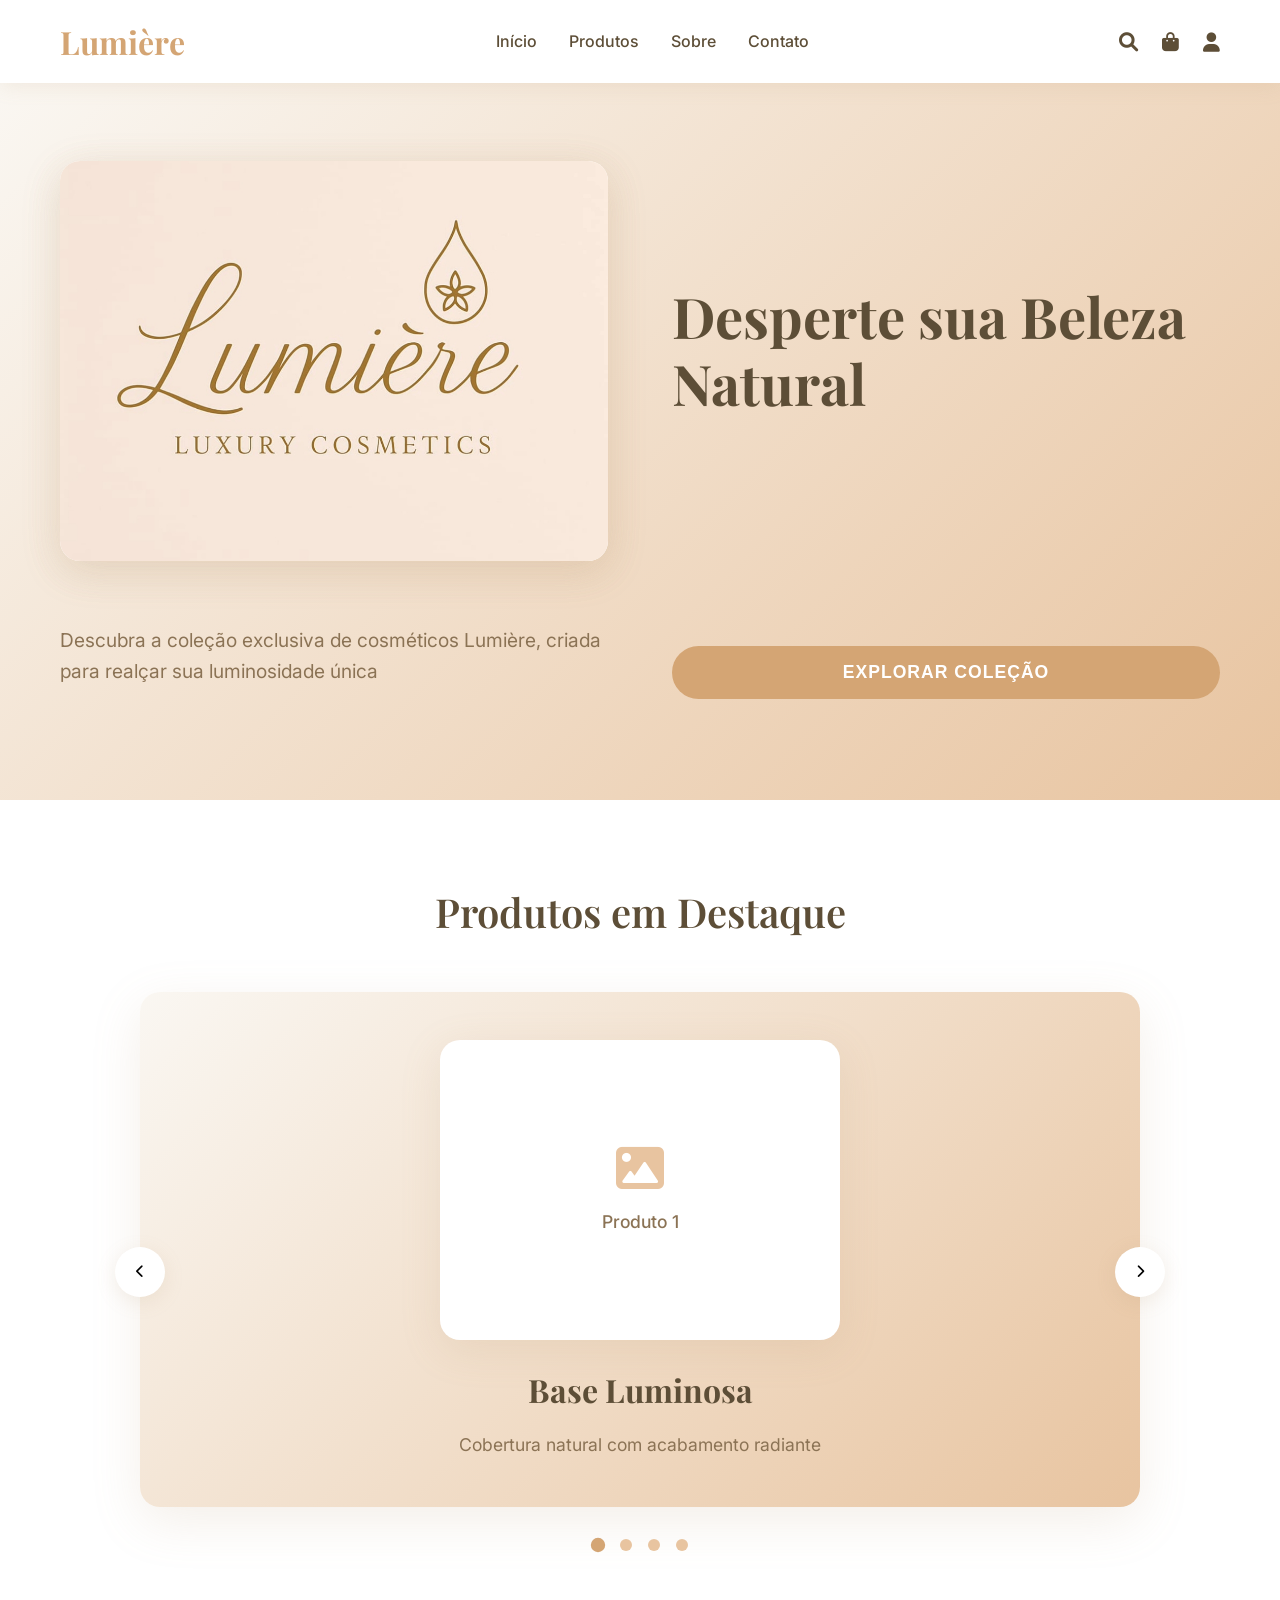
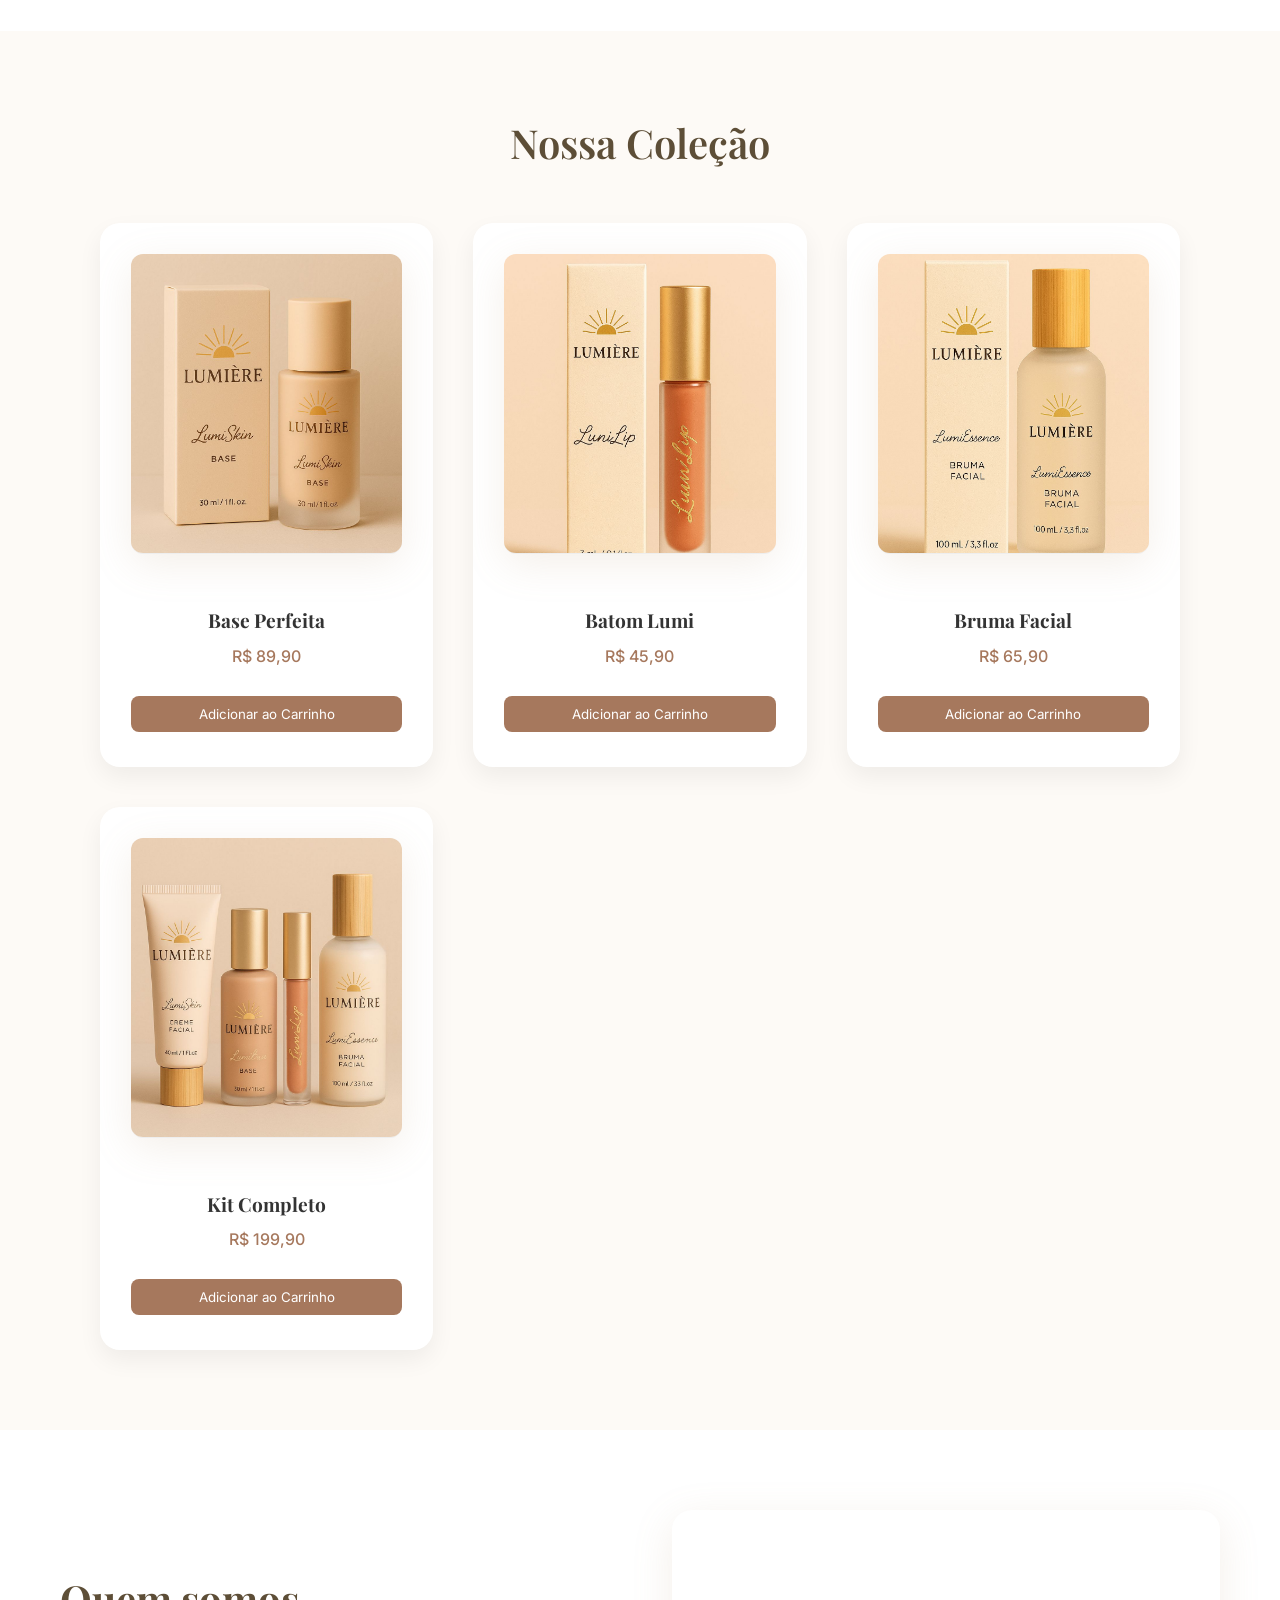
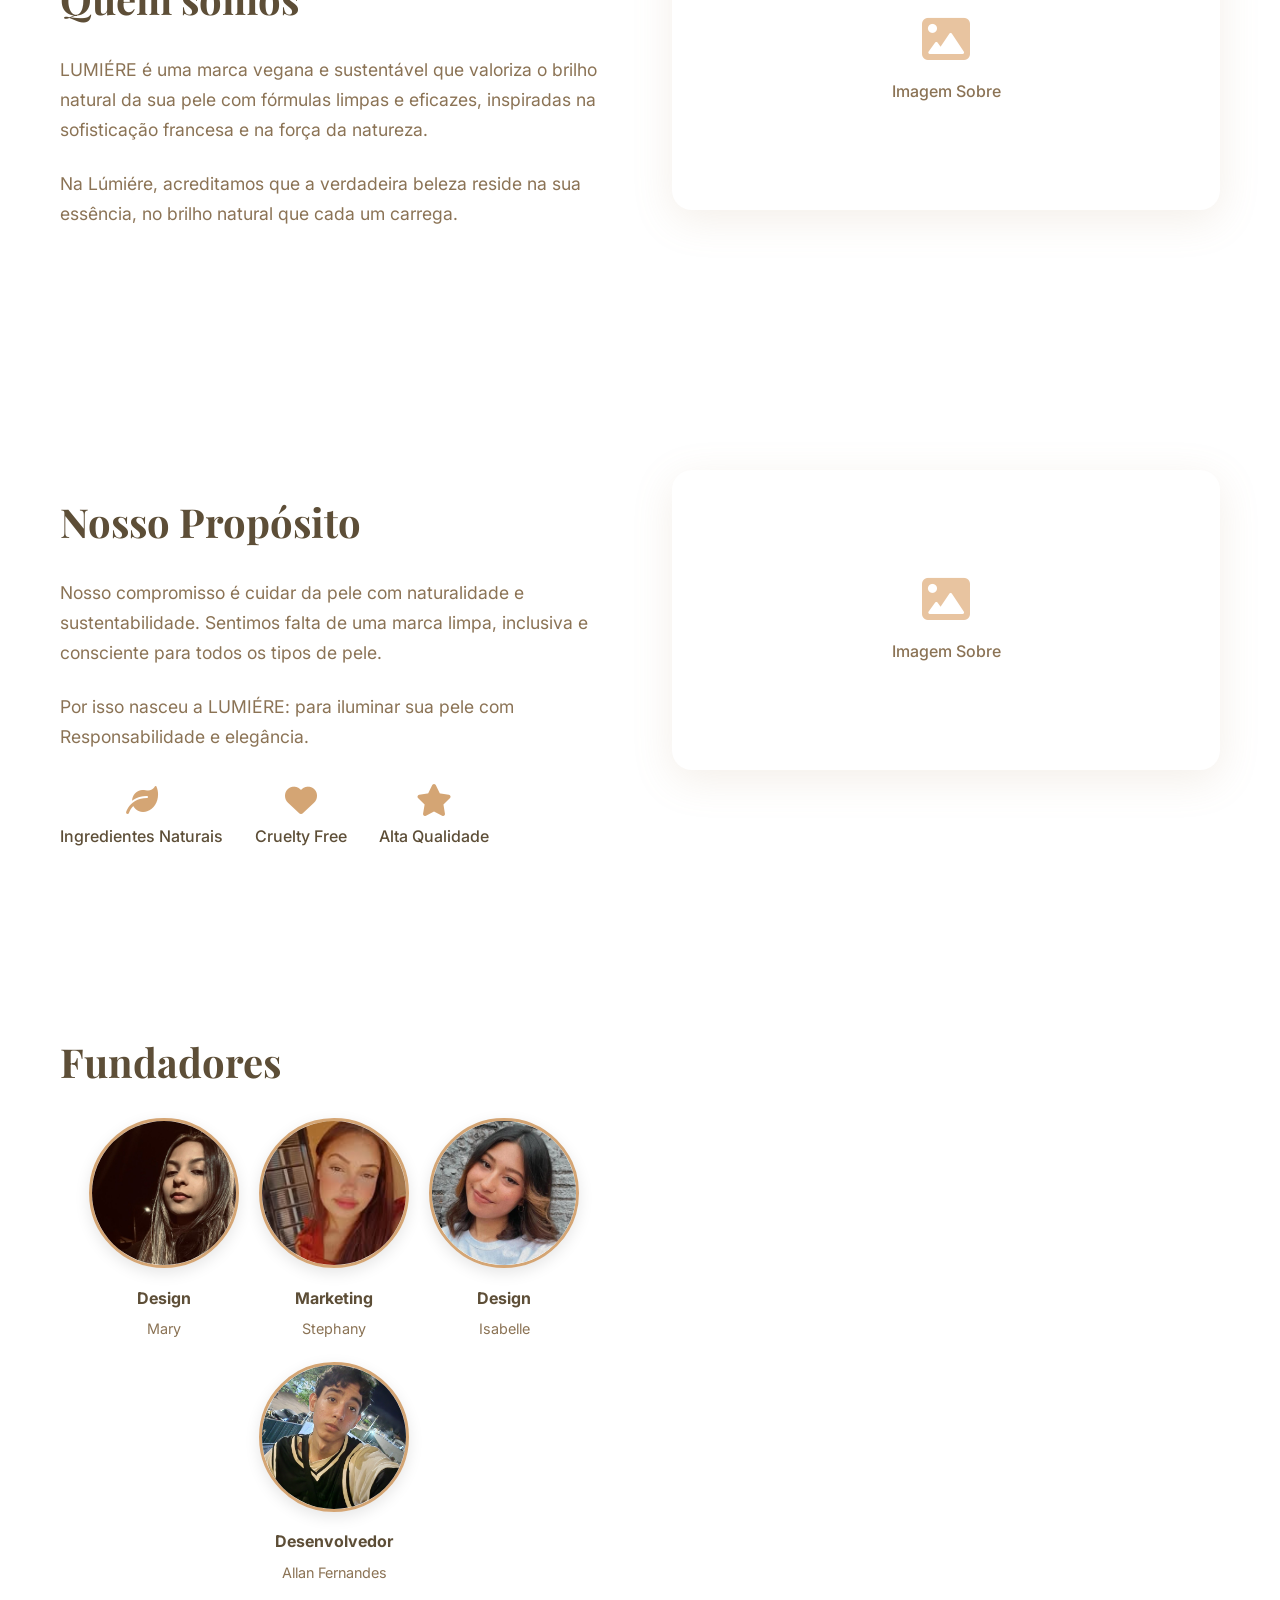
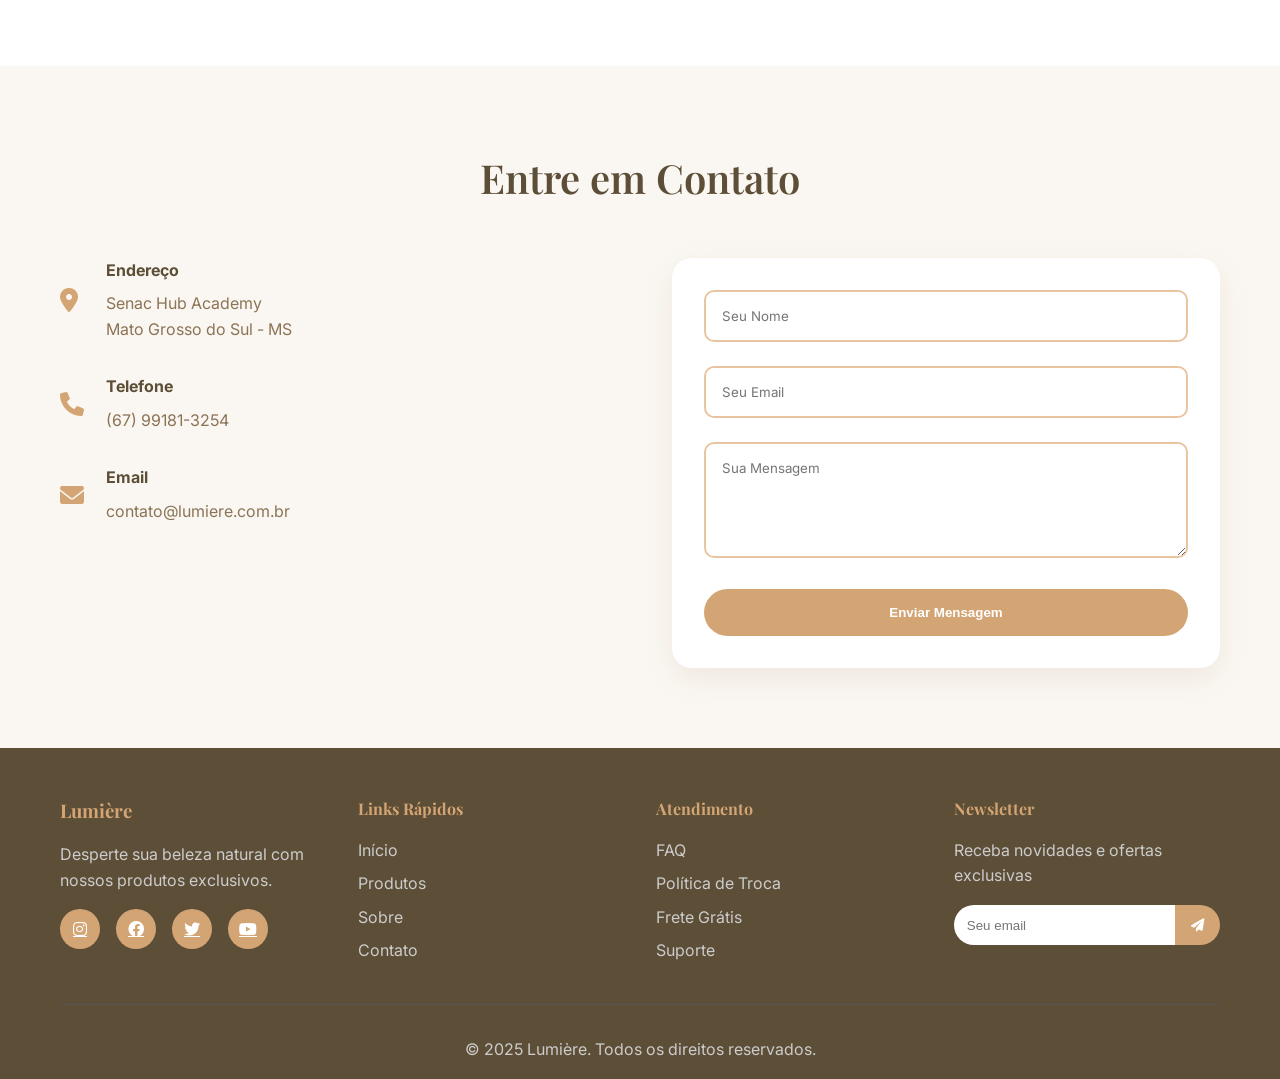
==== index.html @ 84006143 "add produtos.html a navbar" ====
<!DOCTYPE html>
<html lang="pt-BR">
  <head>
    <meta charset="UTF-8" />
    <meta name="viewport" content="width=device-width, initial-scale=1.0" />
    <title>Lumière - Cosméticos de Luxo</title>
    <link rel="stylesheet" href="/assets/css/style.css" />
    <link
      href="https://fonts.googleapis.com/css2?family=Playfair+Display:wght@400;600;700&family=Inter:wght@300;400;500;600&display=swap"
      rel="stylesheet"
    />
    <link
      rel="stylesheet"
      href="https://cdnjs.cloudflare.com/ajax/libs/font-awesome/6.0.0/css/all.min.css"
    />
  </head>
  <body>
    <!-- Header -->
    <header class="header">
      <nav class="navbar">
        <div class="nav-container">
          <div class="nav-logo">
            <h1>Lumière</h1>
          </div>
          <ul class="nav-menu">
            <li class="nav-item">
              <a href="#home" class="nav-link">Início</a>
            </li>
            <li class="nav-item">
              <a href="produtos.html" class="nav-link">Produtos</a>
            </li>
            <li class="nav-item">
              <a href="#sobre" class="nav-link">Sobre</a>
            </li>
            <li class="nav-item">
              <a href="#contato" class="nav-link">Contato</a>
            </li>
          </ul>
          <div class="nav-icons">
            <i class="fas fa-search"></i>
            <i class="fas fa-shopping-bag"></i>
            <i class="fas fa-user"></i>
          </div>
          <div class="hamburger">
            <span class="bar"></span>
            <span class="bar"></span>
            <span class="bar"></span>
          </div>
        </div>
      </nav>
    </header>

    <!-- Hero Section -->
    <section id="home" class="hero">
      <div class="hero-content">
        <div class="hero-image">
          <img
            src="/assets/imagens/LogoLumiere.jpg"
            alt="LogoLumiere"
            class="hero-image-actual"
          />
        </div>
        <h1 class="hero-title">Desperte sua Beleza Natural</h1>
        <p class="hero-subtitle">
          Descubra a coleção exclusiva de cosméticos Lumière, criada para
          realçar sua luminosidade única
        </p>
        <button class="cta-button">Explorar Coleção</button>
      </div>
    </section>

    <!-- Carousel Section -->
    <section class="carousel-section">
      <div class="container">
        <h2 class="section-title">Produtos em Destaque</h2>
        <div class="carousel-container">
          <div class="carousel">
            <div class="carousel-track">
              <div class="carousel-slide active">
                <div class="slide-content">
                  <div class="slide-image">
                    <i class="fas fa-image"></i>
                    <p>Produto 1</p>
                  </div>
                  <h3>Base Luminosa</h3>
                  <p>Cobertura natural com acabamento radiante</p>
                </div>
              </div>
              <div class="carousel-slide">
                <div class="slide-content">
                  <div class="slide-image">
                    <i class="fas fa-image"></i>
                    <p>Produto 2</p>
                  </div>
                  <h3>Blush Rosé</h3>
                  <p>Cor natural que realça o brilho da pele</p>
                </div>
              </div>
              <div class="carousel-slide">
                <div class="slide-content">
                  <div class="slide-image">
                    <i class="fas fa-image"></i>
                    <p>Produto 3</p>
                  </div>
                  <h3>Batom Nude</h3>
                  <p>Hidratação e cor perfeita para o dia a dia</p>
                </div>
              </div>
              <div class="carousel-slide">
                <div class="slide-content">
                  <div class="slide-image">
                    <i class="fas fa-image"></i>
                    <p>Produto 4</p>
                  </div>
                  <h3>Iluminador</h3>
                  <p>Brilho sutil para um glow natural</p>
                </div>
              </div>
            </div>
          </div>
          <button class="carousel-btn prev-btn">
            <i class="fas fa-chevron-left"></i>
          </button>
          <button class="carousel-btn next-btn">
            <i class="fas fa-chevron-right"></i>
          </button>
          <div class="carousel-indicators">
            <span class="indicator active" data-slide="0"></span>
            <span class="indicator" data-slide="1"></span>
            <span class="indicator" data-slide="2"></span>
            <span class="indicator" data-slide="3"></span>
          </div>
        </div>
      </div>
    </section>

    <!-- Products Section -->
    <section id="produtos" class="products">
      <div class="container">
        <h2 class="section-title">Nossa Coleção</h2>
        <div class="products-grid">
          <div class="product-card">
            <div class="product-image">
              <img
                src="/assets/imagens/ProdutosLumiere/Base.jpg"
                alt="FotoBaseMaquiagem"
              />
            </div>
            <div class="product-info">
              <h3>Base Perfeita</h3>
              <p class="product-price">R$ 89,90</p>
              <button class="product-btn">Adicionar ao Carrinho</button>
            </div>
          </div>
          <div class="product-card">
            <div class="product-image">
              <img
                src="/assets/imagens/ProdutosLumiere/Batom.jpg"
                alt="FotoBatomMaquiagem"
              />
            </div>
            <div class="product-info">
              <h3>Batom Lumi</h3>
              <p class="product-price">R$ 45,90</p>
              <button class="product-btn">Adicionar ao Carrinho</button>
            </div>
          </div>
          <div class="product-card">
            <div class="product-image">
              <img
                src="/assets/imagens/ProdutosLumiere/BrumaFacial.jpg"
                alt="FotoBrumaFacial"
              />
            </div>
            <div class="product-info">
              <h3>Bruma Facial</h3>
              <p class="product-price">R$ 65,90</p>
              <button class="product-btn">Adicionar ao Carrinho</button>
            </div>
          </div>
          <div class="product-card">
            <div class="product-image">
              <img
                src="/assets/imagens/ProdutosLumiere/KitCompleto.jpg"
                alt="FotoKitCompleto"
              />
            </div>
            <div class="product-info">
              <h3>Kit Completo</h3>
              <p class="product-price">R$ 199,90</p>
              <button class="product-btn">Adicionar ao Carrinho</button>
            </div>
          </div>
        </div>
      </div>
    </section>

    <!-- About Section -->
    <section id="sobre" class="about">
      <div class="container">
        <div class="about-content">
          <div class="about-text">
            <h2>Quem somos</h2>
            <p>
              LUMIÉRE é uma marca vegana e sustentável que valoriza o brilho
              natural da sua pele com fórmulas limpas e eficazes, inspiradas na
              sofisticação francesa e na força da natureza.
            </p>
            <p>
              Na Lúmiére, acreditamos que a verdadeira beleza reside na sua
              essência, no brilho natural que cada um carrega.
            </p>
          </div>
          <div class="about-image">
            <div class="about-placeholder">
              <i class="fas fa-image"></i>
              <p>Imagem Sobre</p>
            </div>
          </div>
        </div>
      </div>
    </section>
    <section id="sobre" class="about">
      <div class="container">
        <div class="about-content">
          <div class="about-text">
            <h2>Nosso Propósito</h2>
            <p>
              Nosso compromisso é cuidar da pele com naturalidade e
              sustentabilidade. Sentimos falta de uma marca limpa, inclusiva e
              consciente para todos os tipos de pele.
            </p>
            <p>
              Por isso nasceu a LUMIÉRE: para iluminar sua pele com
              Responsabilidade e elegância.
            </p>
            <div class="about-features">
              <div class="feature">
                <i class="fas fa-leaf"></i>
                <span>Ingredientes Naturais</span>
              </div>
              <div class="feature">
                <i class="fas fa-heart"></i>
                <span>Cruelty Free</span>
              </div>
              <div class="feature">
                <i class="fas fa-star"></i>
                <span>Alta Qualidade</span>
              </div>
            </div>
          </div>
          <div class="about-image">
            <div class="about-placeholder">
              <i class="fas fa-image"></i>
              <p>Imagem Sobre</p>
            </div>
          </div>
        </div>
      </div>
    </section>
    <section id="sobre" class="about">
      <div class="container">
        <div class="about-content">
          <div class="about-text">
            <h2>Fundadores</h2>
            <ul>
              <li>
                <img
                  src="/assets/imagens/fundadores/FotoMary.jpeg"
                  alt="FotoFundador"
                />
                <h4>Design</h4>
                <span> Mary </span>
              </li>
              <li>
                <img
                  src="/assets/imagens/fundadores/FotoStephany.jpg"
                  alt="FotoFundador"
                />
                <h4>Marketing</h4>
                <span> Stephany </span>
              </li>
              <li>
                <img
                  src="/assets/imagens/fundadores/FotoIsabelle.png"
                  alt="FotoFundador"
                />
                <h4>Design</h4>
                <span> Isabelle </span>
              </li>
              <li>
                <img
                  src="/assets/imagens/fundadores/FotoAllan.jpg"
                  alt="FotoFundador"
                />
                <h4>Desenvolvedor</h4>
                <span> Allan Fernandes </span>
              </li>
            </ul>
          </div>
        </div>
      </div>
    </section>

    <!-- Contact Section -->
    <section id="contato" class="contact">
      <div class="container">
        <h2 class="section-title">Entre em Contato</h2>
        <div class="contact-content">
          <div class="contact-info">
            <div class="contact-item">
              <i class="fas fa-map-marker-alt"></i>
              <div>
                <h4>Endereço</h4>
                <p>Senac Hub Academy<br />Mato Grosso do Sul - MS</p>
              </div>
            </div>
            <div class="contact-item">
              <i class="fas fa-phone"></i>
              <div>
                <h4>Telefone</h4>
                <p>(67) 99181-3254</p>
              </div>
            </div>
            <div class="contact-item">
              <i class="fas fa-envelope"></i>
              <div>
                <h4>Email</h4>
                <p>contato@lumiere.com.br</p>
              </div>
            </div>
          </div>
          <form class="contact-form">
            <div class="form-group">
              <input type="text" placeholder="Seu Nome" required />
            </div>
            <div class="form-group">
              <input type="email" placeholder="Seu Email" required />
            </div>
            <div class="form-group">
              <textarea placeholder="Sua Mensagem" rows="5" required></textarea>
            </div>
            <button type="submit" class="submit-btn">Enviar Mensagem</button>
          </form>
        </div>
      </div>
    </section>

    <!-- Footer -->
    <footer class="footer">
      <div class="container">
        <div class="footer-content">
          <div class="footer-section">
            <h3>Lumière</h3>
            <p>Desperte sua beleza natural com nossos produtos exclusivos.</p>
            <div class="social-links">
              <a href="#"><i class="fab fa-instagram"></i></a>
              <a href="#"><i class="fab fa-facebook"></i></a>
              <a href="#"><i class="fab fa-twitter"></i></a>
              <a href="#"><i class="fab fa-youtube"></i></a>
            </div>
          </div>
          <div class="footer-section">
            <h4>Links Rápidos</h4>
            <ul>
              <li><a href="#home">Início</a></li>
              <li><a href="#produtos">Produtos</a></li>
              <li><a href="#sobre">Sobre</a></li>
              <li><a href="#contato">Contato</a></li>
            </ul>
          </div>
          <div class="footer-section">
            <h4>Atendimento</h4>
            <ul>
              <li><a href="#">FAQ</a></li>
              <li><a href="#">Política de Troca</a></li>
              <li><a href="#">Frete Grátis</a></li>
              <li><a href="#">Suporte</a></li>
            </ul>
          </div>
          <div class="footer-section">
            <h4>Newsletter</h4>
            <p>Receba novidades e ofertas exclusivas</p>
            <div class="newsletter">
              <input type="email" placeholder="Seu email" />
              <button type="submit">
                <i class="fas fa-paper-plane"></i>
              </button>
            </div>
          </div>
        </div>
        <div class="footer-bottom">
          <p>&copy; 2025 Lumière. Todos os direitos reservados.</p>
        </div>
      </div>
    </footer>

    <script defer src="/assets/js/script.js"></script>
  </body>
</html>
---- assets/css/style.css ----
@import url(produtos.css);

/* Reset e configurações básicas */
* {
  margin: 0;
  padding: 0;
  box-sizing: border-box;
}

:root {
  /* Paleta de cores - tons de pele */
  --primary-color: #d4a574; /* Bege dourado */
  --secondary-color: #e8c4a0; /* Nude claro */
  --accent-color: #b8956a; /* Marrom claro */
  --text-dark: #5d4e37; /* Marrom escuro */
  --text-light: #8b7355; /* Marrom médio */
  --background-light: #faf7f2; /* Creme */
  --background-white: #ffffff;
  --rose-accent: #e6b8a2; /* Rosa nude */
  --shadow: rgba(180, 149, 106, 0.15);

  /* Tipografia */
  --font-primary: "Playfair Display", serif;
  --font-secondary: "Inter", sans-serif;

  /* Transições */
  --transition: all 0.3s ease;
}

body {
  font-family: var(--font-secondary);
  line-height: 1.6;
  color: var(--text-dark);
  background-color: var(--background-light);
}

.container {
  max-width: 1200px;
  margin: 0 auto;
  padding: 0 20px;
}

/* Header */
.header {
  background: var(--background-white);
  box-shadow: 0 2px 20px var(--shadow);
  position: fixed;
  top: 0;
  width: 100%;
  z-index: 1000;
  transition: var(--transition);
}

.navbar {
  padding: 1rem 0;
}

.nav-container {
  max-width: 1200px;
  margin: 0 auto;
  padding: 0 20px;
  display: flex;
  justify-content: space-between;
  align-items: center;
}

.nav-logo h1 {
  font-family: var(--font-primary);
  font-size: 2rem;
  color: var(--primary-color);
  font-weight: 700;
}

.nav-menu {
  display: flex;
  list-style: none;
  gap: 2rem;
}

.nav-link {
  text-decoration: none;
  color: var(--text-dark);
  font-weight: 500;
  transition: var(--transition);
  position: relative;
}

.nav-link:hover {
  color: var(--primary-color);
}

.nav-link::after {
  content: "";
  position: absolute;
  bottom: -5px;
  left: 0;
  width: 0;
  height: 2px;
  background: var(--primary-color);
  transition: var(--transition);
}

.nav-link:hover::after {
  width: 100%;
}

.nav-icons {
  display: flex;
  gap: 1.5rem;
}

.nav-icons i {
  font-size: 1.2rem;
  color: var(--text-dark);
  cursor: pointer;
  transition: var(--transition);
}

.nav-icons i:hover {
  color: var(--primary-color);
  transform: scale(1.1);
}

.hamburger {
  display: none;
  flex-direction: column;
  cursor: pointer;
}

.bar {
  width: 25px;
  height: 3px;
  background: var(--text-dark);
  margin: 3px 0;
  transition: var(--transition);
}

/* Hero Section */
.hero {
  margin-top: 80px;
  padding: 4rem 0;
  background: linear-gradient(
    135deg,
    var(--background-light) 0%,
    var(--secondary-color) 100%
  );
  display: flex;
  align-items: center;
  min-height: 80vh;
}

.hero-content {
  max-width: 1200px;
  margin: 0 auto;
  padding: 0 20px;
  display: grid;
  grid-template-columns: 1fr 1fr;
  gap: 4rem;
  align-items: center;
}

.hero-title {
  font-family: var(--font-primary);
  font-size: 3.5rem;
  font-weight: 700;
  color: var(--text-dark);
  margin-bottom: 1.5rem;
  line-height: 1.2;
}

.hero-subtitle {
  font-size: 1.2rem;
  color: var(--text-light);
  margin-bottom: 2rem;
  line-height: 1.6;
}

.cta-button {
  background: var(--primary-color);
  color: var(--background-white);
  padding: 1rem 2rem;
  border: none;
  border-radius: 50px;
  font-size: 1.1rem;
  font-weight: 600;
  cursor: pointer;
  transition: var(--transition);
  text-transform: uppercase;
  letter-spacing: 1px;
}

.cta-button:hover {
  background: var(--accent-color);
  transform: translateY(-2px);
  box-shadow: 0 10px 30px var(--shadow);
}

.hero-image,
.hero-placeholder,
.about-placeholder,
.slide-image,
.product-image {
  background: var(--background-white);
  border-radius: 20px;
  display: flex;
  flex-direction: column;
  align-items: center;
  justify-content: center;
  min-height: 300px;
  box-shadow: 0 10px 40px var(--shadow);
  transition: var(--transition);
}

.hero-placeholder i,
.about-placeholder i,
.slide-image i,
.product-image i {
  font-size: 3rem;
  color: var(--secondary-color);
  margin-bottom: 1rem;
}

.hero-placeholder p,
.about-placeholder p,
.slide-image p,
.product-image p {
  color: var(--text-light);
  font-weight: 500;
}

/* Estilos para imagens reais */
.hero-image-actual {
  width: 100%;
  height: 100%;
  object-fit: cover;
  border-radius: 20px;
  box-shadow: 0 10px 40px var(--shadow);
}

.slide-image-actual {
  width: 100%;
  height: 300px;
  object-fit: cover;
  border-radius: 15px;
  margin-bottom: 1.5rem;
}

.product-image-actual {
  width: 100%;
  height: 250px;
  object-fit: cover;
  border-radius: 15px;
}

.about-image-actual {
  width: 100%;
  height: 400px;
  object-fit: cover;
  border-radius: 20px;
  box-shadow: 0 10px 40px var(--shadow);
}

/* Ajustes para containers das imagens */
.hero-image {
  height: 400px;
}

.slide-content {
  text-align: center;
  max-width: 400px;
  margin: 0 auto;
}

.product-card .product-image {
  height: auto;
  margin: 1rem;
  border-radius: 15px;
}

.about-image {
  height: 400px;
}

/* Carousel Section */
.carousel-section {
  padding: 5rem 0;
  background: var(--background-white);
}

.section-title {
  font-family: var(--font-primary);
  font-size: 2.5rem;
  text-align: center;
  color: var(--text-dark);
  margin-bottom: 3rem;
  font-weight: 600;
}

.carousel-container {
  position: relative;
  max-width: 1000px;
  margin: 0 auto;
}

.carousel {
  overflow: hidden;
  border-radius: 20px;
  box-shadow: 0 15px 50px var(--shadow);
}

.carousel-track {
  display: flex;
  transition: transform 0.5s ease;
}

.carousel-slide {
  min-width: 100%;
  padding: 3rem;
  background: linear-gradient(
    135deg,
    var(--background-light) 0%,
    var(--secondary-color) 100%
  );
}

.slide-content {
  text-align: center;
  max-width: 400px;
  margin: 0 auto;
}

.slide-content h3 {
  font-family: var(--font-primary);
  font-size: 2rem;
  color: var(--text-dark);
  margin: 1.5rem 0 1rem;
}

.slide-content p {
  color: var(--text-light);
  font-size: 1.1rem;
}

.carousel-btn {
  position: absolute;
  top: 50%;
  transform: translateY(-50%);
  background: var(--background-white);
  border: none;
  width: 50px;
  height: 50px;
  border-radius: 50%;
  cursor: pointer;
  box-shadow: 0 5px 20px var(--shadow);
  transition: var(--transition);
  z-index: 10;
}

.carousel-btn:hover {
  background: var(--primary-color);
  color: var(--background-white);
  transform: translateY(-50%) scale(1.1);
}

.prev-btn {
  left: -25px;
}

.next-btn {
  right: -25px;
}

.carousel-indicators {
  display: flex;
  justify-content: center;
  gap: 1rem;
  margin-top: 2rem;
}

.indicator {
  width: 12px;
  height: 12px;
  border-radius: 50%;
  background: var(--secondary-color);
  cursor: pointer;
  transition: var(--transition);
}

.indicator.active {
  background: var(--primary-color);
  transform: scale(1.2);
}

.product-btn:hover {
  background: var(--accent-color);
  transform: translateY(-2px);
}

/* === SEÇÃO: NOSSA COLEÇÃO === */

.products {
  padding: 80px 0;
  background-color: #fdfaf6;
}

.products-grid {
  display: grid;
  grid-template-columns: repeat(auto-fit, minmax(260px, 1fr));
  gap: 40px;
  margin-top: 40px;
  padding: 0 40px;
}

/* Cartão de produto */
.product-card {
  background-color: #ffffff;
  border-radius: 20px;
  overflow: hidden;
  box-shadow: 0 10px 25px rgba(0, 0, 0, 0.06);
  transition: transform 0.3s ease, box-shadow 0.3s ease;
  text-align: center;
}

.product-card:hover {
  transform: translateY(-6px);
  box-shadow: 0 15px 35px rgba(0, 0, 0, 0.08);
}

/* Imagem do produto */
.product-image img {
  width: 100%;
  height: 300px;
  object-fit: cover;
  border-bottom: 1px solid #eee;
  transition: transform 0.3s ease;
}

.product-card:hover .product-image img {
  transform: scale(1.05);
}

/* Informações do produto */
.product-info {
  padding: 20px 16px;
}

.product-info h3 {
  font-family: "Playfair Display", serif;
  font-size: 1.2rem;
  margin-bottom: 8px;
  color: #333;
}

.product-price {
  font-family: "Inter", sans-serif;
  color: #a6785d;
  font-size: 1rem;
  font-weight: 500;
  margin-bottom: 16px;
}

/* Botão Comprar */
.product-btn {
  background-color: #a6785d;
  color: #fff;
  padding: 10px 20px;
  border-radius: 8px;
  border: none;
  font-family: "Inter", sans-serif;
  cursor: pointer;
  transition: background-color 0.3s ease;
}

.product-btn:hover {
  background-color: #875c47;
}

/* About Section */
.about {
  padding: 5rem 0;
  background: var(--background-white);
}

.about-content {
  display: grid;
  grid-template-columns: 1fr 1fr;
  gap: 4rem;
  align-items: center;
}

.about-text h2 {
  font-family: var(--font-primary);
  font-size: 2.5rem;
  color: var(--text-dark);
  margin-bottom: 1.5rem;
}

.about-text p {
  color: var(--text-light);
  margin-bottom: 1.5rem;
  font-size: 1.1rem;
  line-height: 1.7;
}

.about-features {
  display: flex;
  gap: 2rem;
  margin-top: 2rem;
}

.feature {
  display: flex;
  flex-direction: column;
  align-items: center;
  text-align: center;
}

.feature i {
  font-size: 2rem;
  color: var(--primary-color);
  margin-bottom: 0.5rem;
}

.feature span {
  font-weight: 500;
  color: var(--text-dark);
}

.about-image {
  height: 400px;
}

/* Contact Section */
.contact {
  padding: 5rem 0;
  background: var(--background-light);
}

.contact-content {
  display: grid;
  grid-template-columns: 1fr 1fr;
  gap: 4rem;
  margin-top: 3rem;
}

.contact-item {
  display: flex;
  align-items: center;
  gap: 1rem;
  margin-bottom: 2rem;
}

.contact-item i {
  font-size: 1.5rem;
  color: var(--primary-color);
  width: 30px;
}

.contact-item h4 {
  color: var(--text-dark);
  margin-bottom: 0.5rem;
}

.contact-item p {
  color: var(--text-light);
}

.contact-form {
  background: var(--background-white);
  padding: 2rem;
  border-radius: 20px;
  box-shadow: 0 10px 30px var(--shadow);
}

.form-group {
  margin-bottom: 1.5rem;
}

.form-group input,
.form-group textarea {
  width: 100%;
  padding: 1rem;
  border: 2px solid var(--secondary-color);
  border-radius: 10px;
  font-family: var(--font-secondary);
  transition: var(--transition);
}

.form-group input:focus,
.form-group textarea:focus {
  outline: none;
  border-color: var(--primary-color);
}

.submit-btn {
  background: var(--primary-color);
  color: var(--background-white);
  border: none;
  padding: 1rem 2rem;
  border-radius: 25px;
  cursor: pointer;
  transition: var(--transition);
  font-weight: 600;
  width: 100%;
}

.submit-btn:hover {
  background: var(--accent-color);
  transform: translateY(-2px);
}

/* Footer */
.footer {
  background: var(--text-dark);
  color: var(--background-white);
  padding: 3rem 0 1rem;
}

.footer-content {
  display: grid;
  grid-template-columns: repeat(auto-fit, minmax(250px, 1fr));
  gap: 2rem;
  margin-bottom: 2rem;
}

.footer-section h3,
.footer-section h4 {
  font-family: var(--font-primary);
  margin-bottom: 1rem;
  color: var(--primary-color);
}

.footer-section p {
  color: #ccc;
  margin-bottom: 1rem;
}

.footer-section ul {
  list-style: none;
}

.footer-section ul li {
  margin-bottom: 0.5rem;
}

.footer-section ul li a {
  color: #ccc;
  text-decoration: none;
  transition: var(--transition);
}

.footer-section ul li a:hover {
  color: var(--primary-color);
}

.social-links {
  display: flex;
  gap: 1rem;
  margin-top: 1rem;
}

.social-links a {
  display: flex;
  align-items: center;
  justify-content: center;
  width: 40px;
  height: 40px;
  background: var(--primary-color);
  border-radius: 50%;
  color: var(--background-white);
  transition: var(--transition);
}

.social-links a:hover {
  background: var(--accent-color);
  transform: translateY(-2px);
}

.newsletter {
  display: flex;
  margin-top: 1rem;
}

.newsletter input {
  flex: 1;
  padding: 0.8rem;
  border: none;
  border-radius: 25px 0 0 25px;
  outline: none;
}

.newsletter button {
  background: var(--primary-color);
  border: none;
  padding: 0.8rem 1rem;
  border-radius: 0 25px 25px 0;
  color: var(--background-white);
  cursor: pointer;
  transition: var(--transition);
}

.newsletter button:hover {
  background: var(--accent-color);
}

.footer-bottom {
  text-align: center;
  padding-top: 2rem;
  border-top: 1px solid #555;
  color: #ccc;
}

/* Responsive Design */
@media (max-width: 768px) {
  .hamburger {
    display: flex;
  }

  .nav-menu {
    position: fixed;
    left: -100%;
    top: 70px;
    flex-direction: column;
    background-color: var(--background-white);
    width: 100%;
    text-align: center;
    transition: 0.3s;
    box-shadow: 0 10px 27px var(--shadow);
    padding: 2rem 0;
  }

  .nav-menu.active {
    left: 0;
  }

  .nav-menu li {
    margin: 1rem 0;
  }

  .hero-content {
    grid-template-columns: 1fr;
    text-align: center;
    gap: 2rem;
  }

  .hero-title {
    font-size: 2.5rem;
  }

  .about-content {
    grid-template-columns: 1fr;
    gap: 2rem;
  }

  .about-features {
    justify-content: center;
  }

  .contact-content {
    grid-template-columns: 1fr;
    gap: 2rem;
  }

  .carousel-btn {
    display: none;
  }

  .products-grid {
    grid-template-columns: repeat(auto-fit, minmax(250px, 1fr));
  }
}

@media (max-width: 480px) {
  .hero-title {
    font-size: 2rem;
  }

  .section-title {
    font-size: 2rem;
  }

  .about-features {
    flex-direction: column;
    gap: 1rem;
  }

  .carousel-slide {
    padding: 2rem 1rem;
  }

  .slide-content h3 {
    font-size: 1.5rem;
  }
}

/* Animações */
@keyframes fadeInUp {
  from {
    opacity: 0;
    transform: translateY(30px);
  }
  to {
    opacity: 1;
    transform: translateY(0);
  }
}

.hero-content > *,
.product-card,
.about-text > *,
.contact-item {
  animation: fadeInUp 0.6s ease forwards;
}

/* Smooth scrolling */
html {
  scroll-behavior: smooth;
}

/* Estilos para imagens reais */
.hero-image-actual {
  width: 100%;
  height: 100%;
  object-fit: cover;
  border-radius: 20px;
  box-shadow: 0 10px 40px var(--shadow);
}

.slide-image-actual {
  width: 100%;
  height: 300px;
  object-fit: cover;
  border-radius: 15px;
  margin-bottom: 1.5rem;
}

.product-image-actual {
  width: 100%;
  height: 250px;
  object-fit: cover;
  border-radius: 15px;
}

.about-image-actual {
  width: 100%;
  height: 400px;
  object-fit: cover;
  border-radius: 20px;
  box-shadow: 0 10px 40px var(--shadow);
}

/* Ajustes para containers das imagens */
.hero-image {
  height: 400px;
}

.slide-content {
  text-align: center;
  max-width: 400px;
  margin: 0 auto;
}

.product-card .product-image {
  height: auto;
  margin: 1rem;
  border-radius: 15px;
}

.about-image {
  height: 400px;
}

/* Estilos para as imagens dos fundadores */
.about-text ul {
  list-style: none;
  padding: 0;
  display: flex;
  flex-wrap: wrap;
  gap: 20px;
  justify-content: center;
}

.about-text ul li {
  text-align: center;
}

.about-text ul li img {
  width: 150px;
  height: 150px;
  border-radius: 50%;
  object-fit: cover;
  margin-bottom: 10px;
  border: 3px solid var(--primary-color);
  box-shadow: 0 5px 15px rgba(0, 0, 0, 0.1);
}

.about-text ul li h4 {
  margin-bottom: 5px;
  color: var(--text-dark);
}

.about-text ul li span {
  color: var(--text-light);
  font-size: 0.9rem;
}
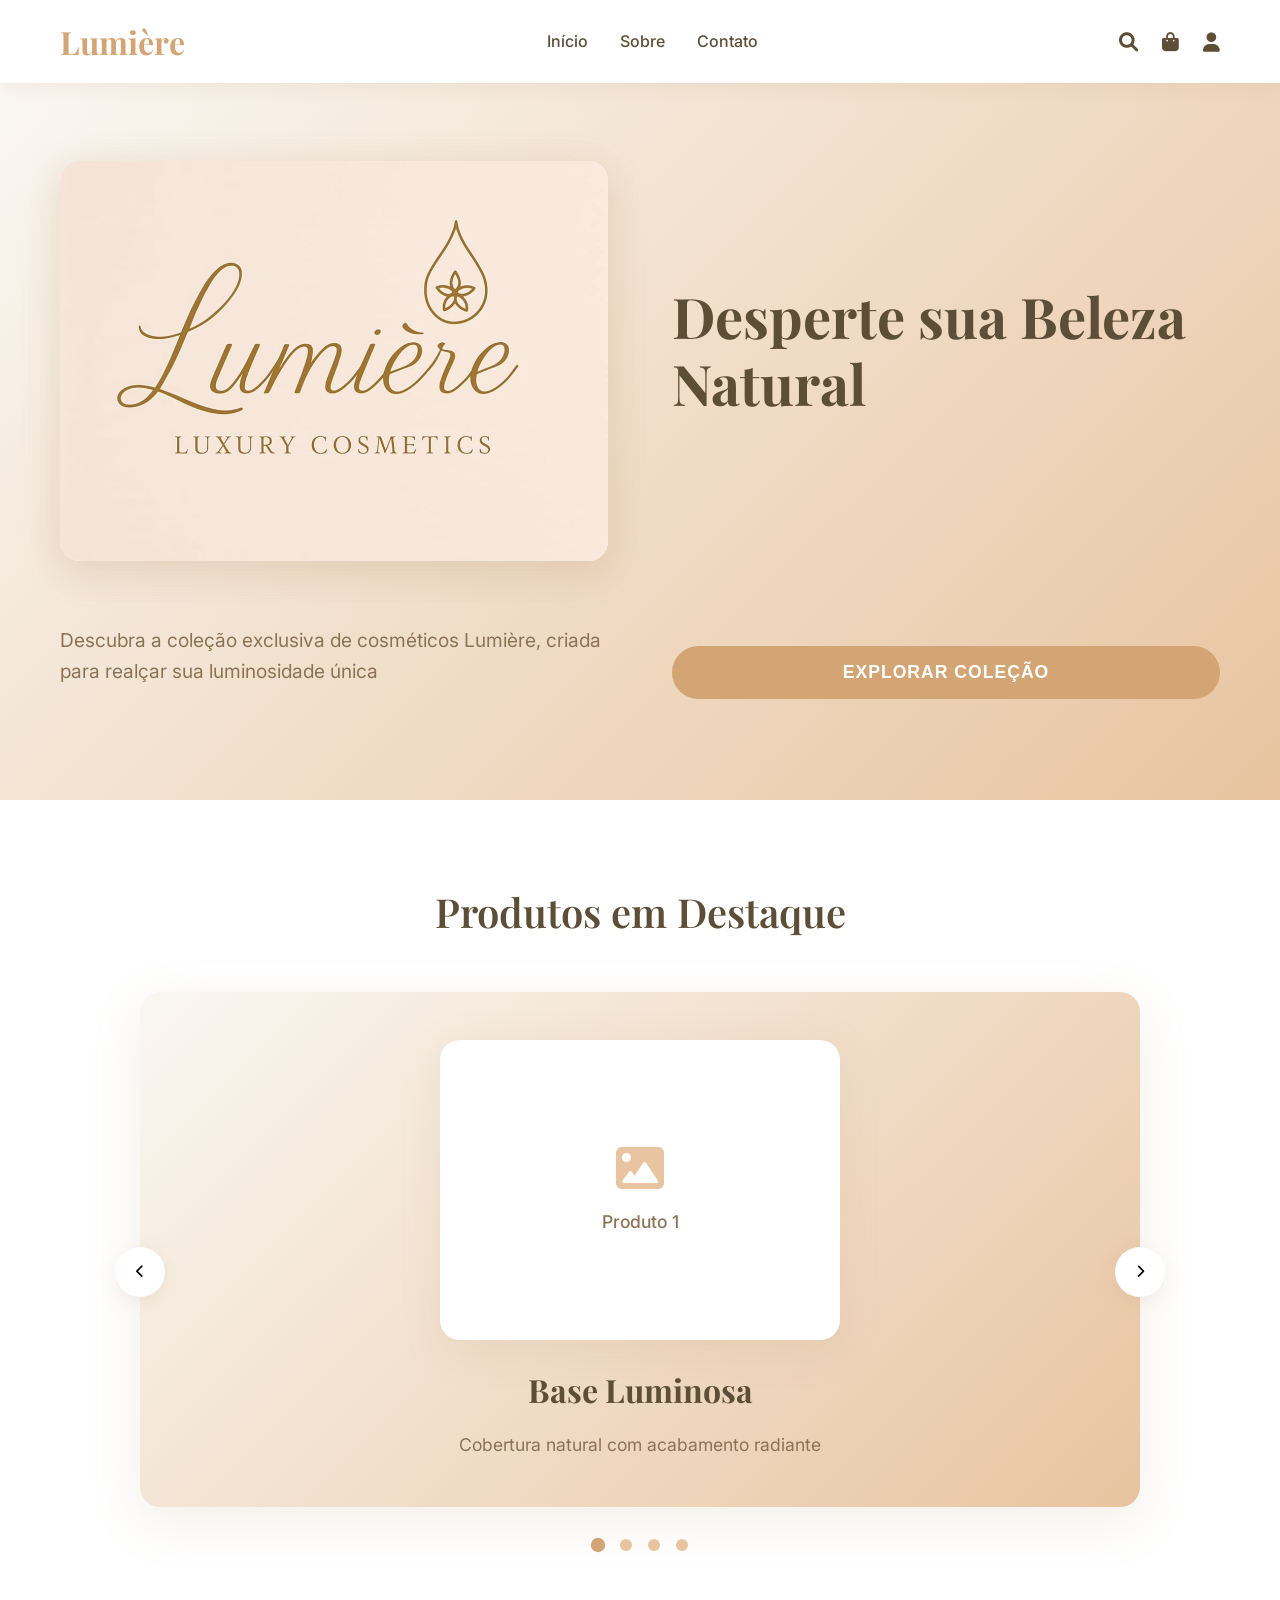
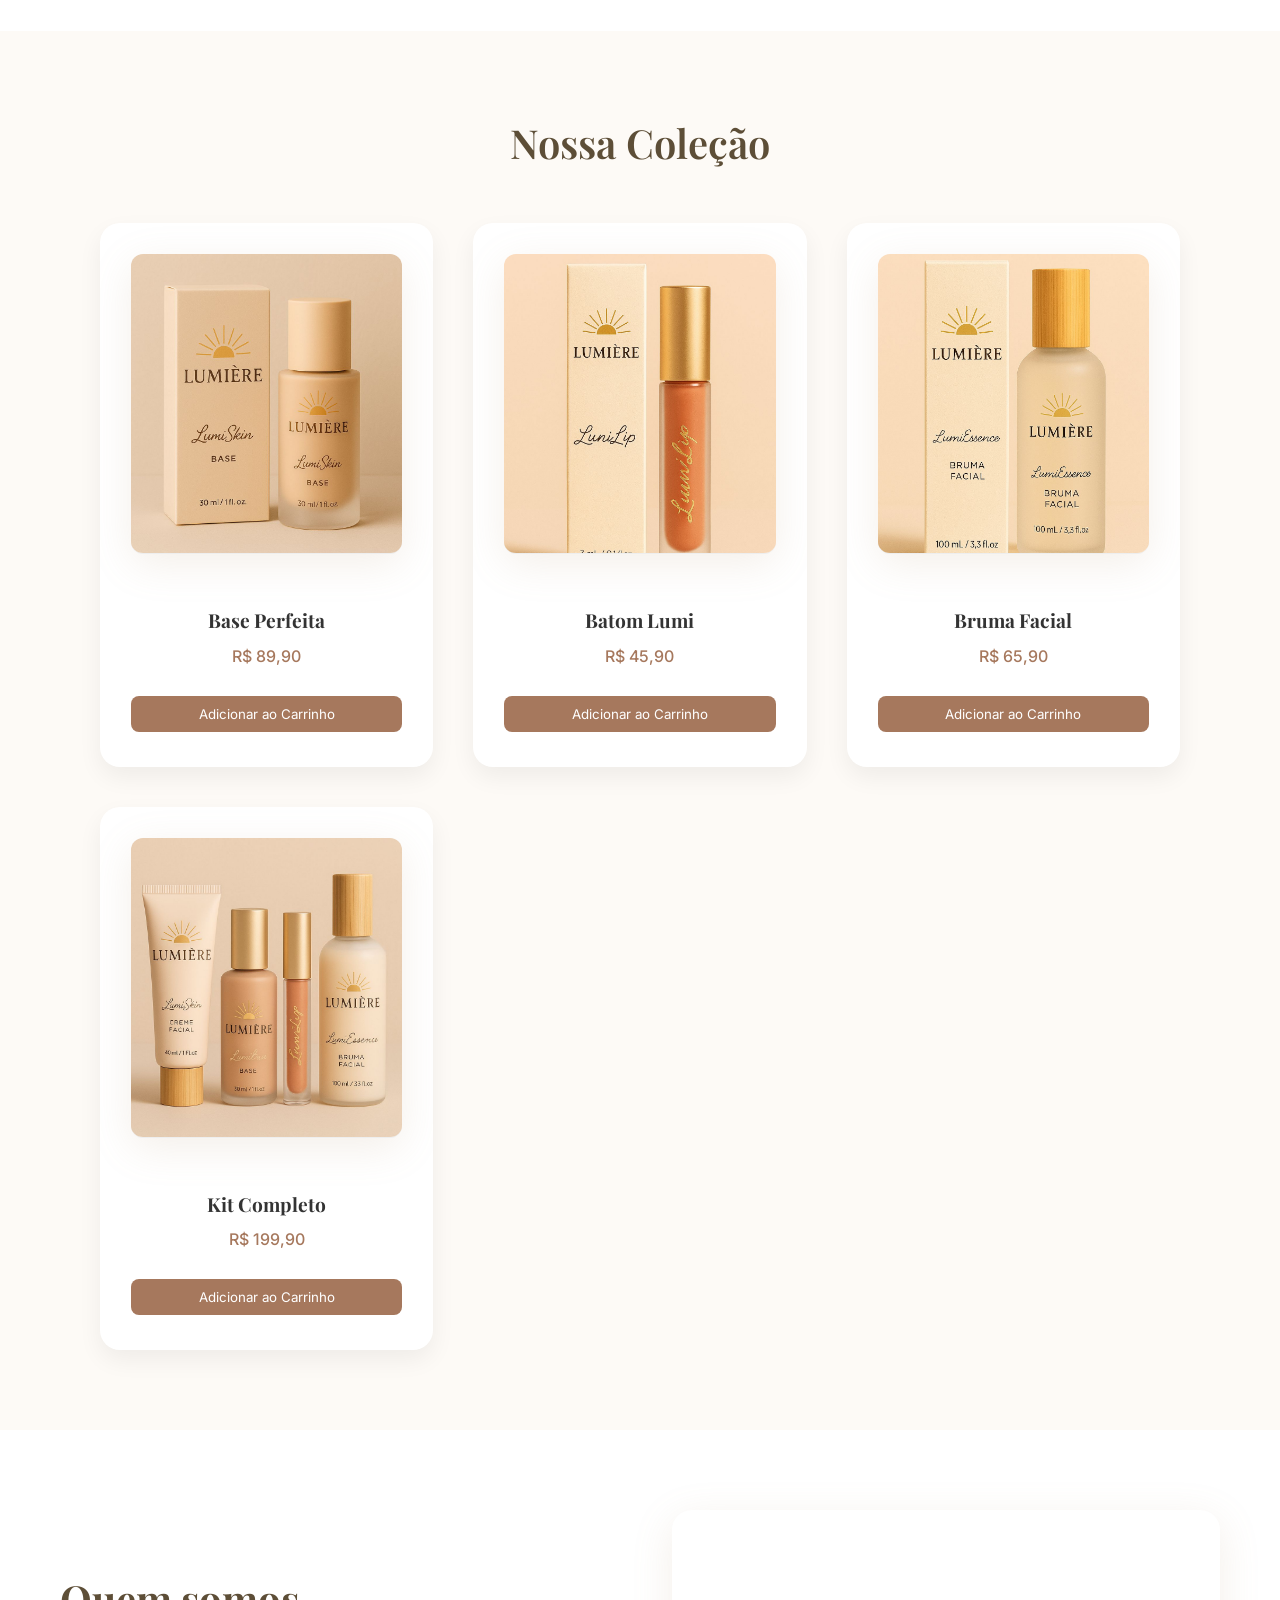
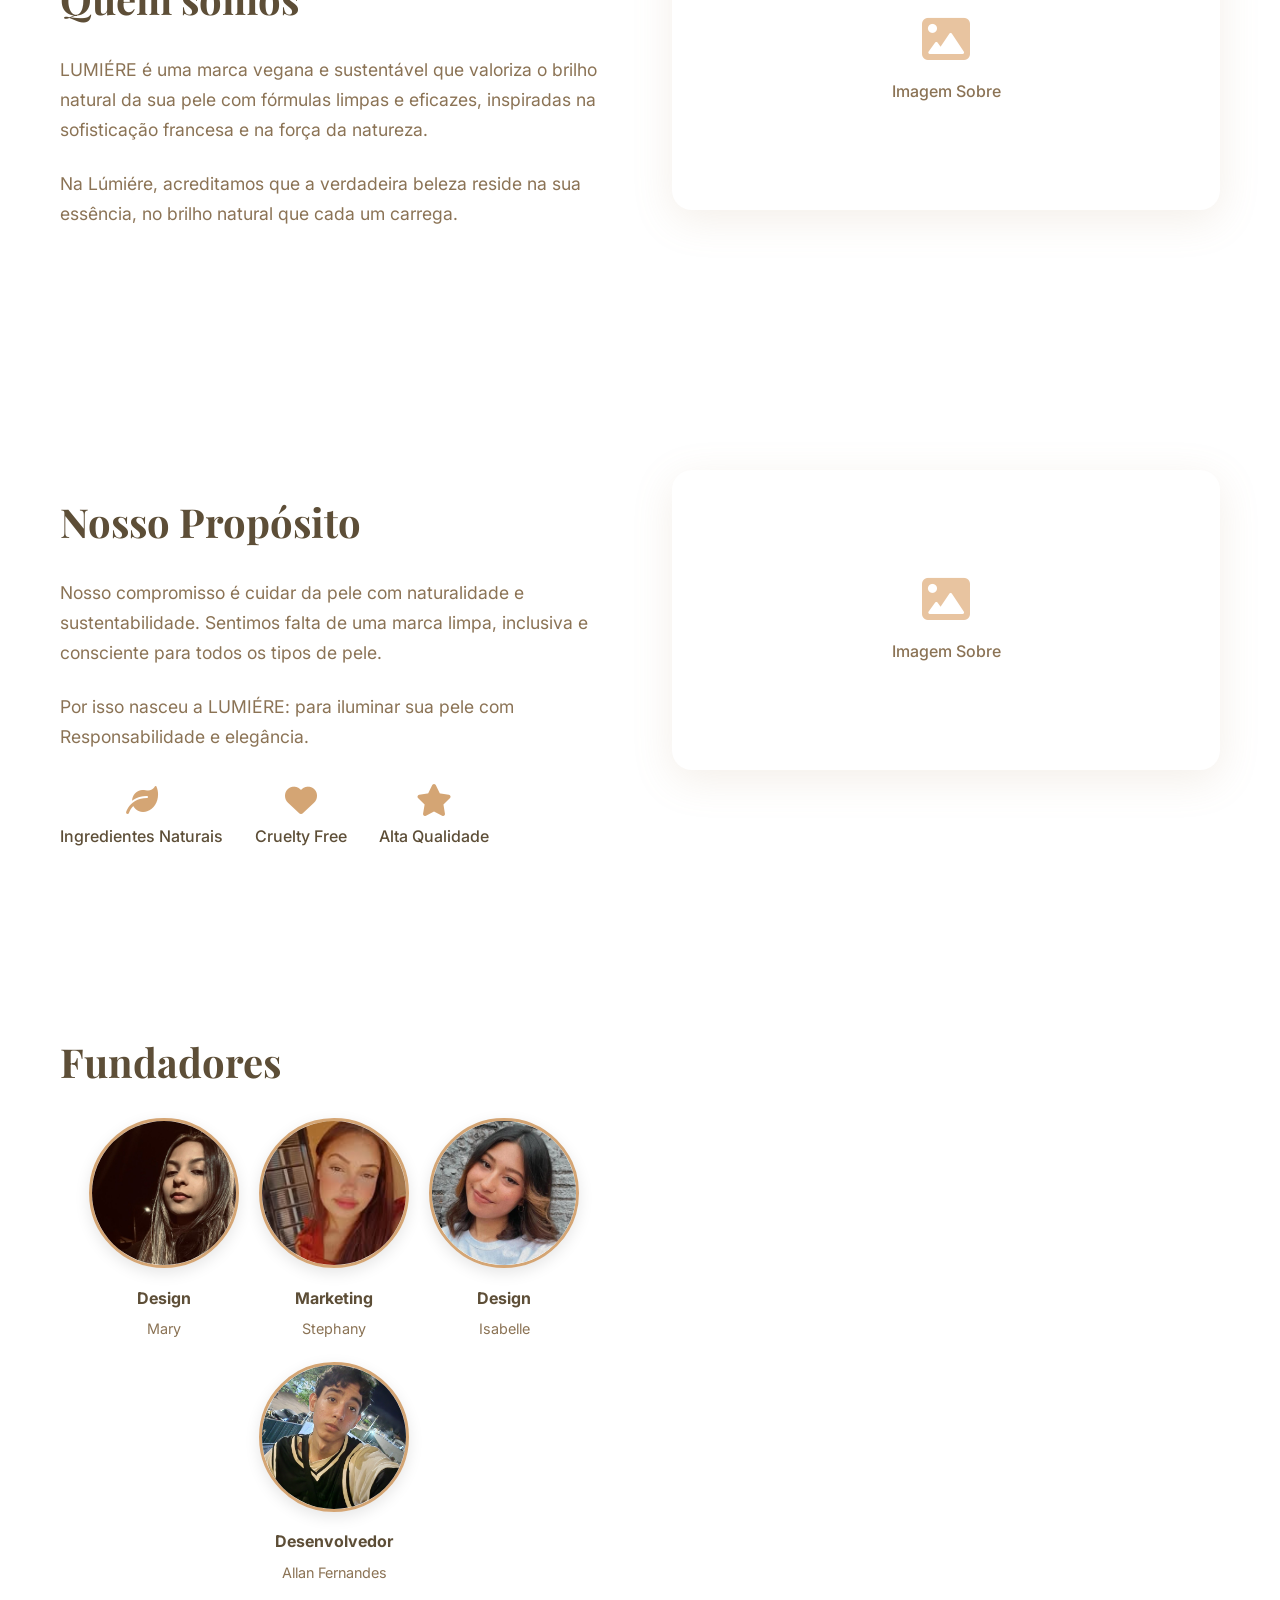
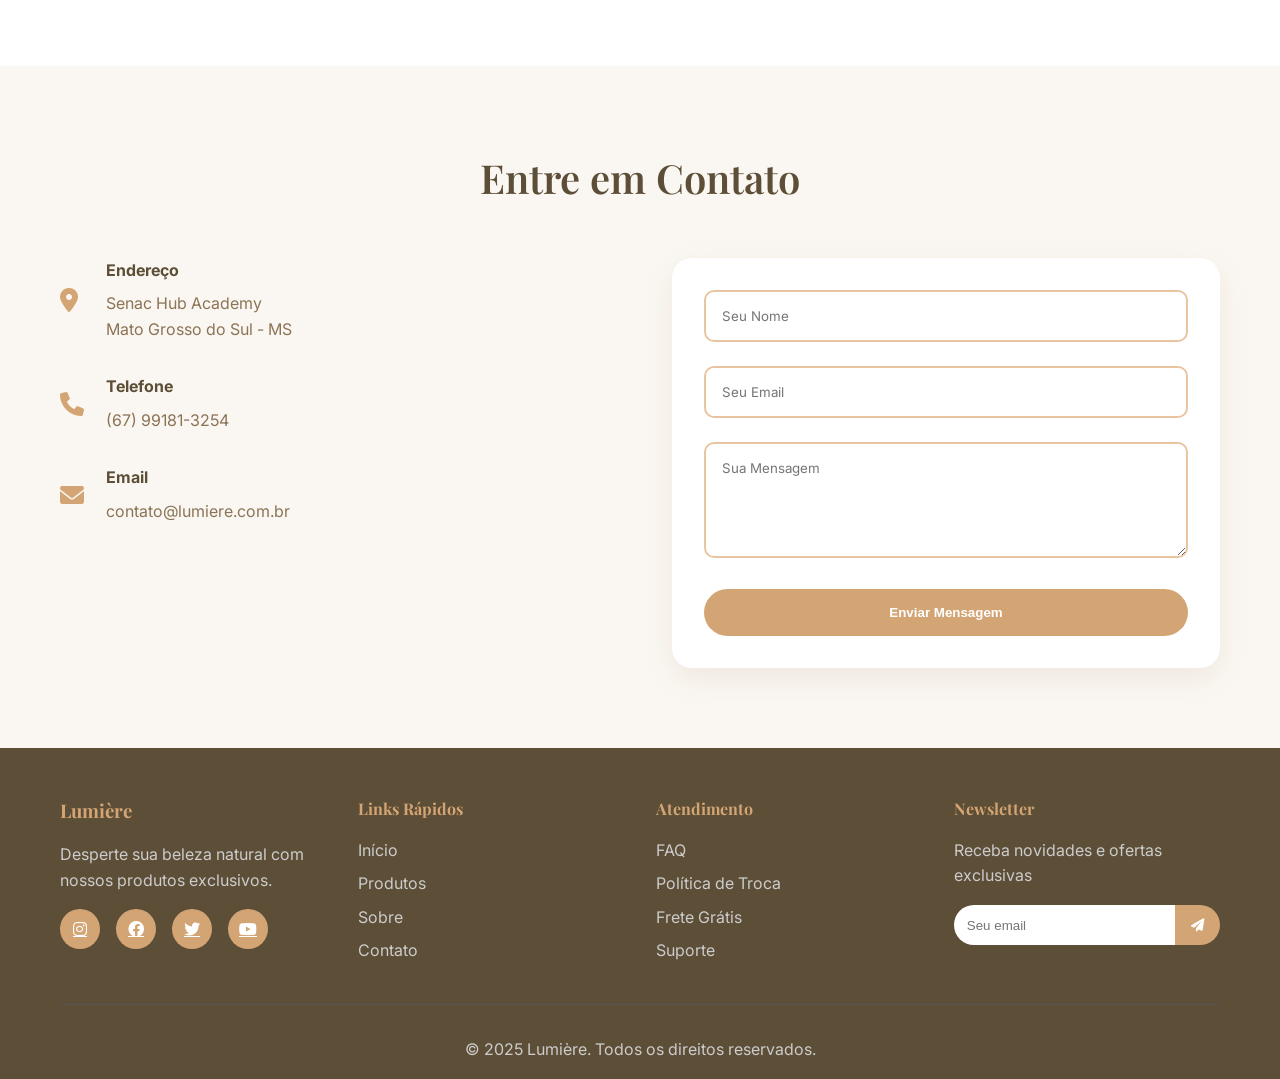
==== commit c7d92fd8: "arrumando links" ====
--- a/index.html
+++ b/index.html
@@ -25,9 +25,6 @@
           <ul class="nav-menu">
             <li class="nav-item">
               <a href="#home" class="nav-link">Início</a>
-            </li>
-            <li class="nav-item">
-              <a href="produtos.html" class="nav-link">Produtos</a>
             </li>
             <li class="nav-item">
               <a href="#sobre" class="nav-link">Sobre</a>
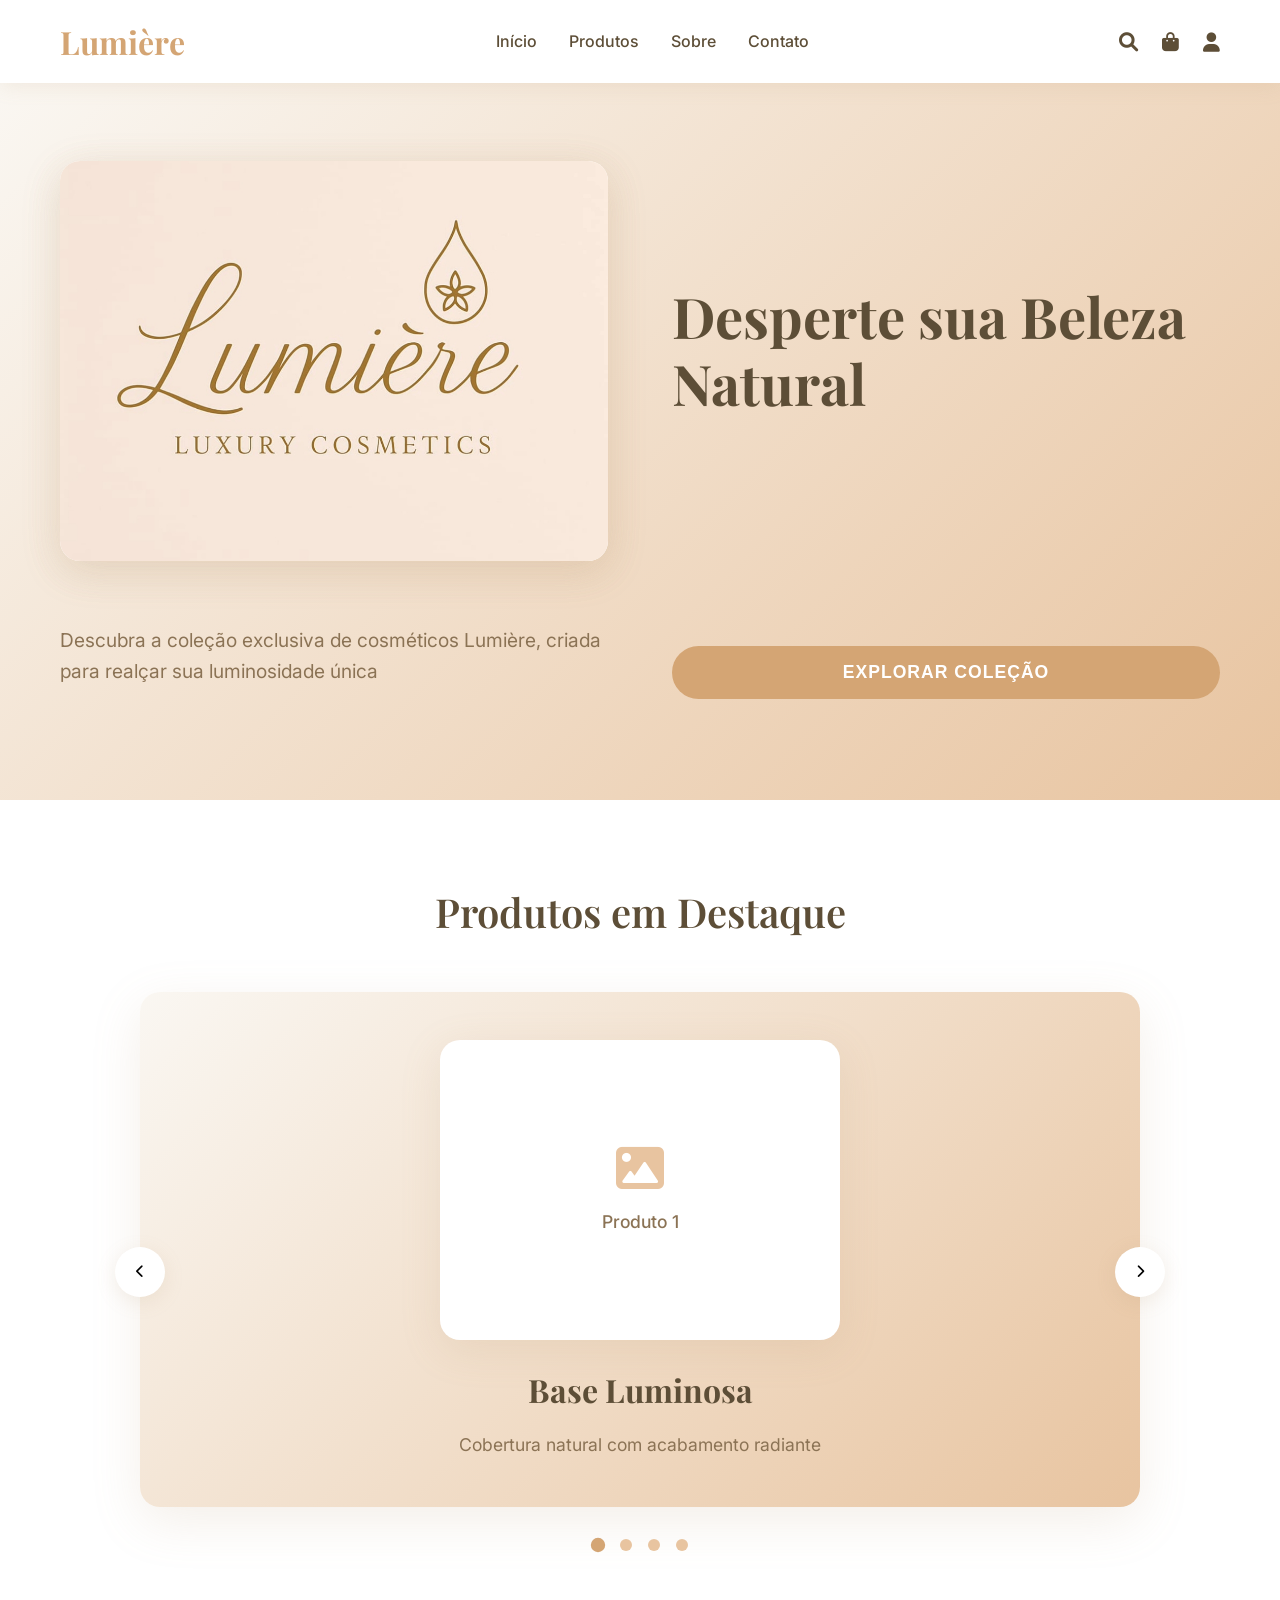
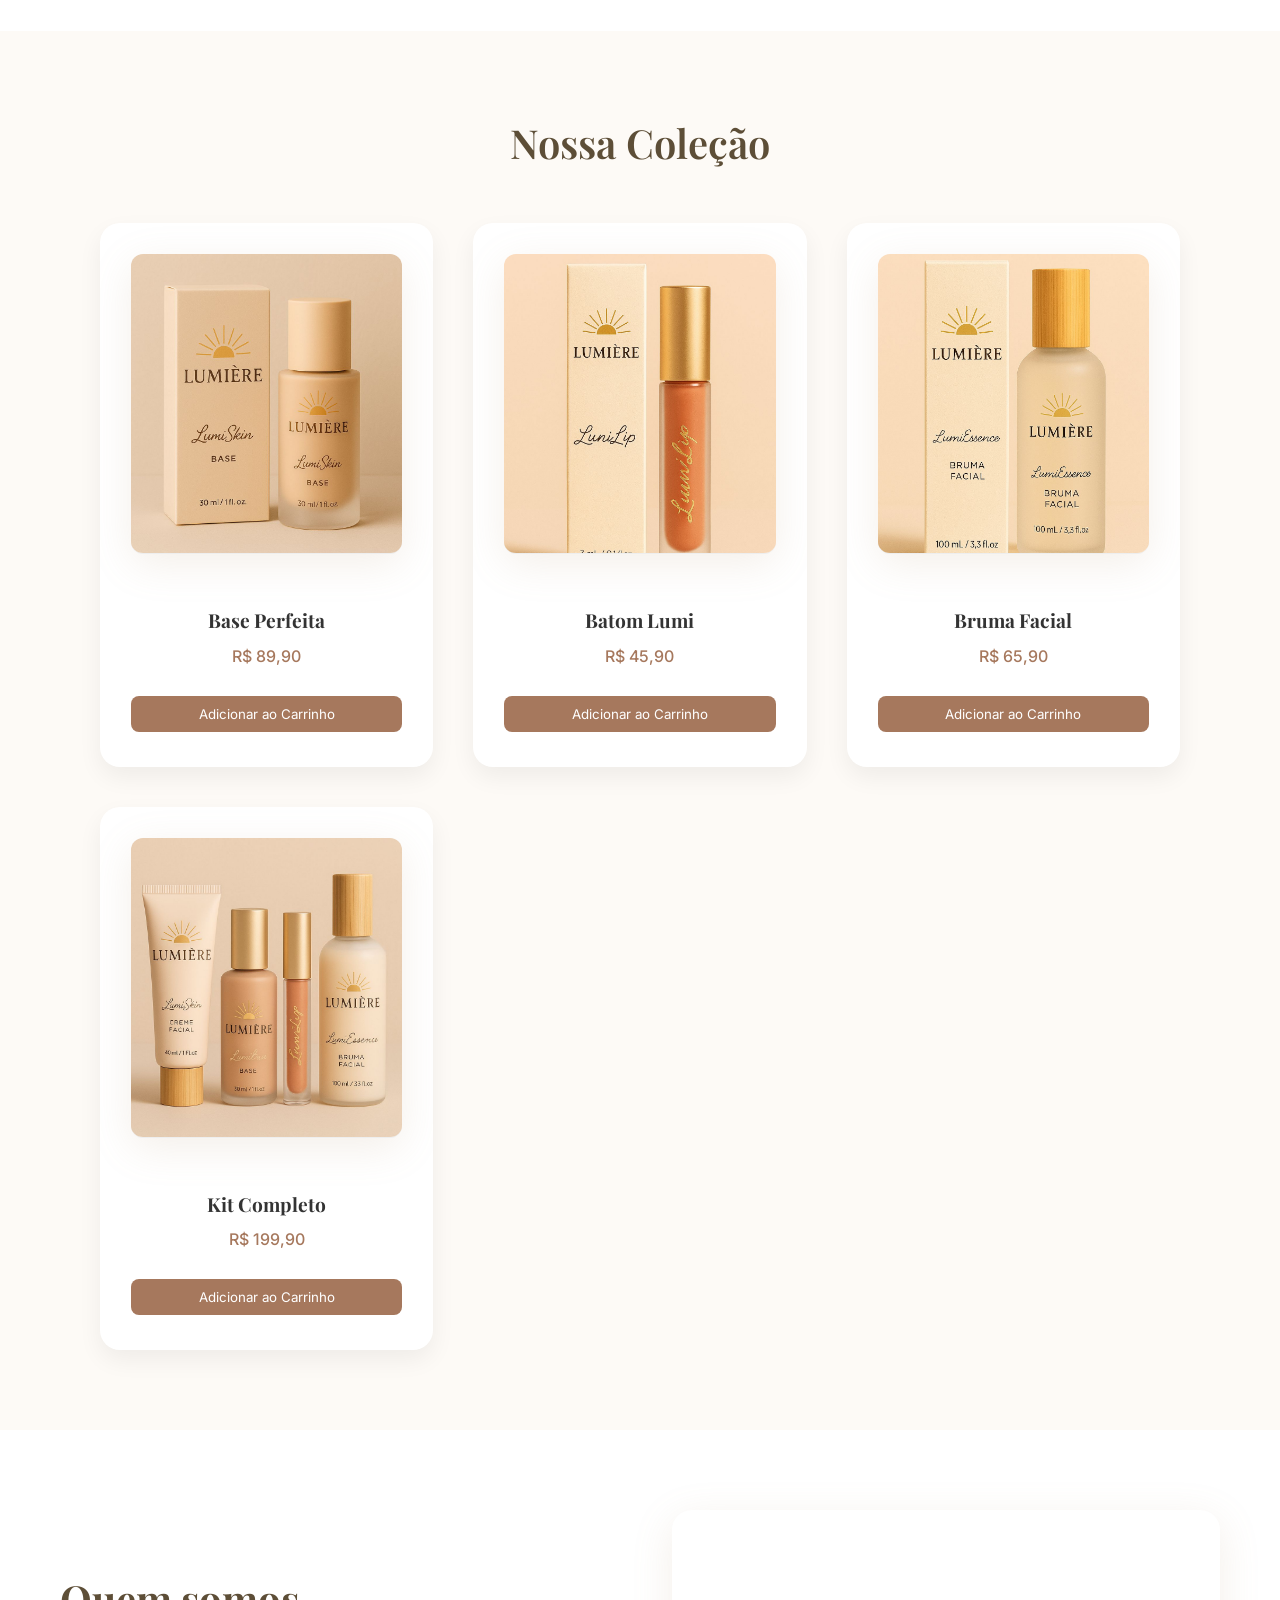
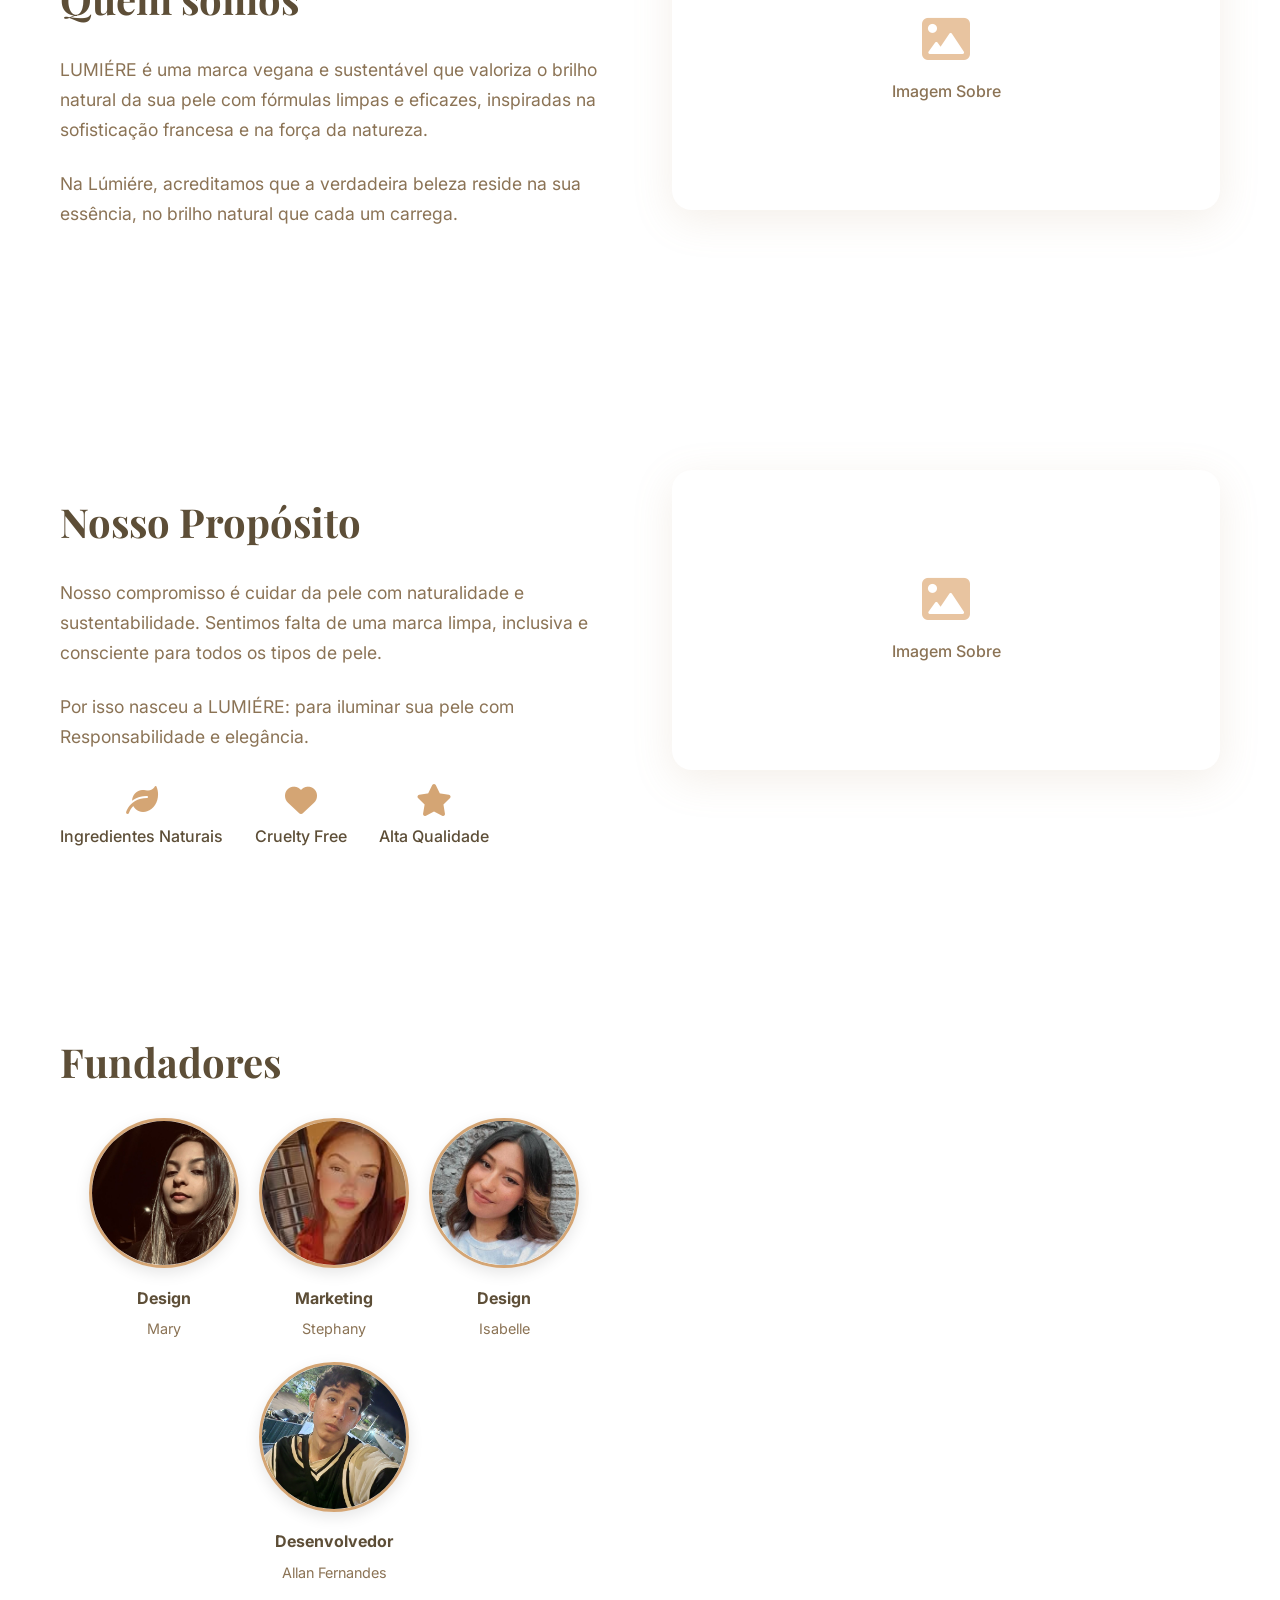
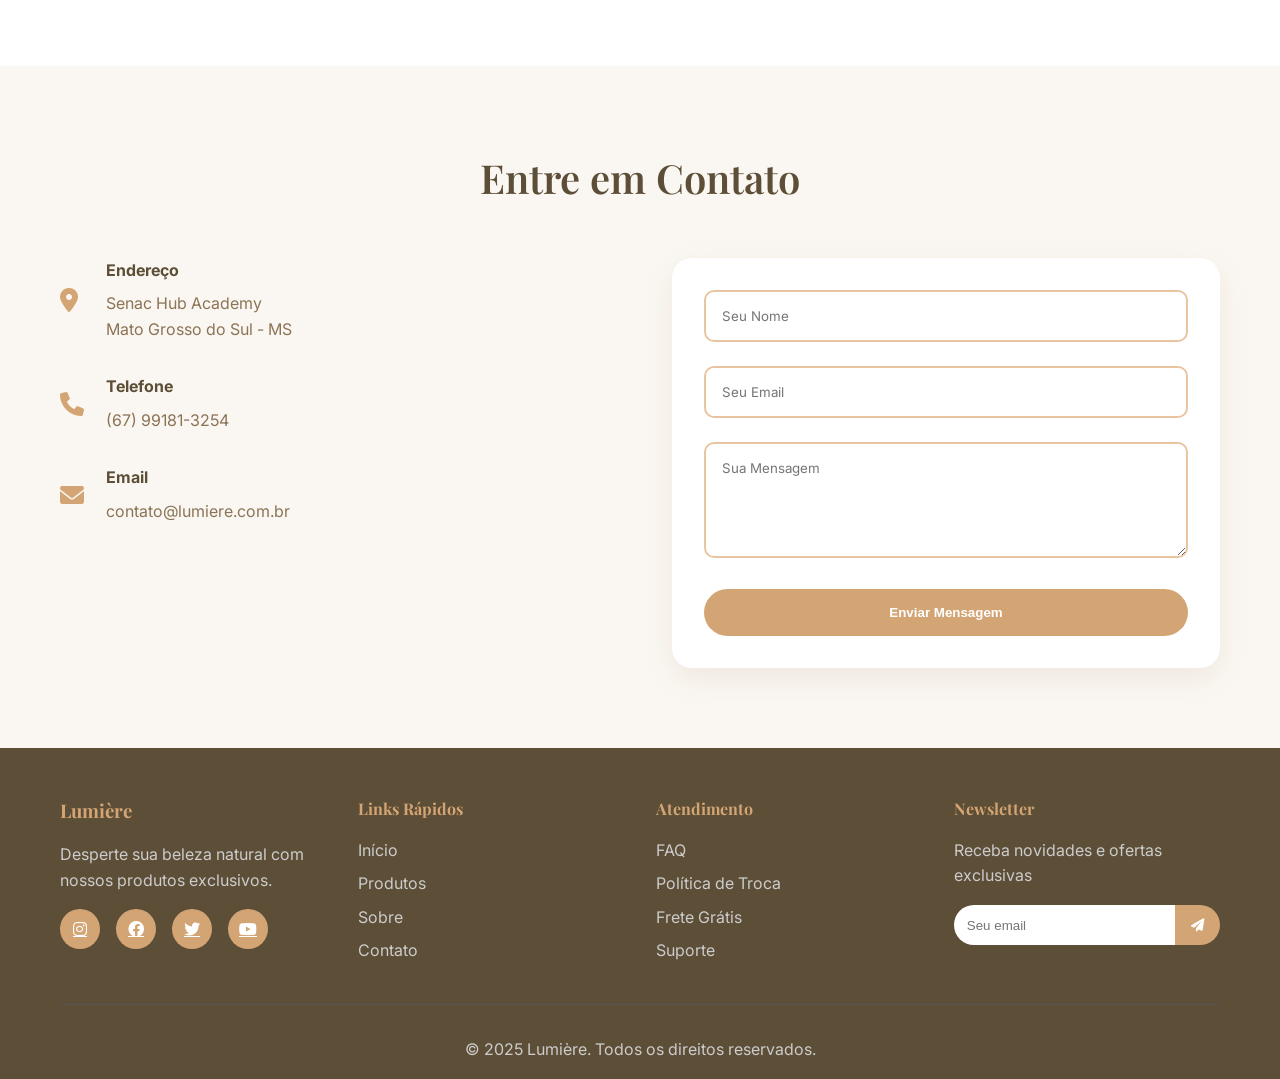
==== commit 5c57c5fe: "arrumando nav" ====
--- a/index.html
+++ b/index.html
@@ -25,6 +25,9 @@
           <ul class="nav-menu">
             <li class="nav-item">
               <a href="#home" class="nav-link">Início</a>
+            </li>
+            <li class="nav-item">
+              <a href="produtos.html" class="nav-link">Produtos</a>
             </li>
             <li class="nav-item">
               <a href="#sobre" class="nav-link">Sobre</a>
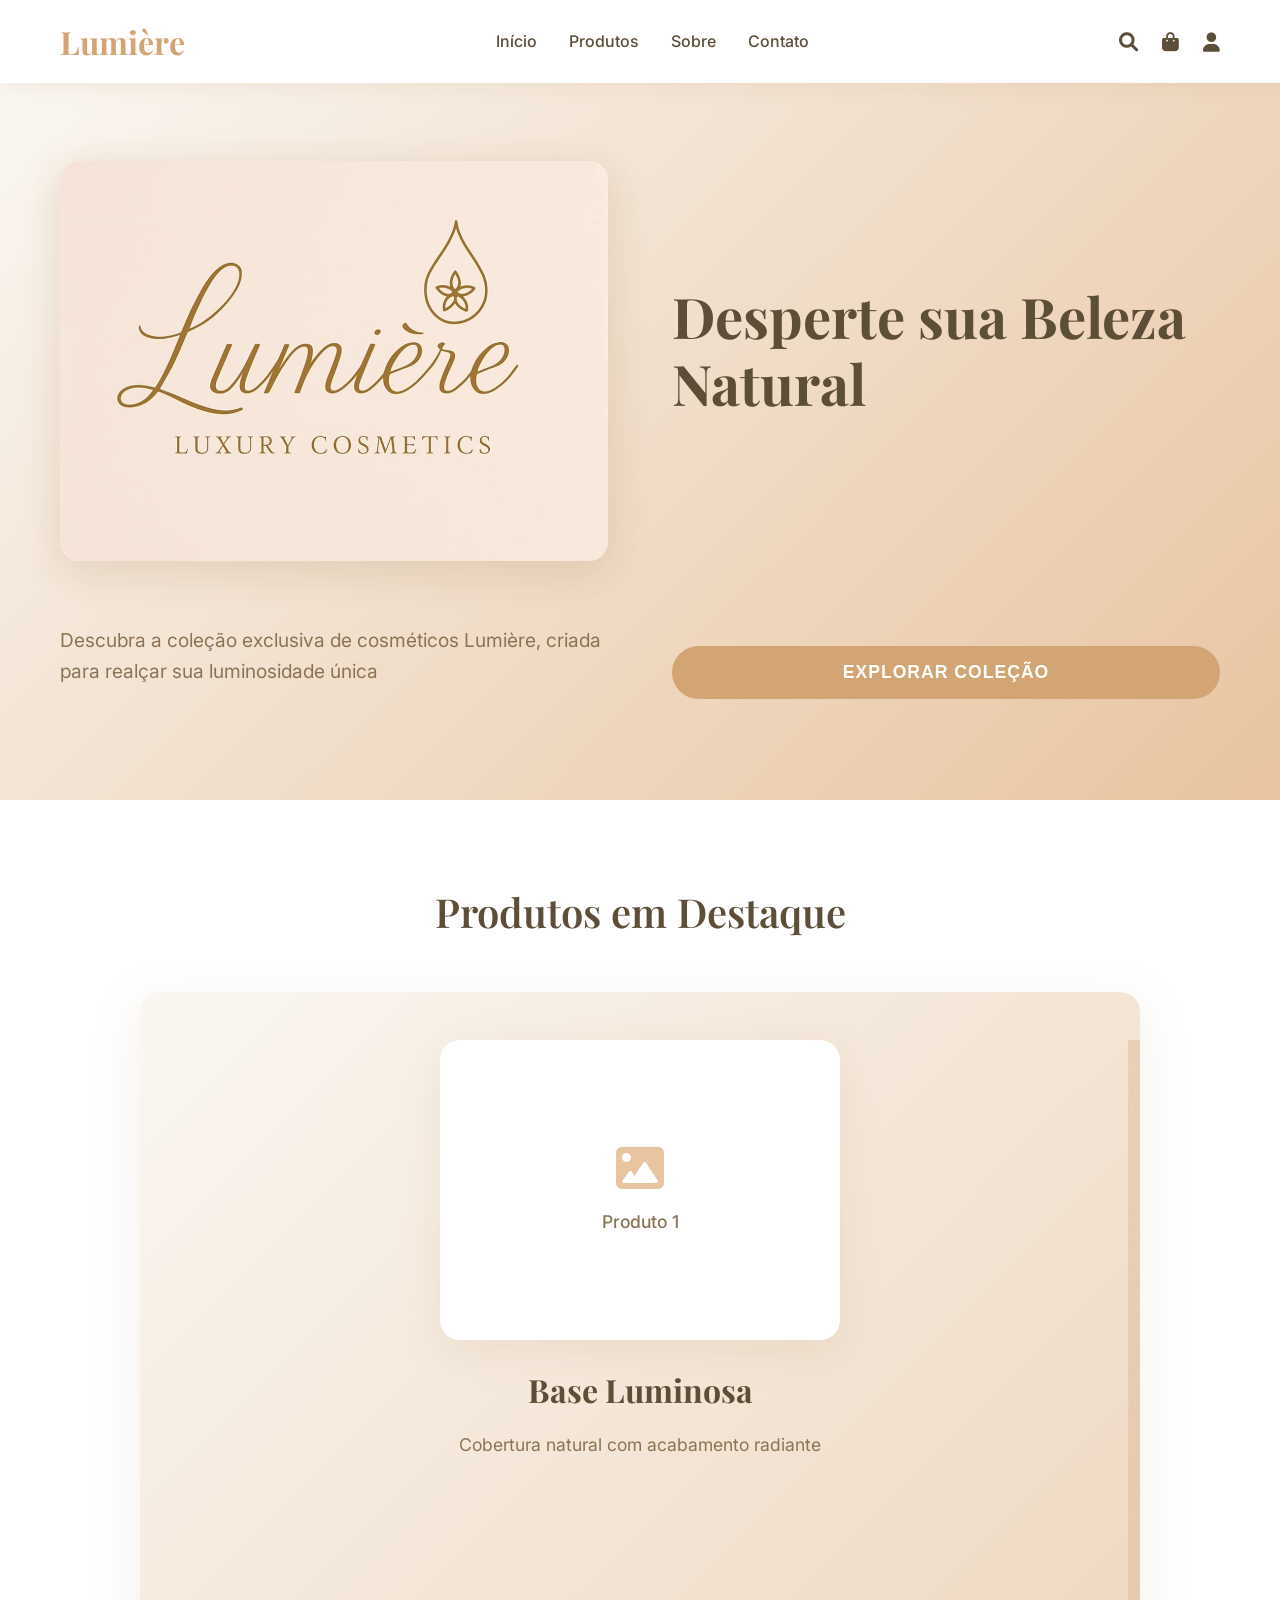
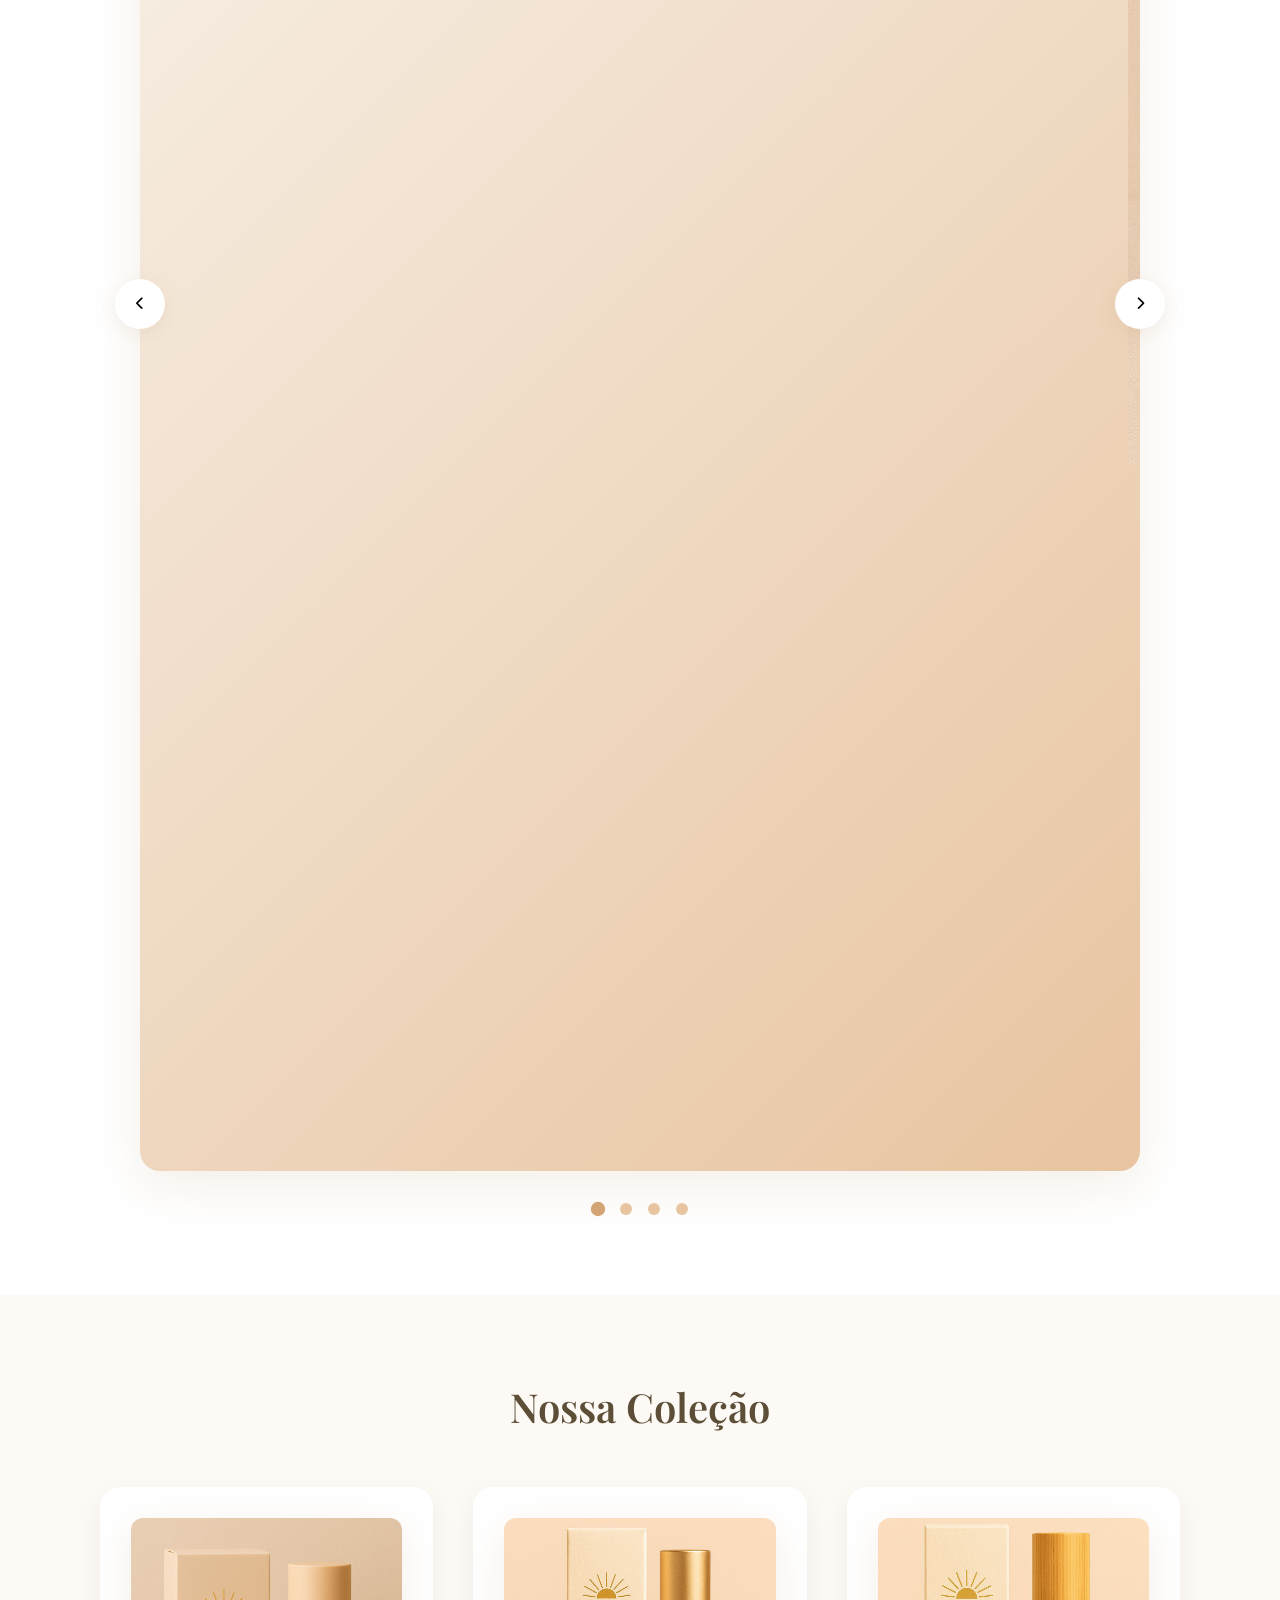
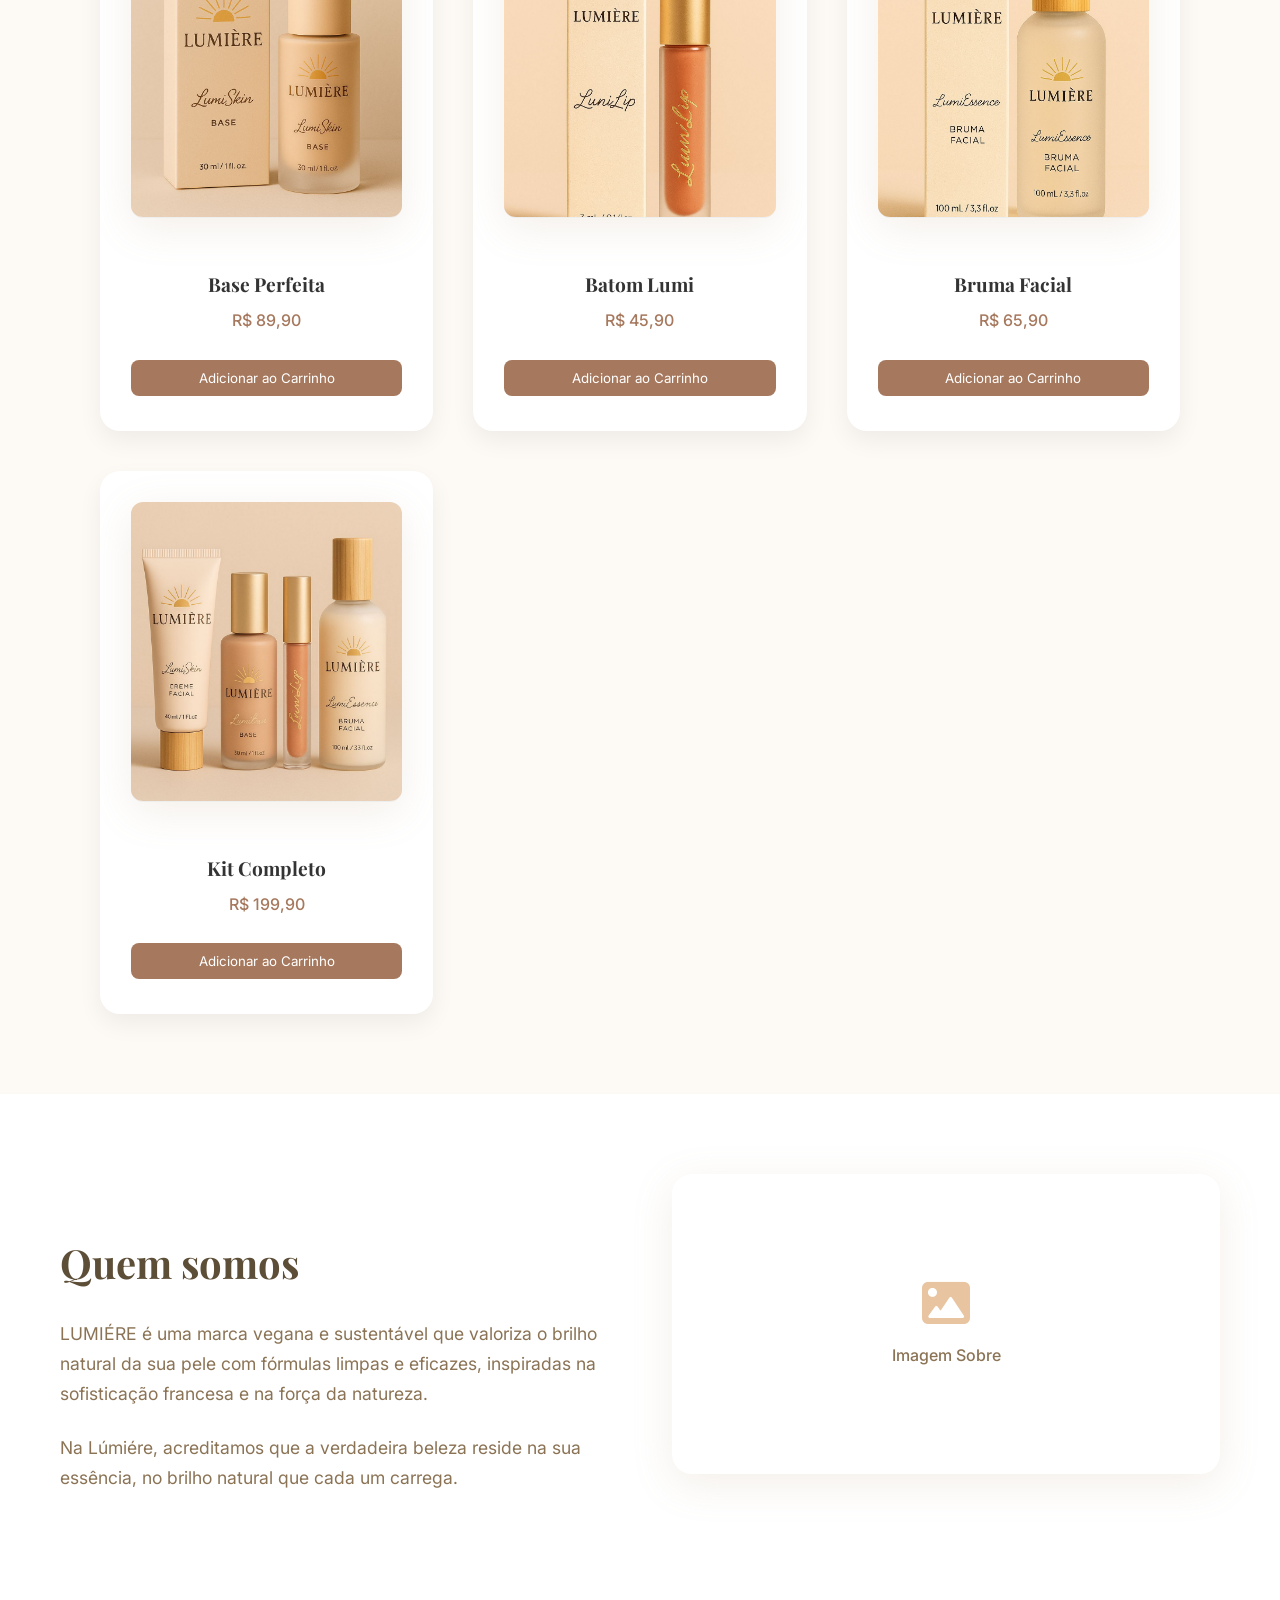
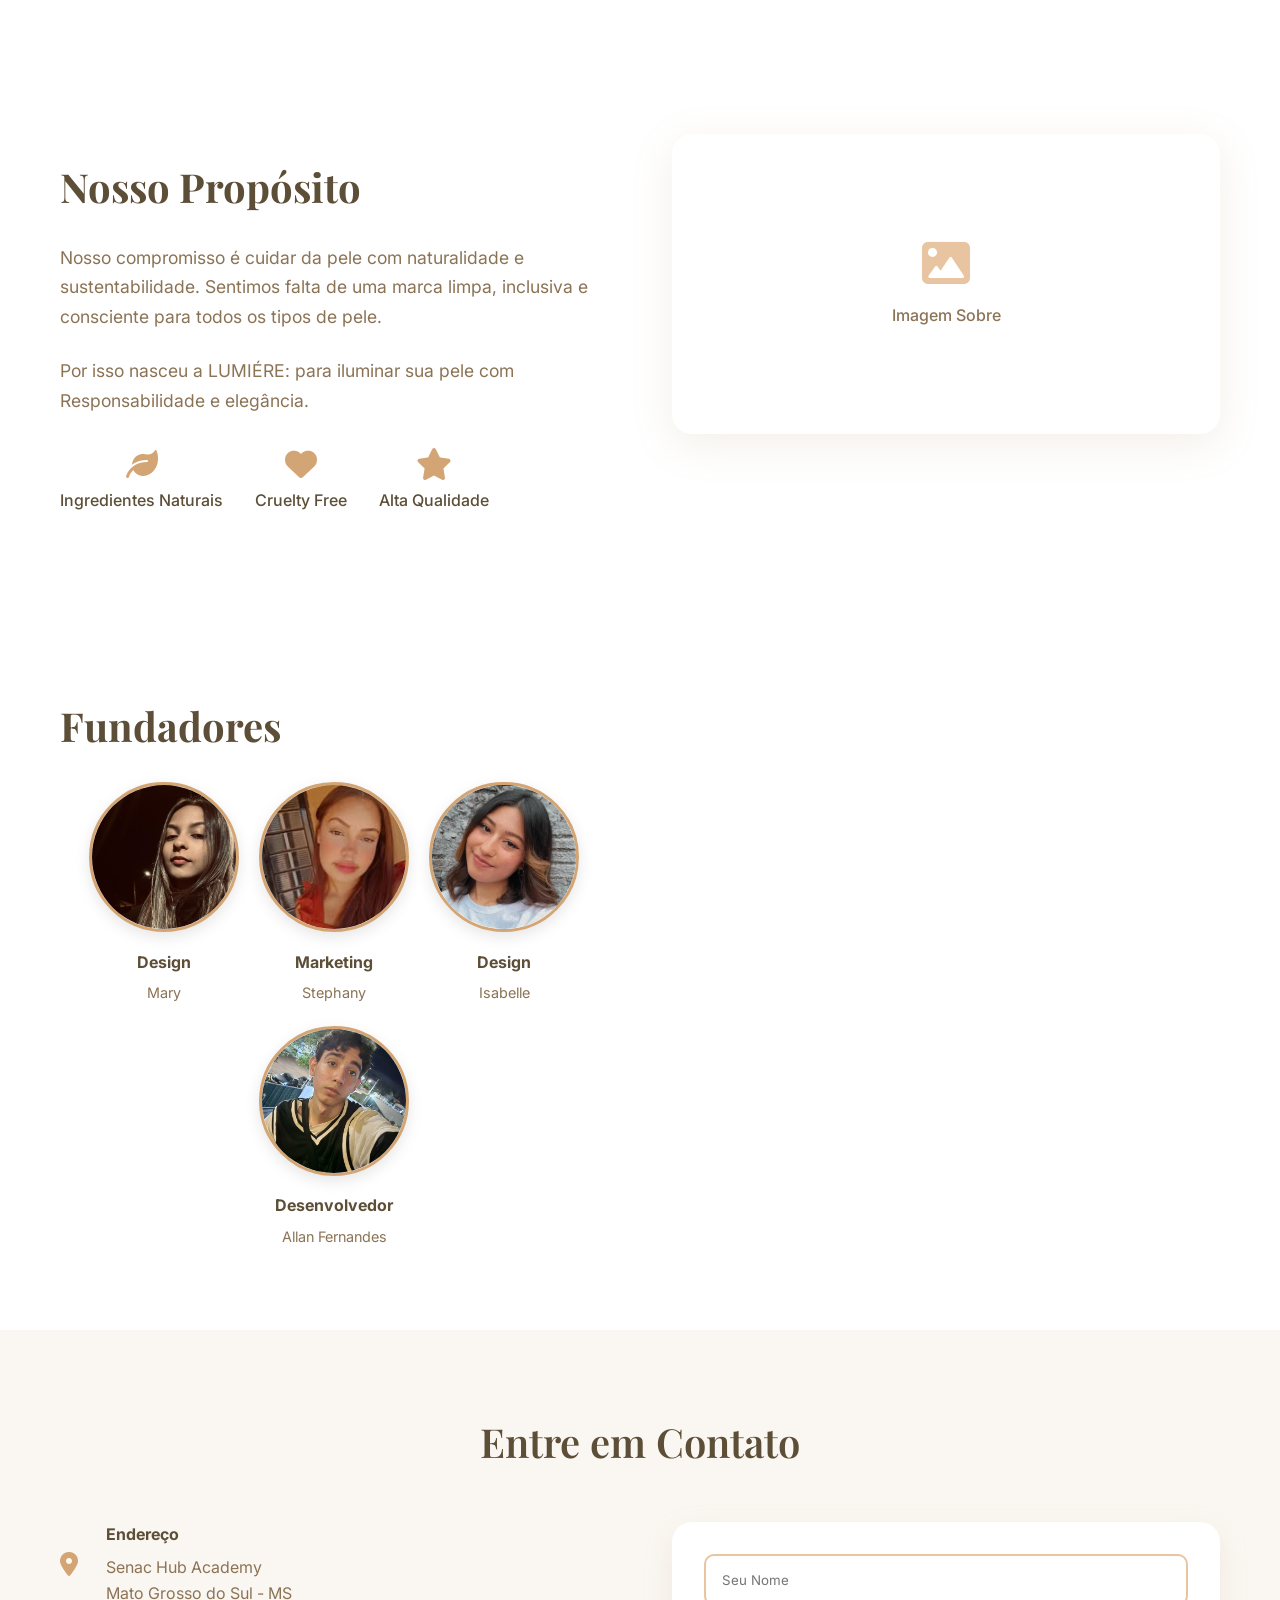
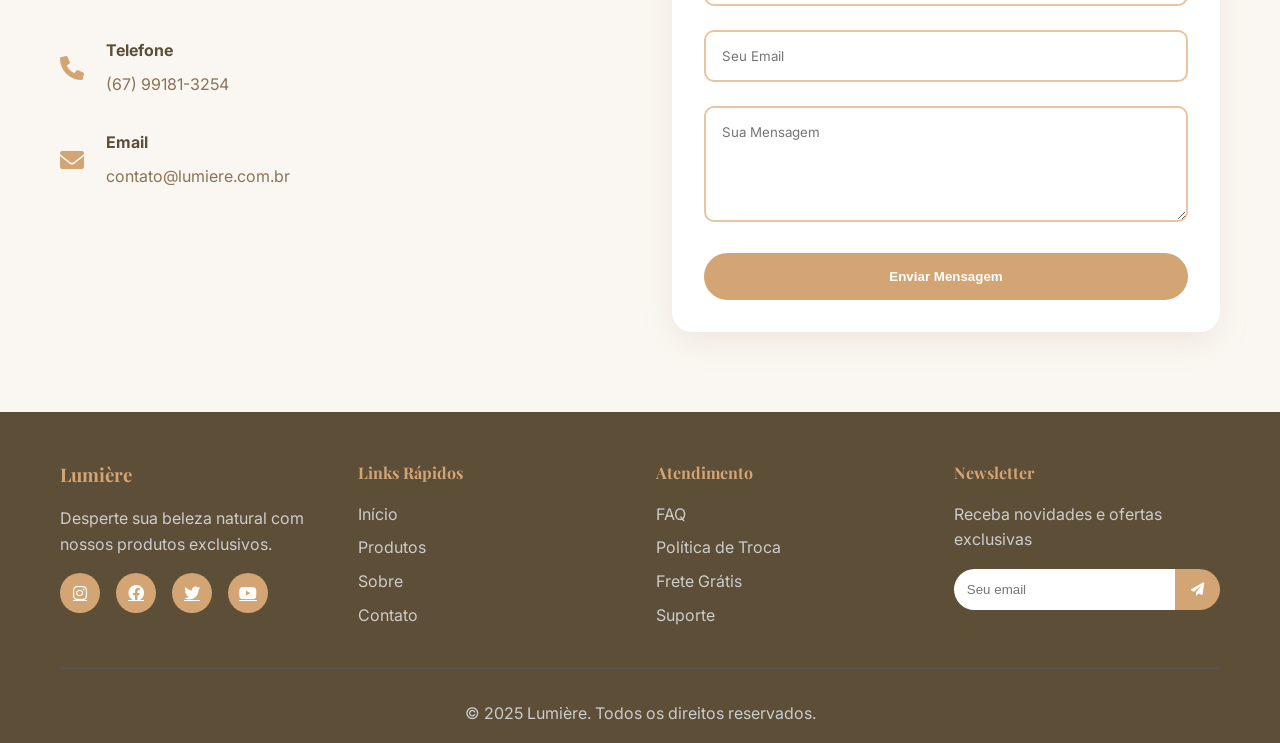
==== commit c6bfd878: "colocando imgs no carrossel" ====
--- a/index.html
+++ b/index.html
@@ -89,17 +89,20 @@
               <div class="carousel-slide">
                 <div class="slide-content">
                   <div class="slide-image">
-                    <i class="fas fa-image"></i>
+                    <img src="/assets/imagens/ProdutosLumiere/Base.jpg
+                    " alt="Base">
+                    <!-- <i class="fas fa-image"></i> -->
                     <p>Produto 2</p>
                   </div>
-                  <h3>Blush Rosé</h3>
+                  <h3>Bruma</h3>
                   <p>Cor natural que realça o brilho da pele</p>
                 </div>
               </div>
               <div class="carousel-slide">
                 <div class="slide-content">
                   <div class="slide-image">
-                    <i class="fas fa-image"></i>
+                    <img src="/assets/imagens/ProdutosLumiere/BrumaFacial.jpg" alt="Bruma">
+                    <!-- <i class="fas fa-image"></i> -->
                     <p>Produto 3</p>
                   </div>
                   <h3>Batom Nude</h3>
@@ -109,7 +112,8 @@
               <div class="carousel-slide">
                 <div class="slide-content">
                   <div class="slide-image">
-                    <i class="fas fa-image"></i>
+                    <img src="/assets/imagens/ProdutosLumiere/Batom.jpg" alt="Batom">
+                    <!-- <i class="fas fa-image"></i> -->
                     <p>Produto 4</p>
                   </div>
                   <h3>Iluminador</h3>
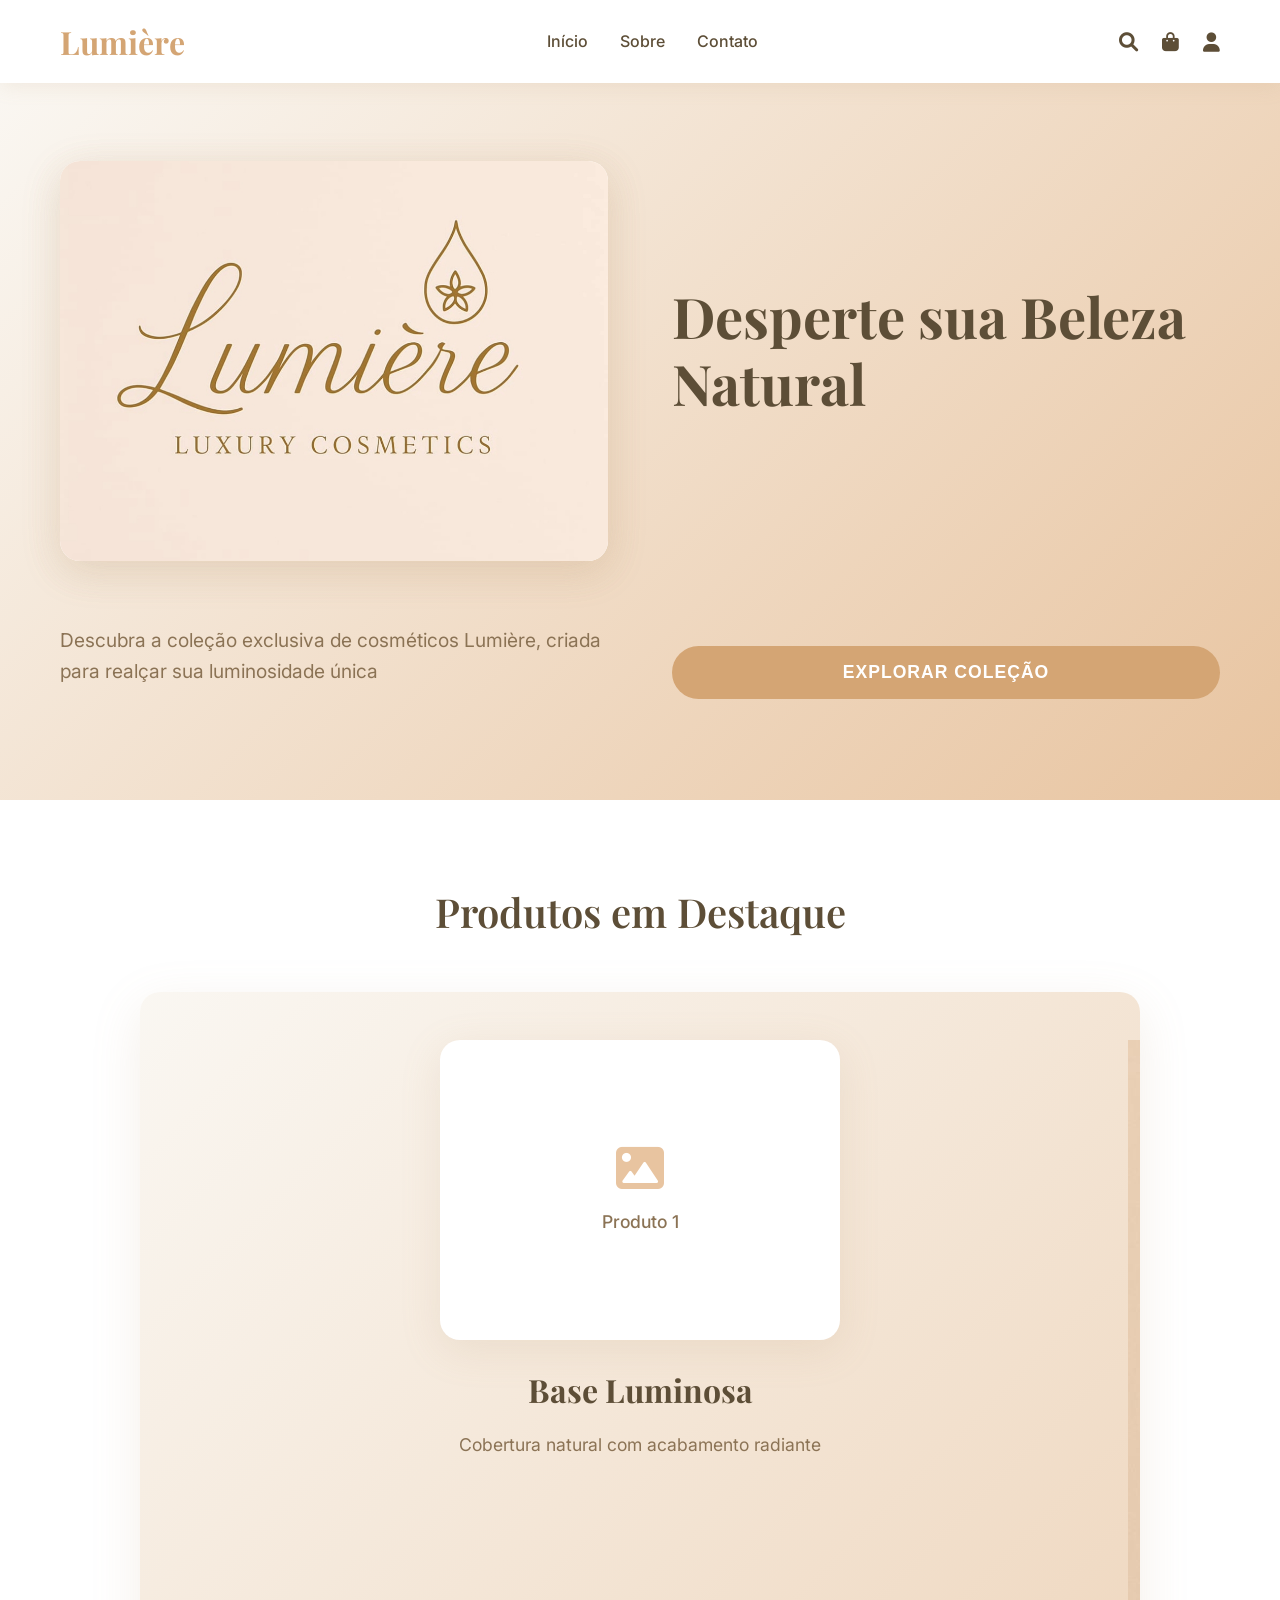
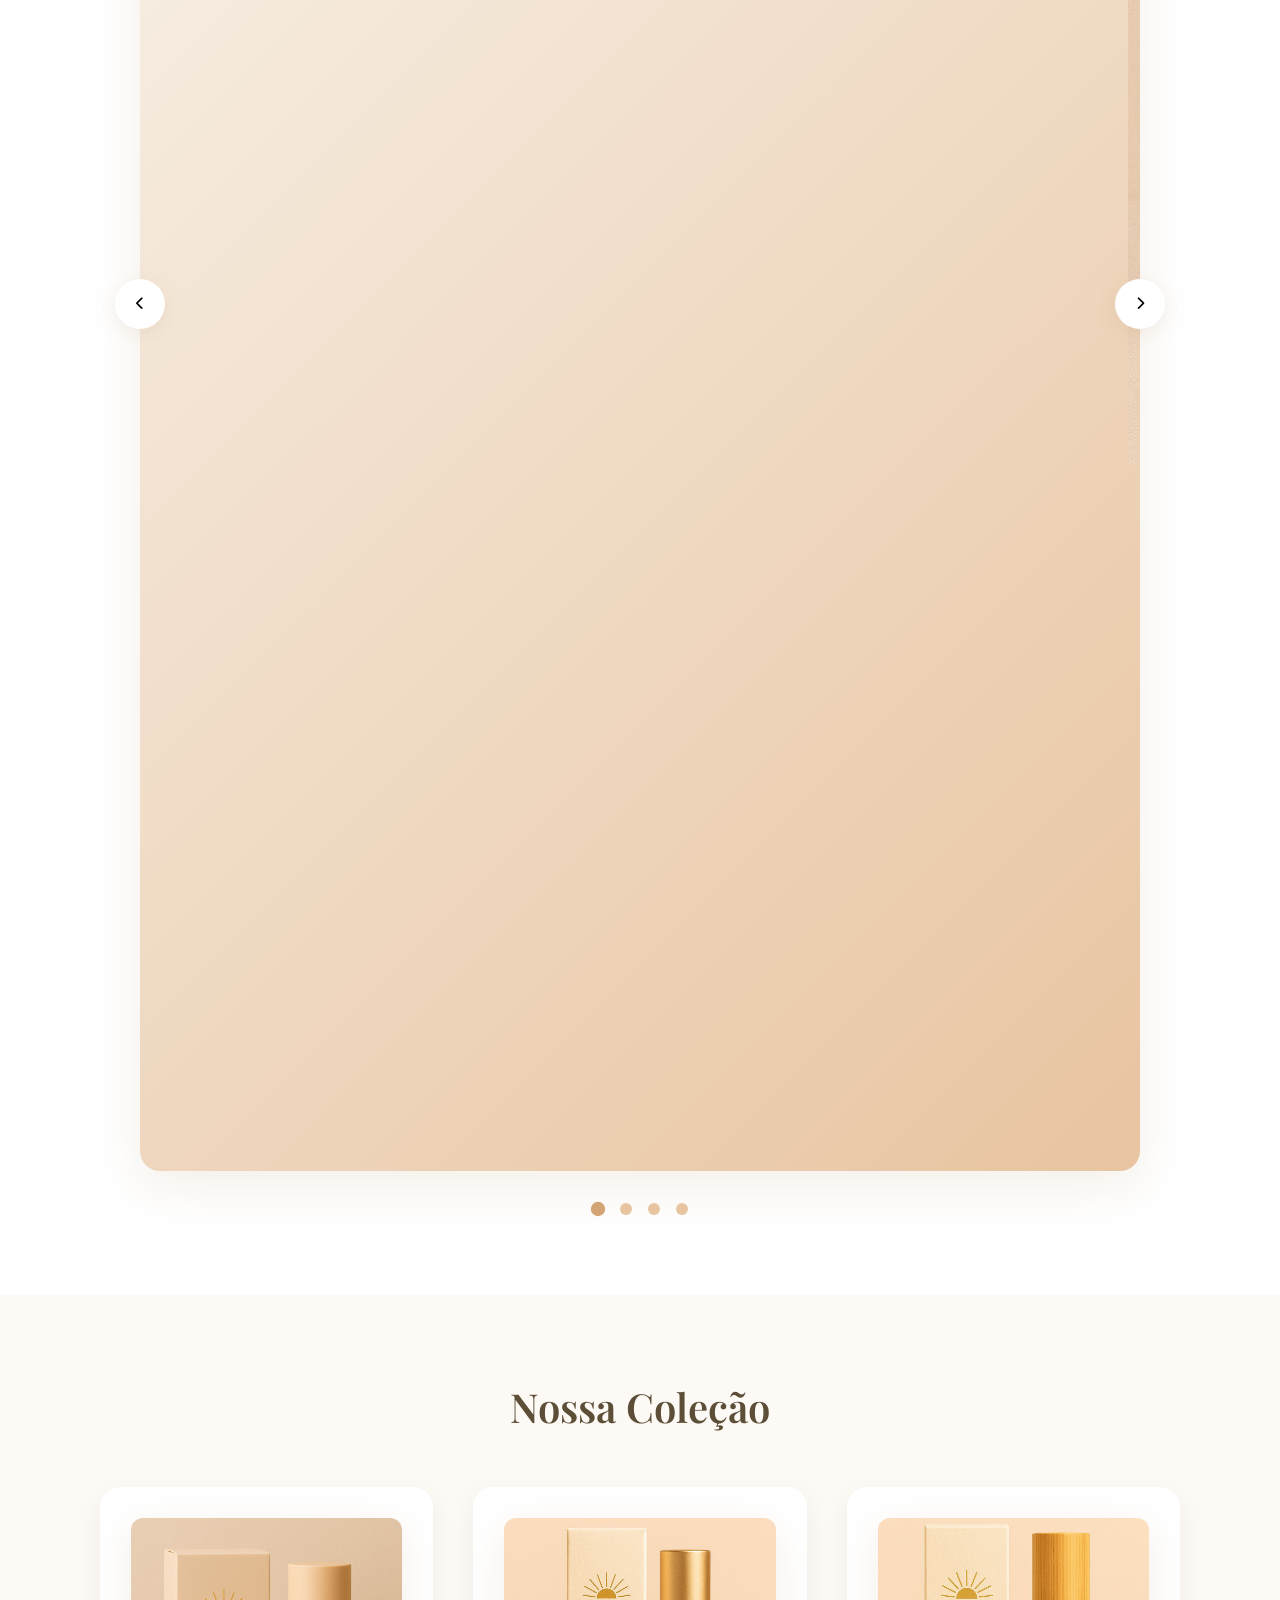
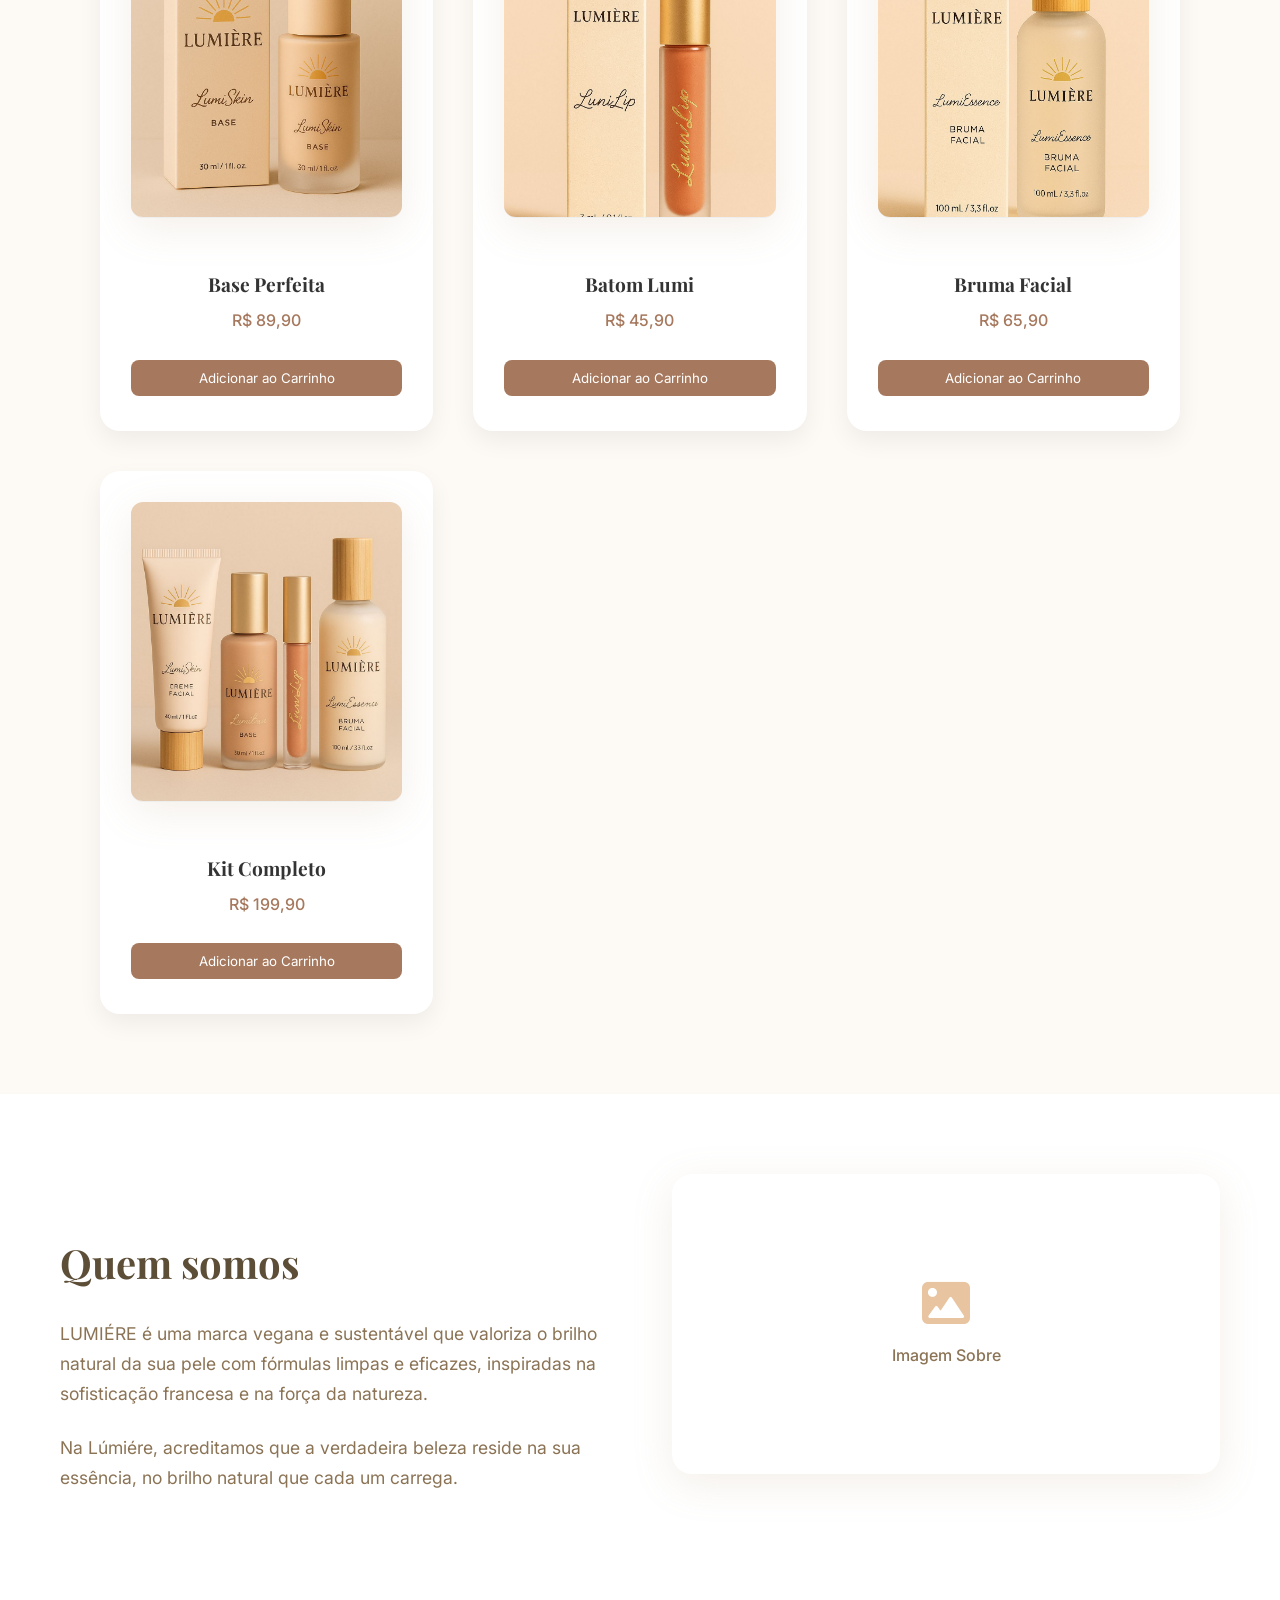
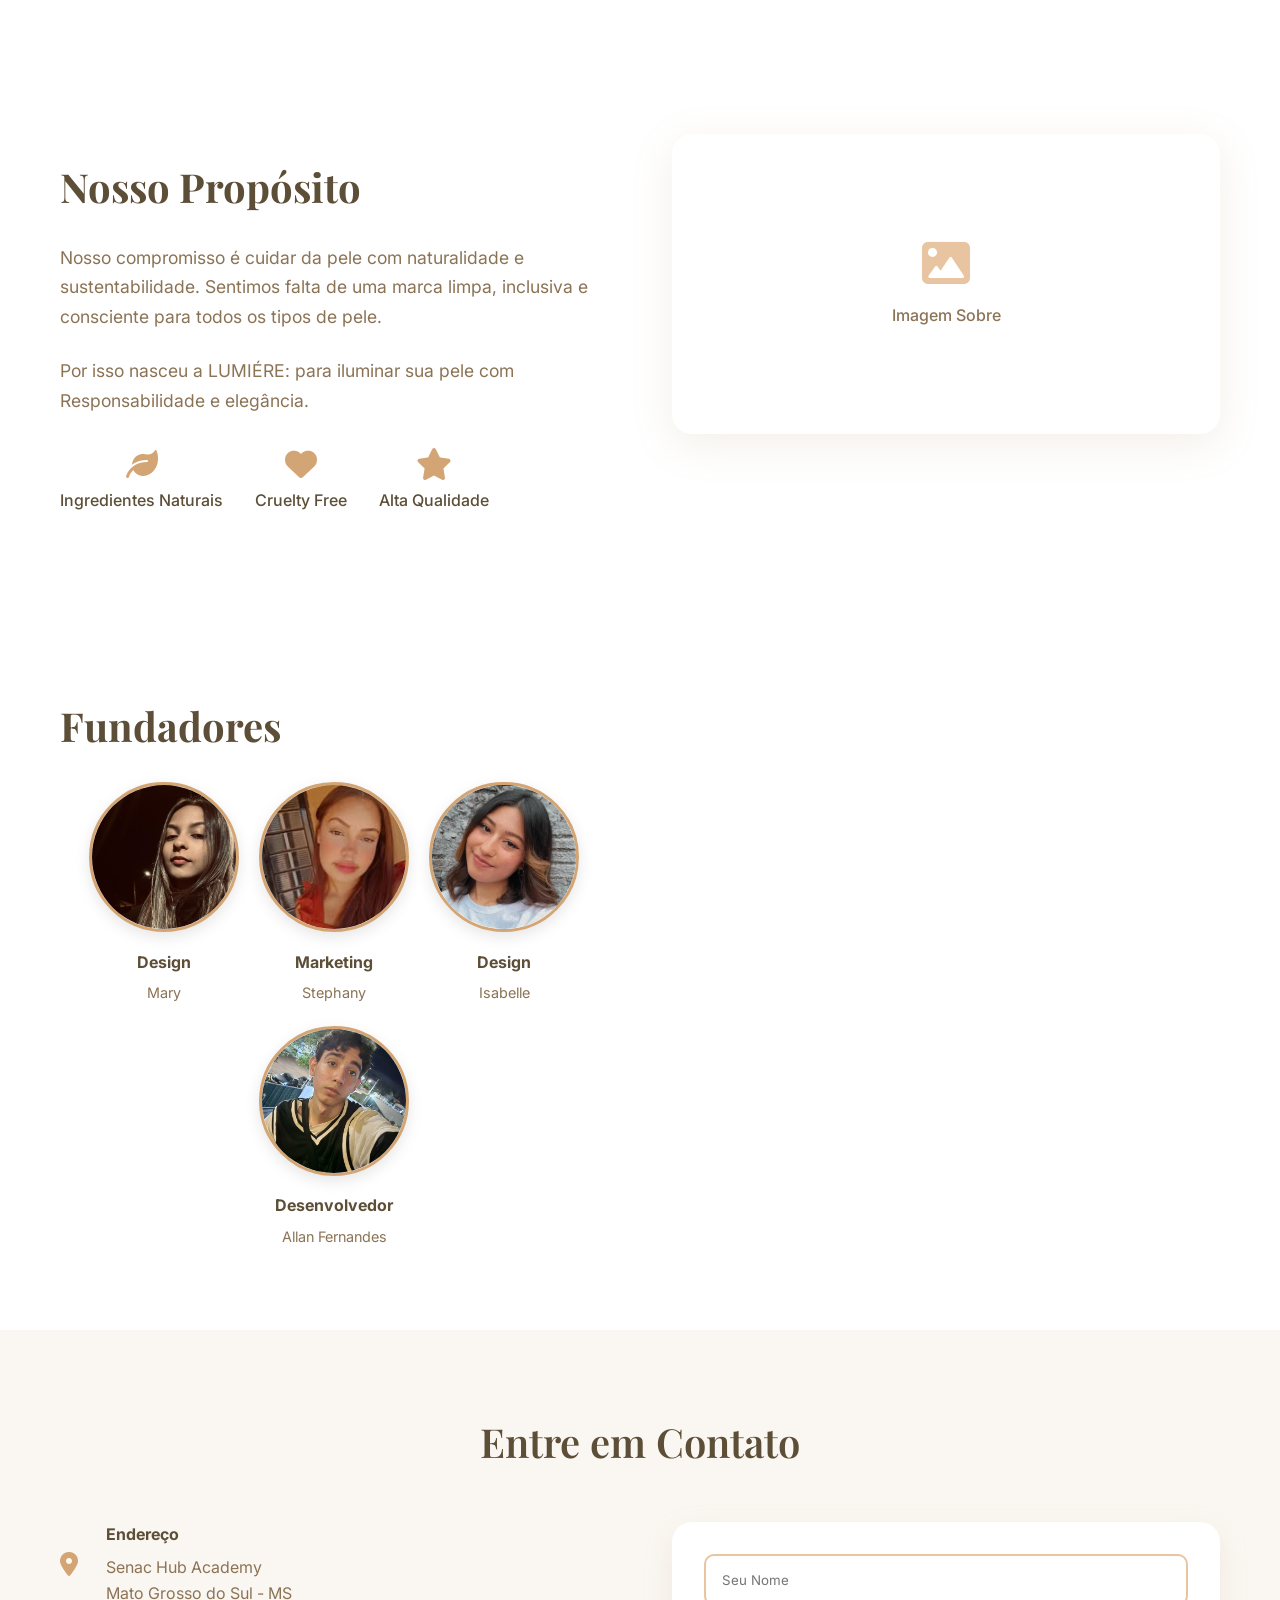
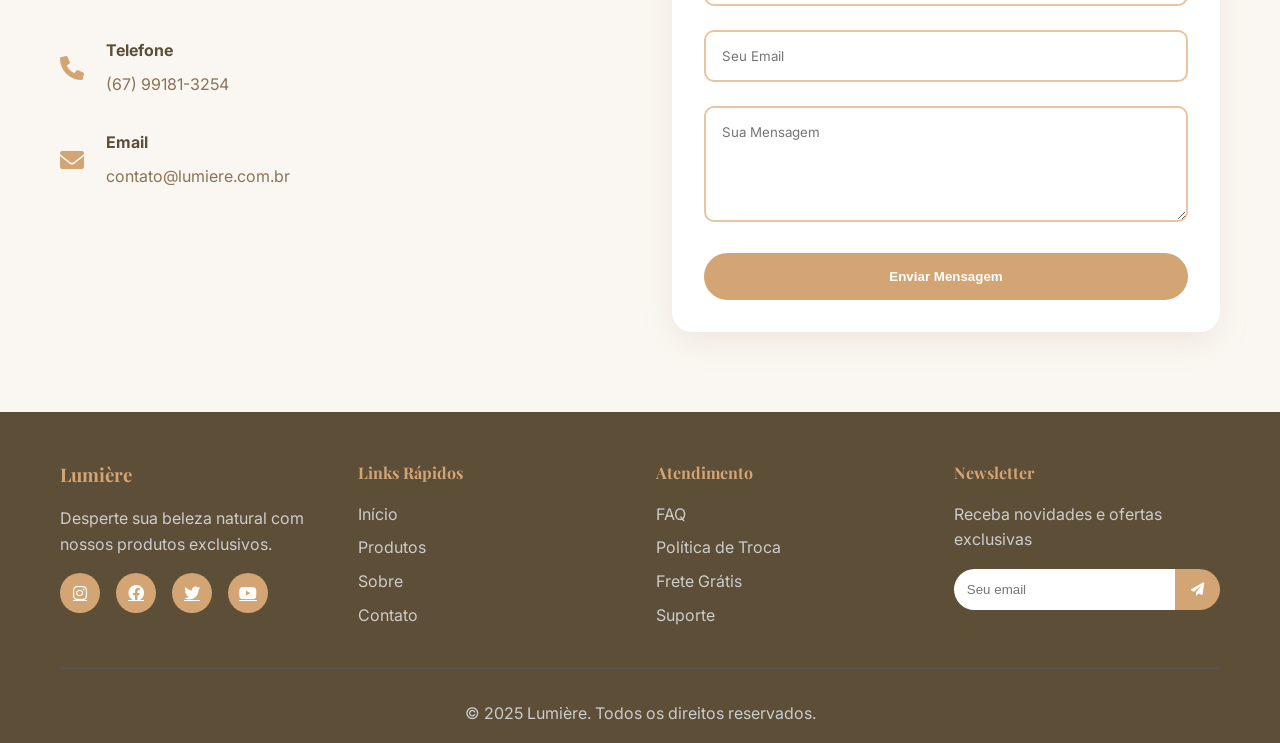
==== commit da17d133: "Revert "arrumando nav" This reverts commit 5c57c5fed308a8403f2f4881fc464ff640861a7e." ====
--- a/index.html
+++ b/index.html
@@ -25,9 +25,6 @@
           <ul class="nav-menu">
             <li class="nav-item">
               <a href="#home" class="nav-link">Início</a>
-            </li>
-            <li class="nav-item">
-              <a href="produtos.html" class="nav-link">Produtos</a>
             </li>
             <li class="nav-item">
               <a href="#sobre" class="nav-link">Sobre</a>
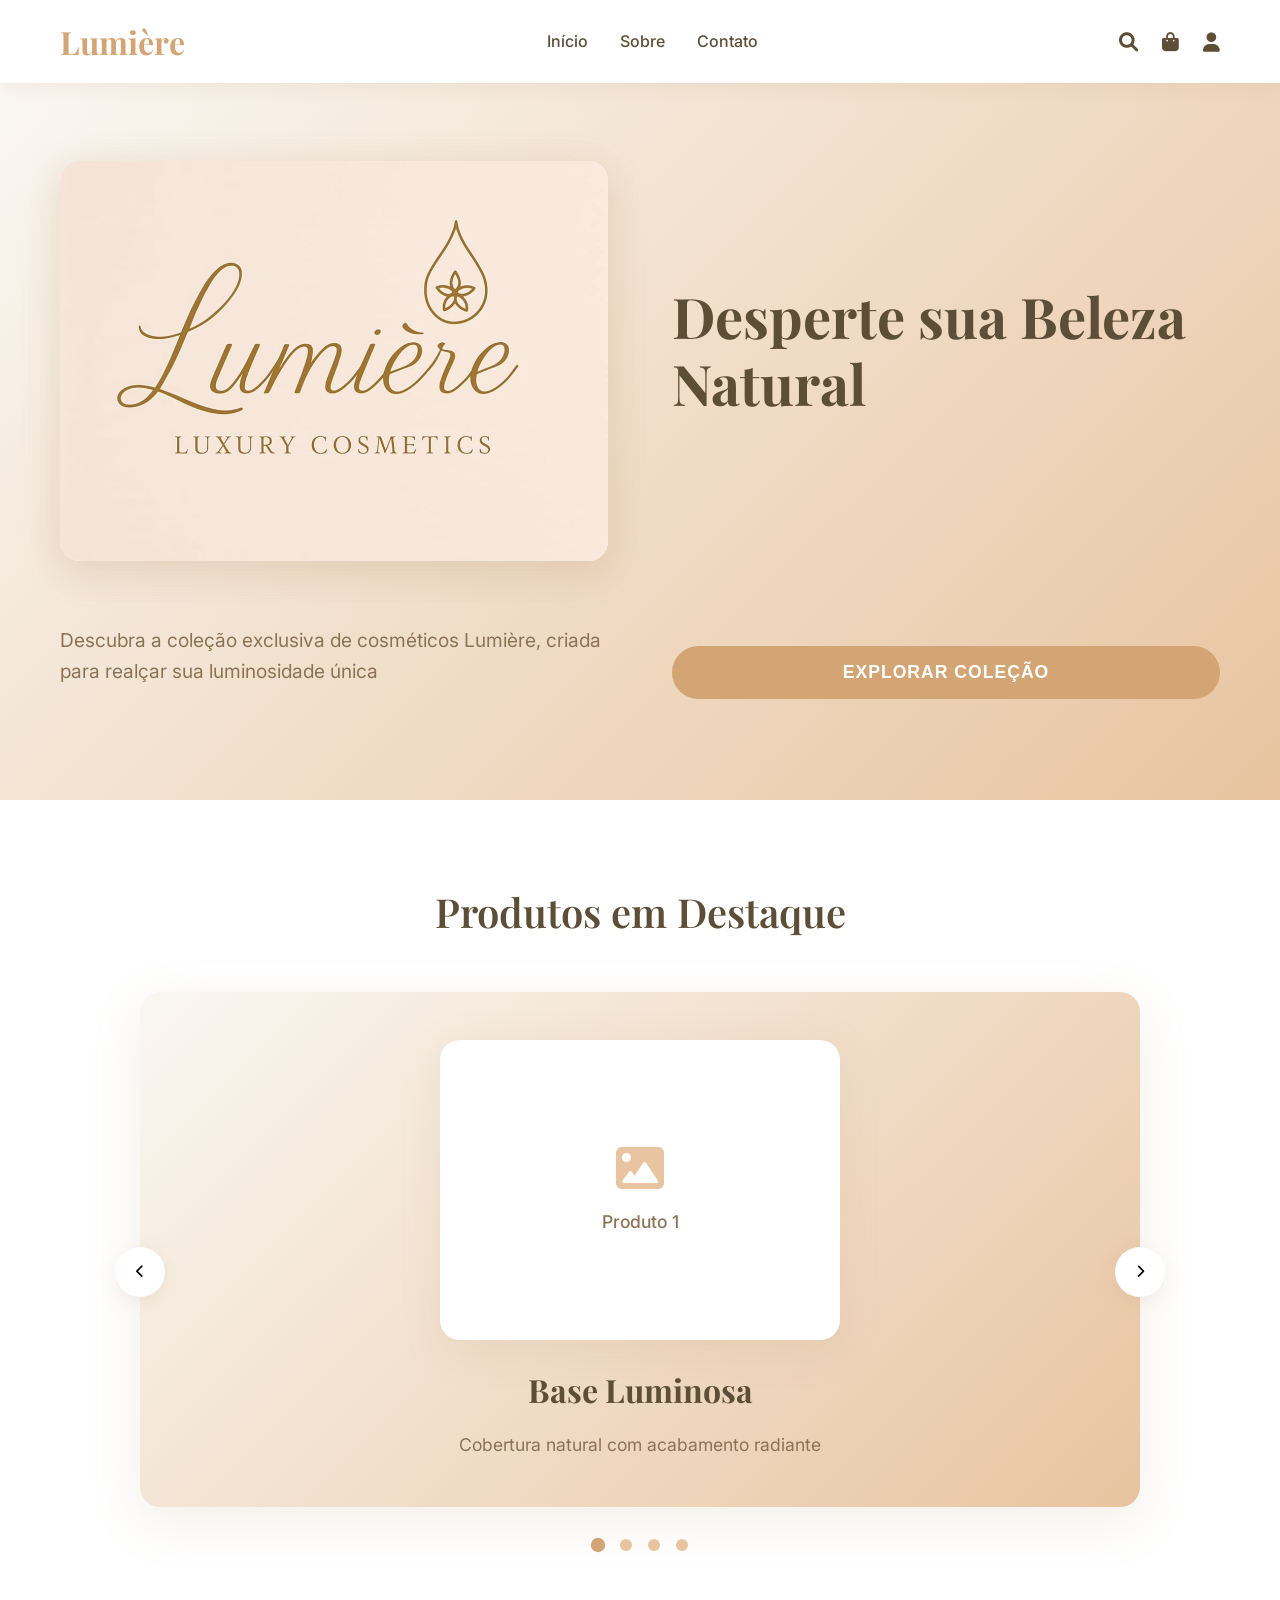
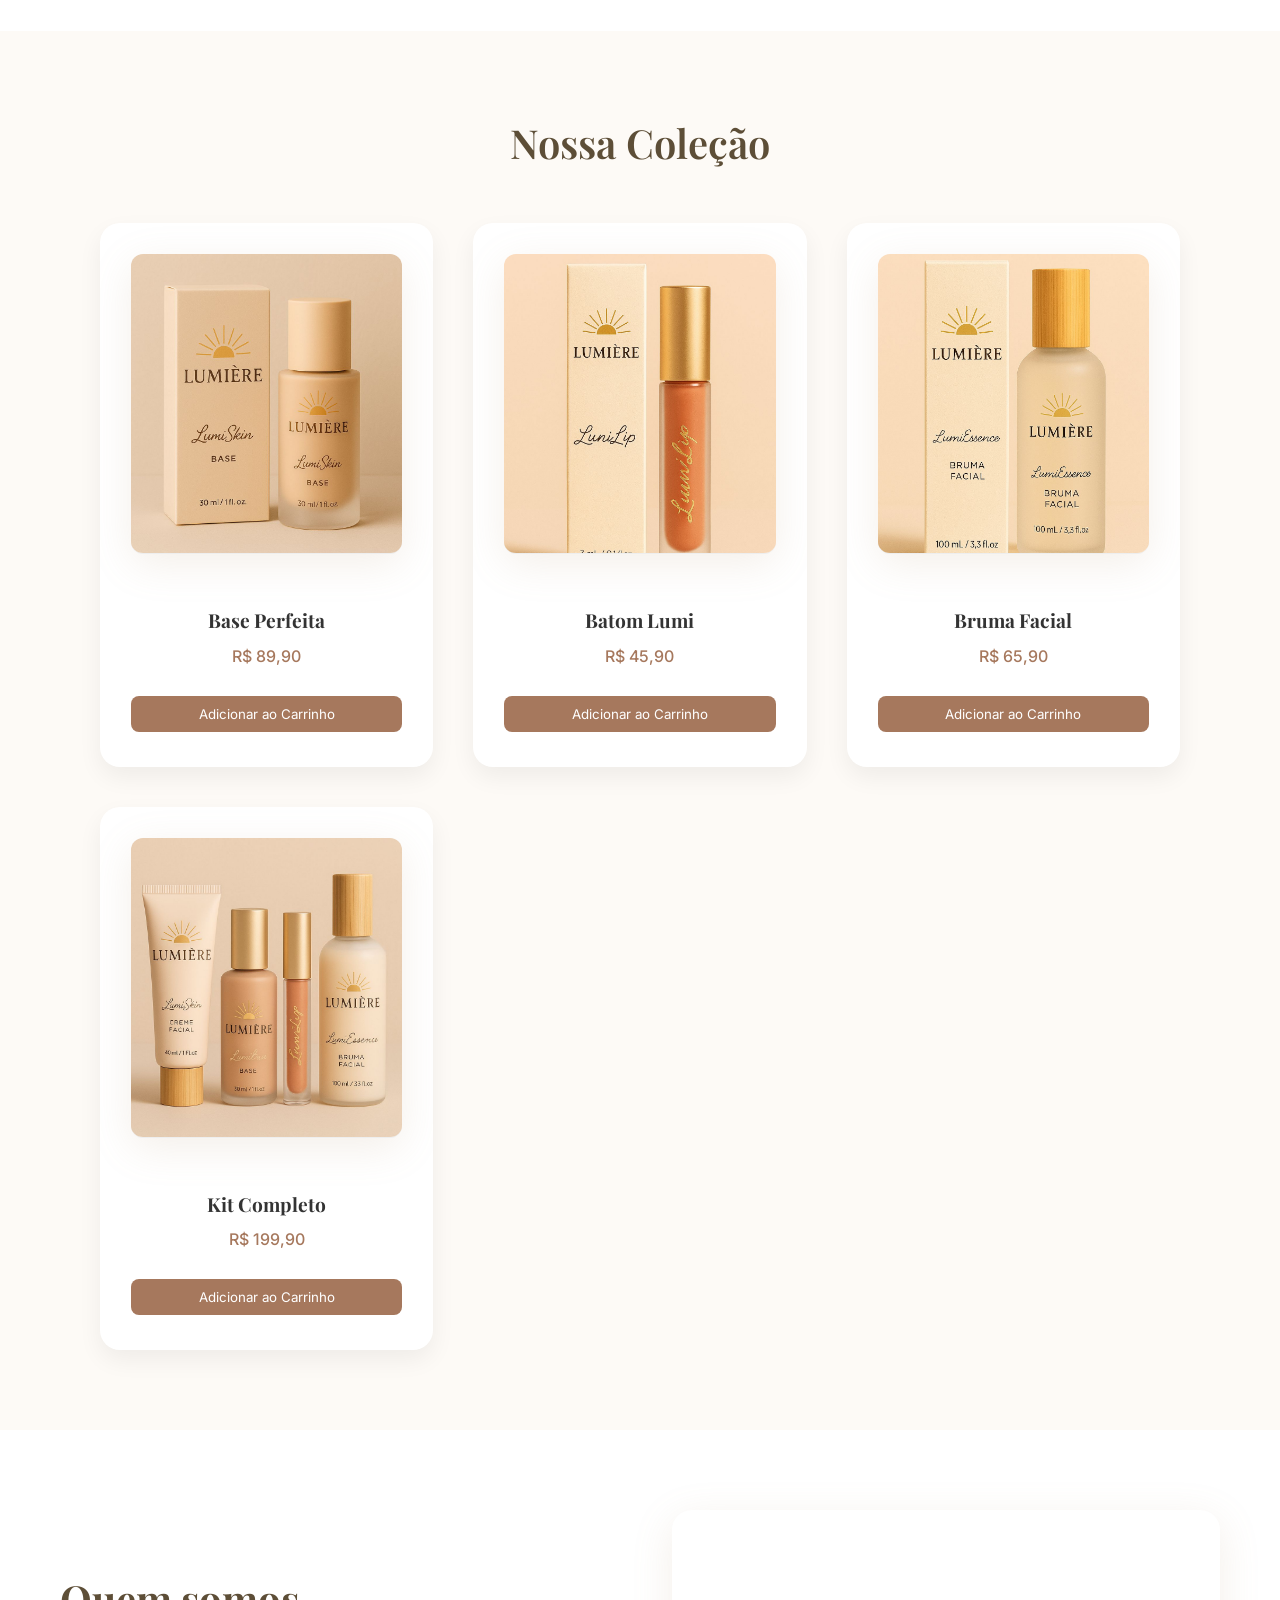
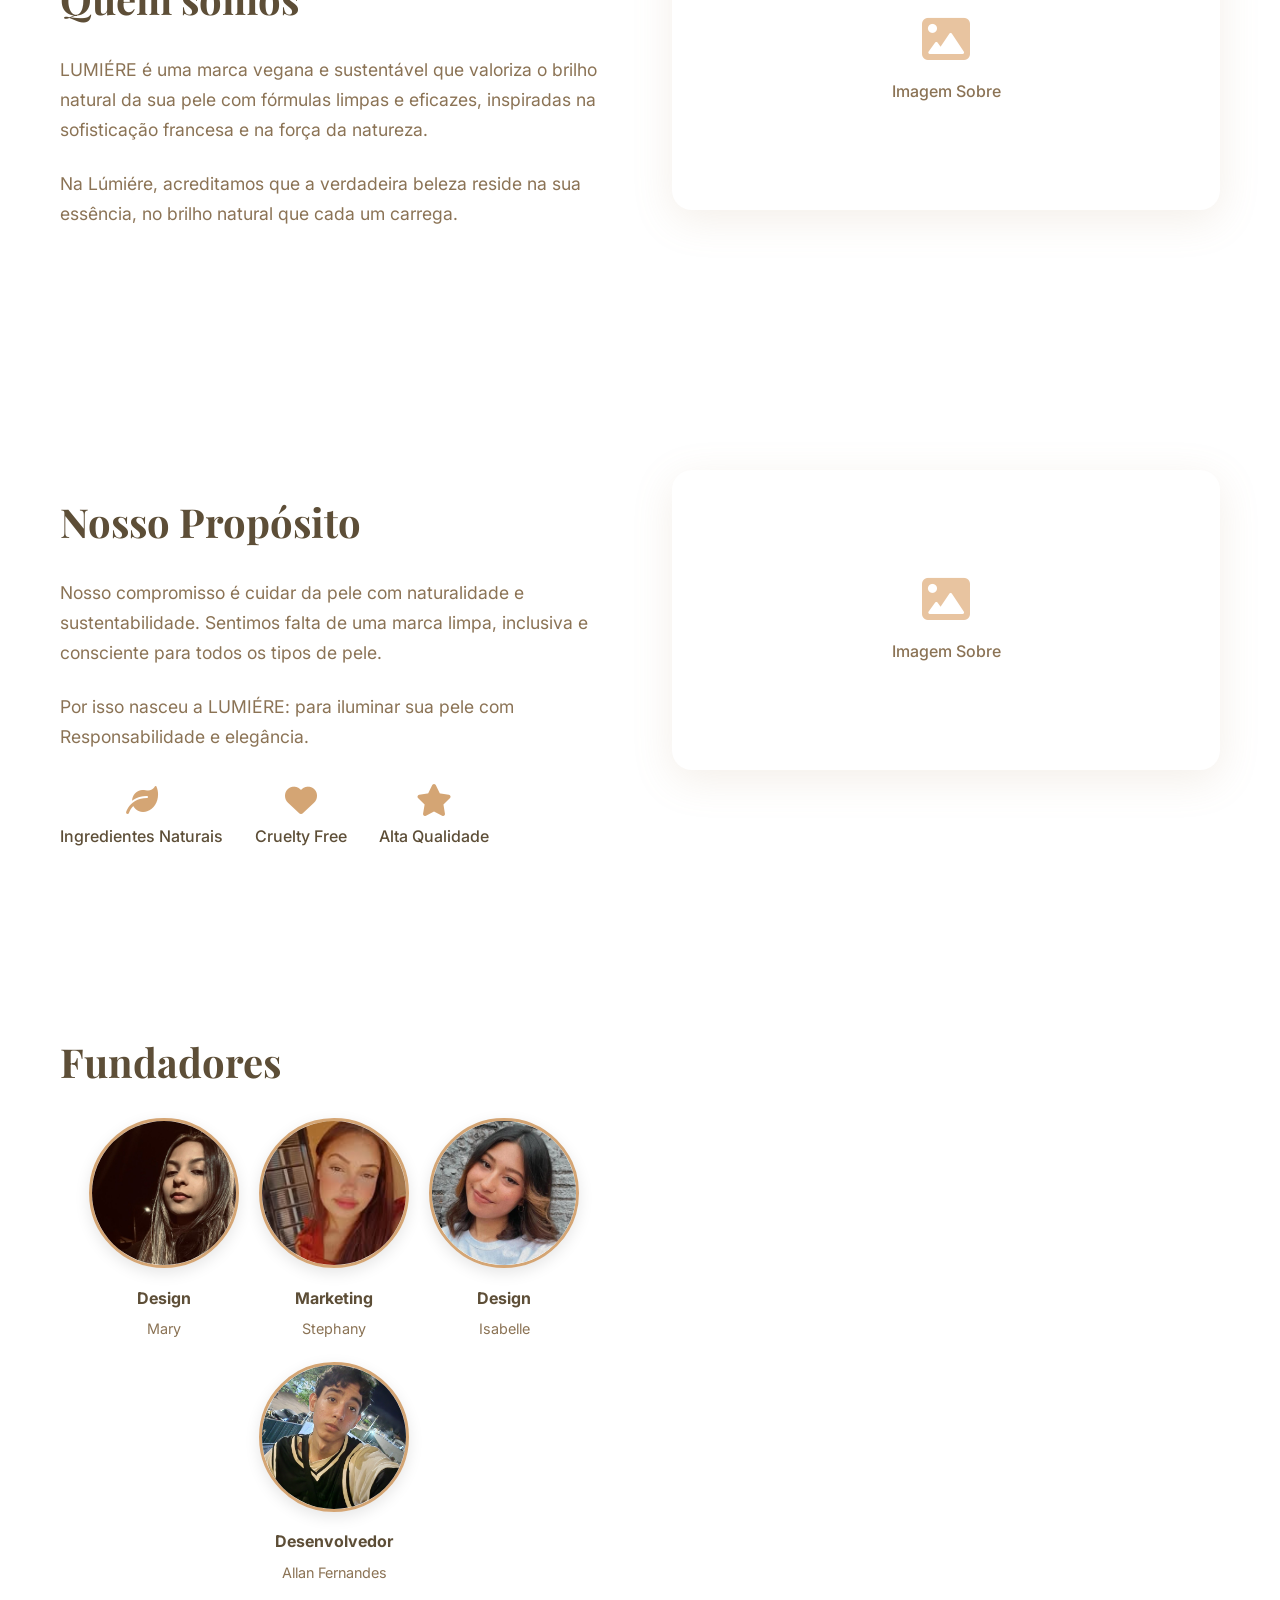
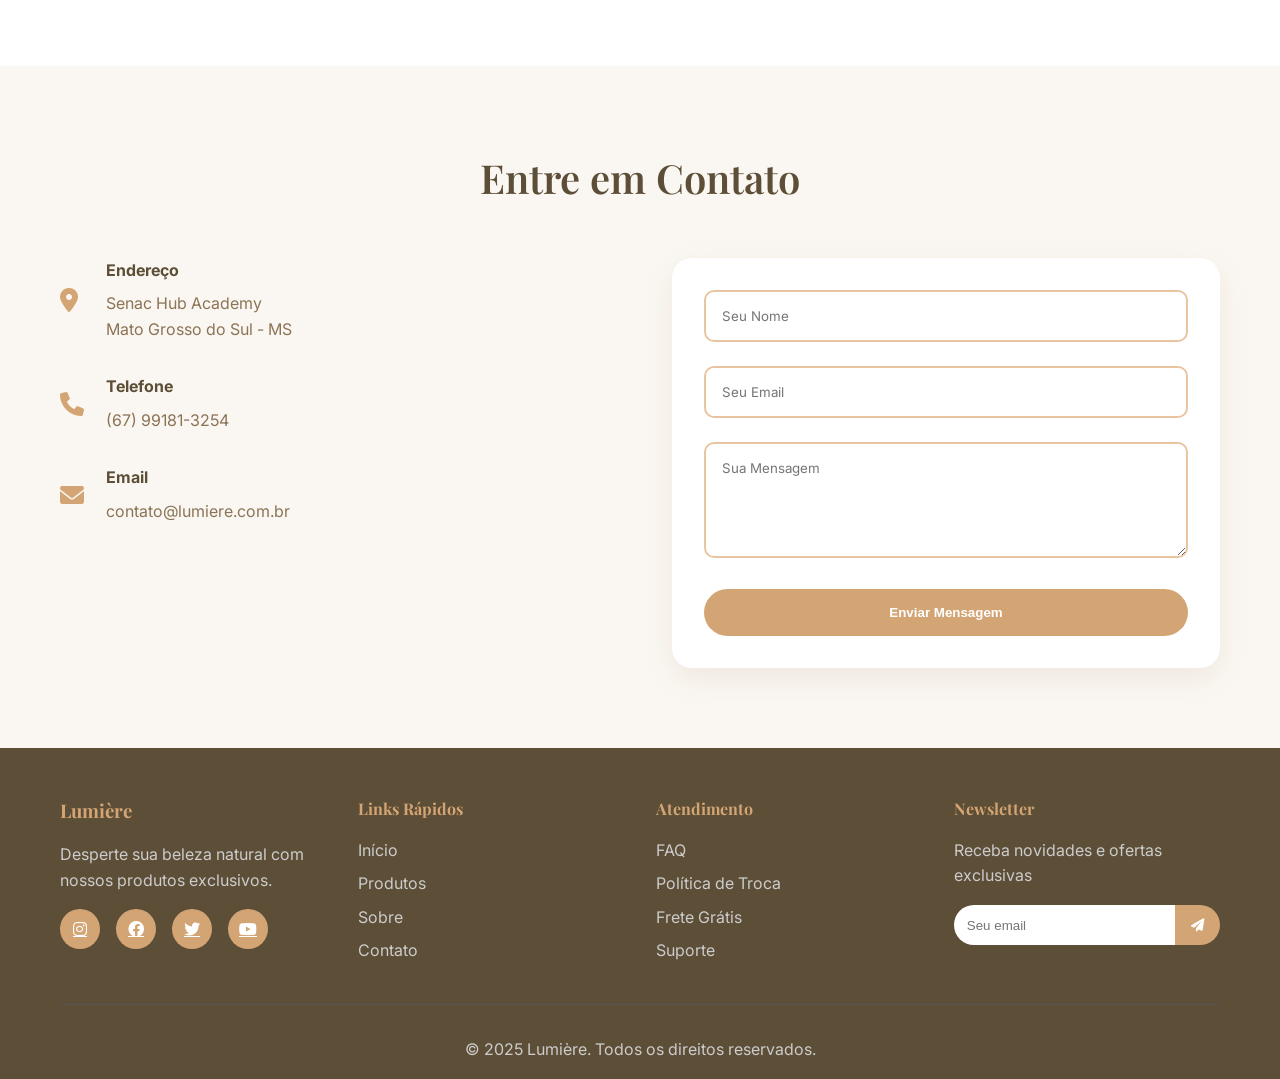
==== commit 5469e34b: "arrumando imagens" ====
--- a/index.html
+++ b/index.html
@@ -86,9 +86,7 @@
               <div class="carousel-slide">
                 <div class="slide-content">
                   <div class="slide-image">
-                    <img src="/assets/imagens/ProdutosLumiere/Base.jpg
-                    " alt="Base">
-                    <!-- <i class="fas fa-image"></i> -->
+                    <i class="fas fa-image"></i>
                     <p>Produto 2</p>
                   </div>
                   <h3>Bruma</h3>
@@ -98,8 +96,7 @@
               <div class="carousel-slide">
                 <div class="slide-content">
                   <div class="slide-image">
-                    <img src="/assets/imagens/ProdutosLumiere/BrumaFacial.jpg" alt="Bruma">
-                    <!-- <i class="fas fa-image"></i> -->
+                    <i class="fas fa-image"></i>
                     <p>Produto 3</p>
                   </div>
                   <h3>Batom Nude</h3>
@@ -109,8 +106,7 @@
               <div class="carousel-slide">
                 <div class="slide-content">
                   <div class="slide-image">
-                    <img src="/assets/imagens/ProdutosLumiere/Batom.jpg" alt="Batom">
-                    <!-- <i class="fas fa-image"></i> -->
+                    <i class="fas fa-image"></i>
                     <p>Produto 4</p>
                   </div>
                   <h3>Iluminador</h3>
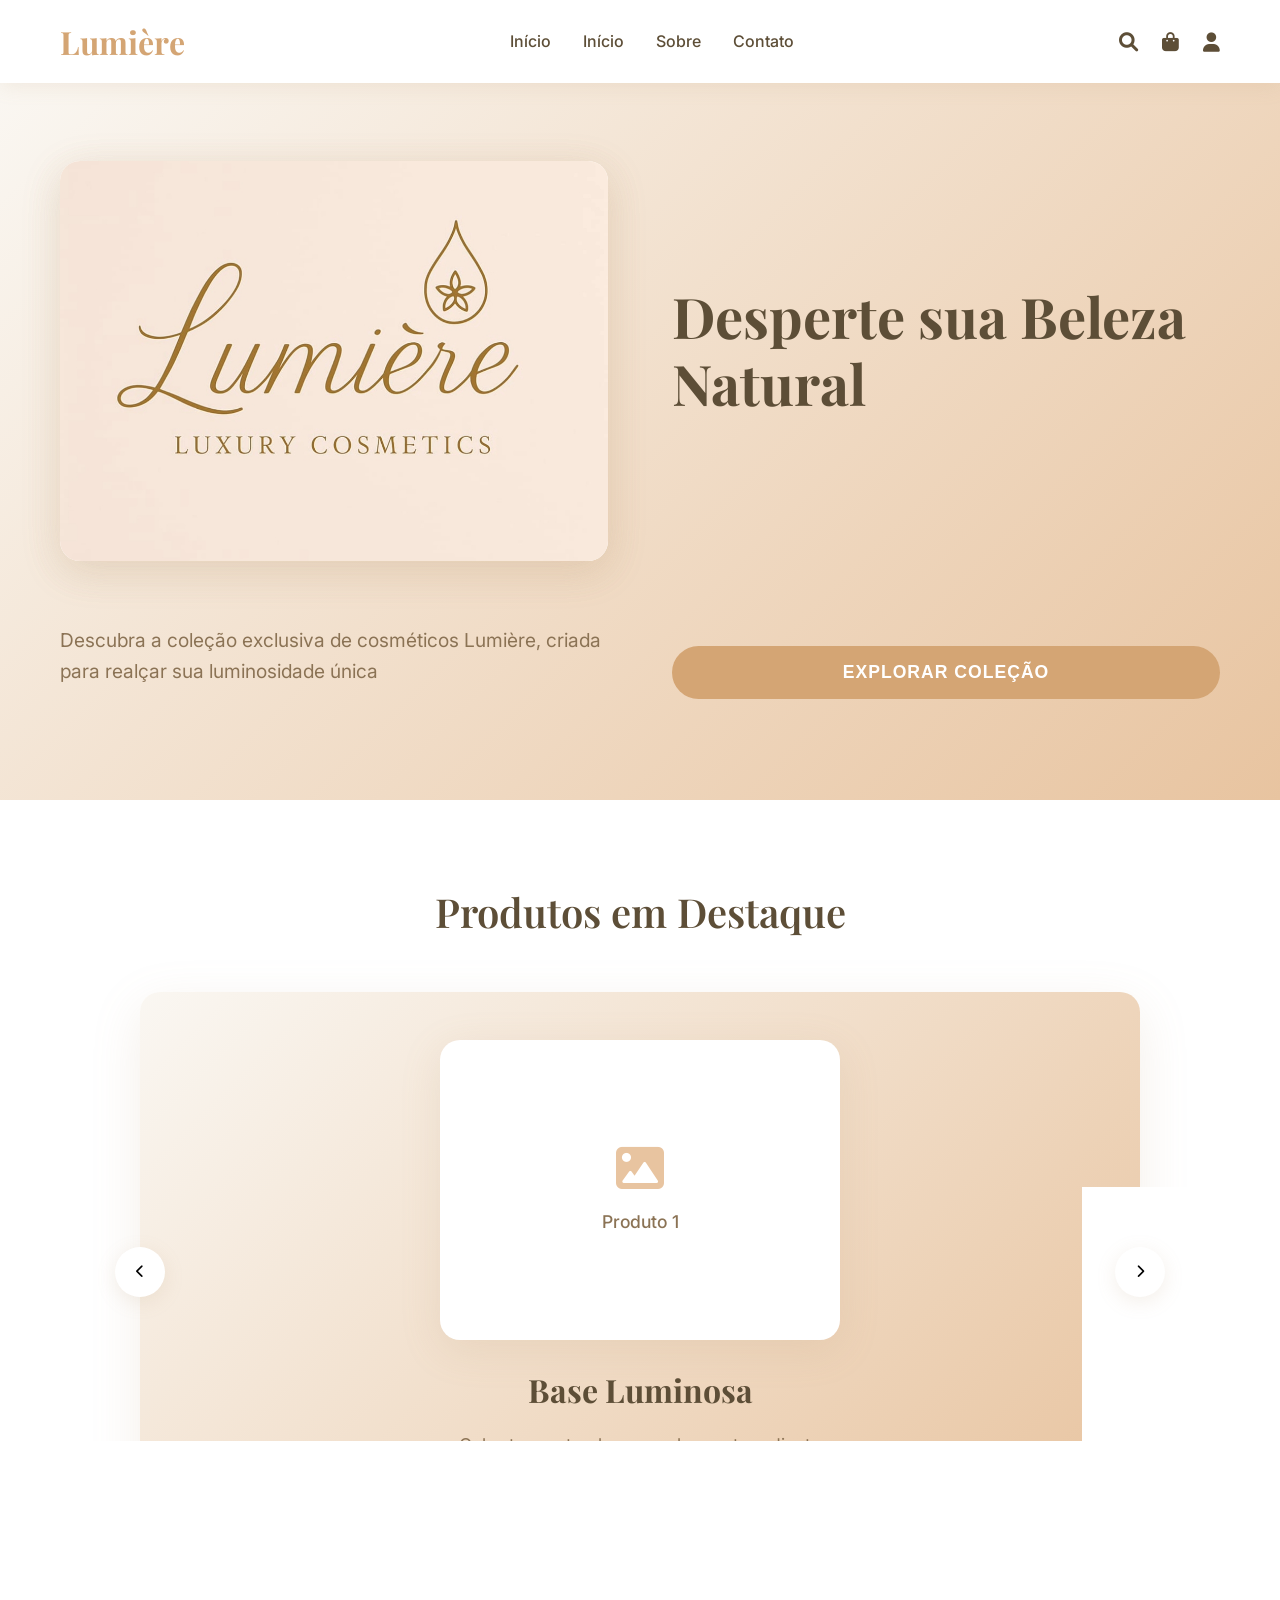
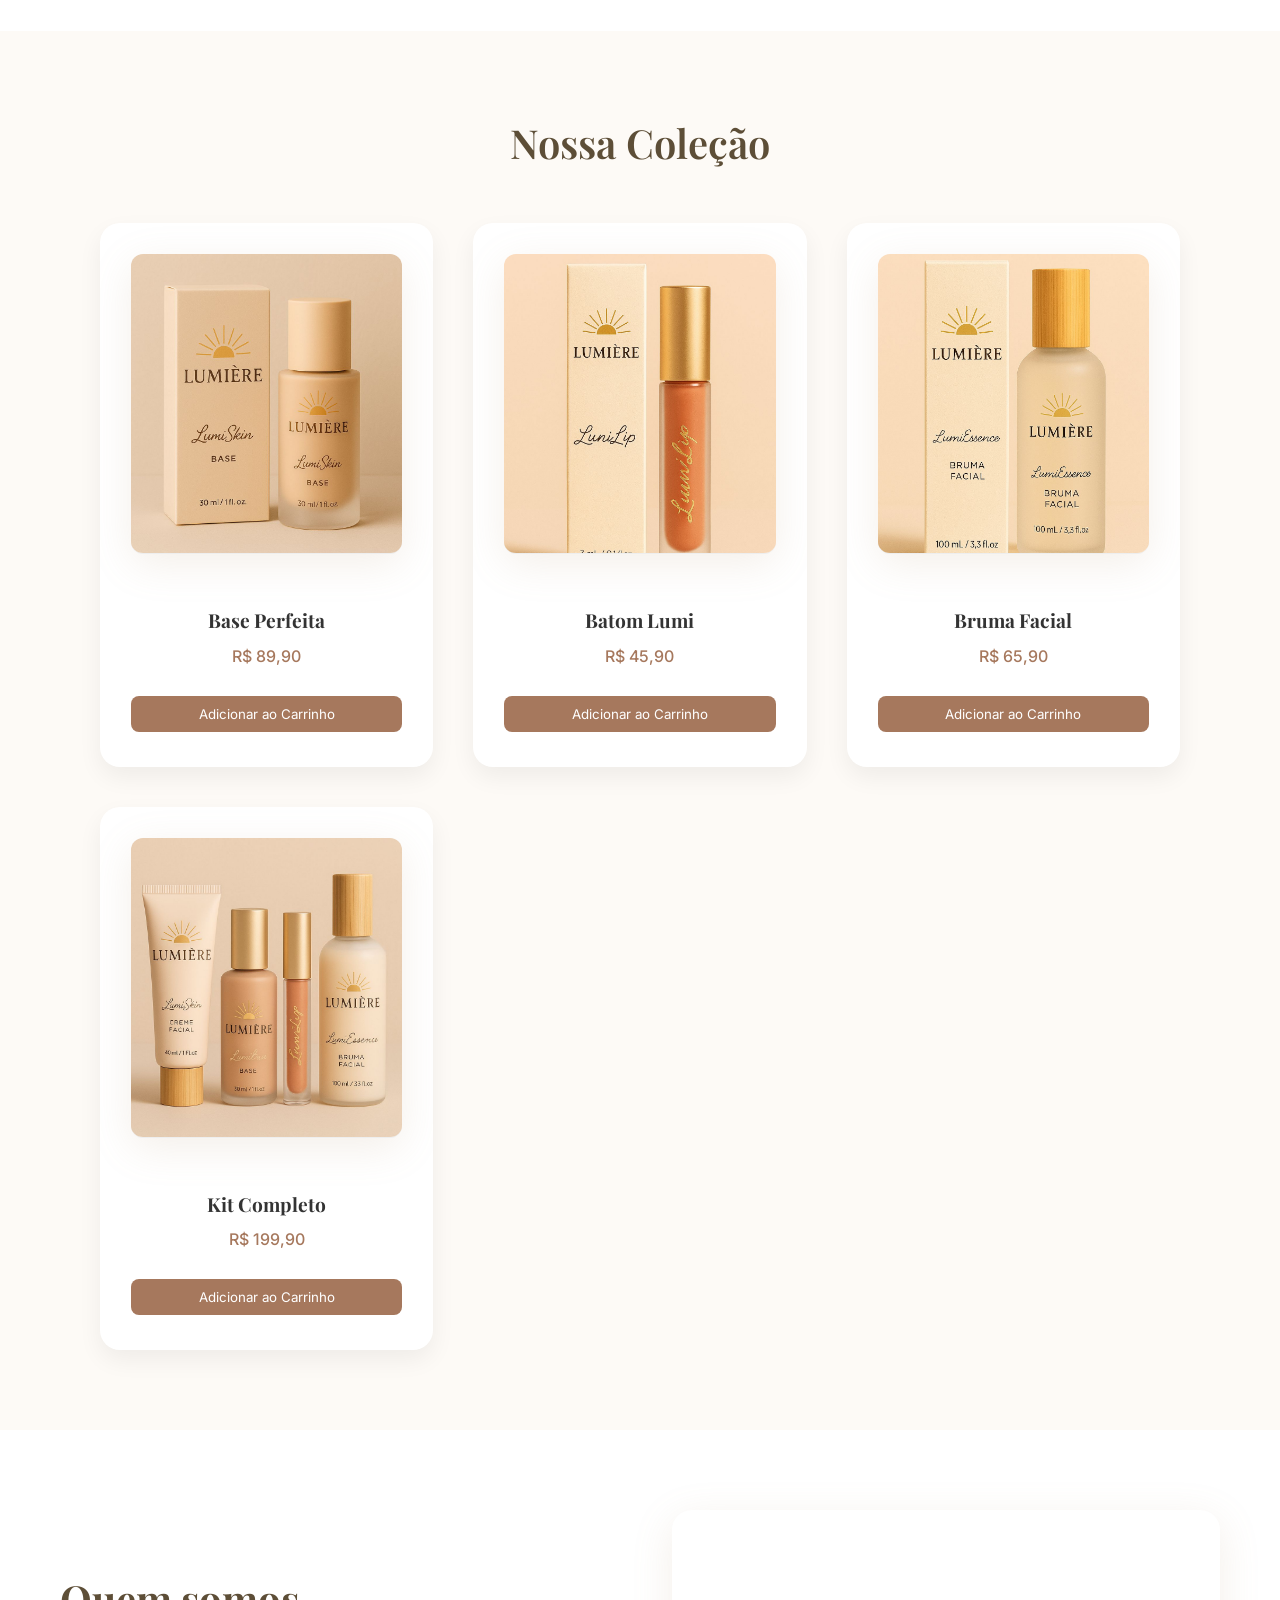
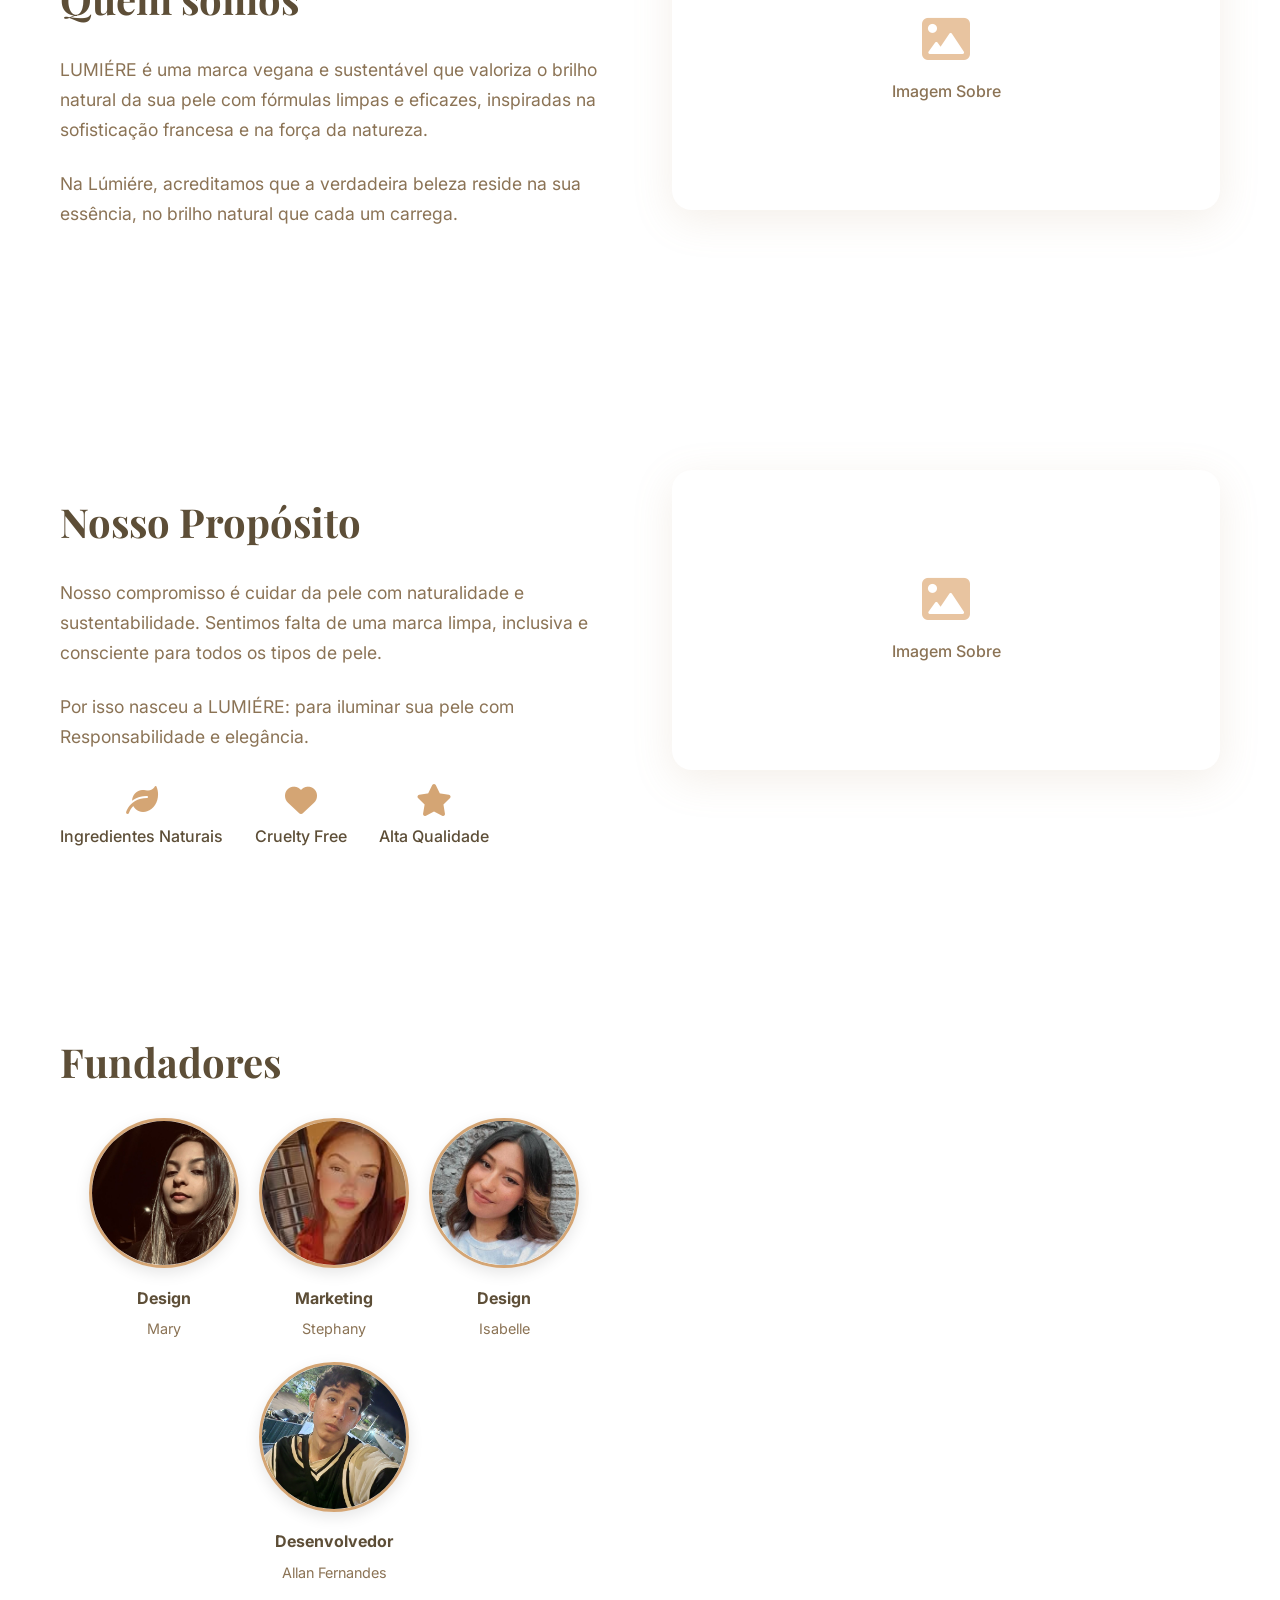
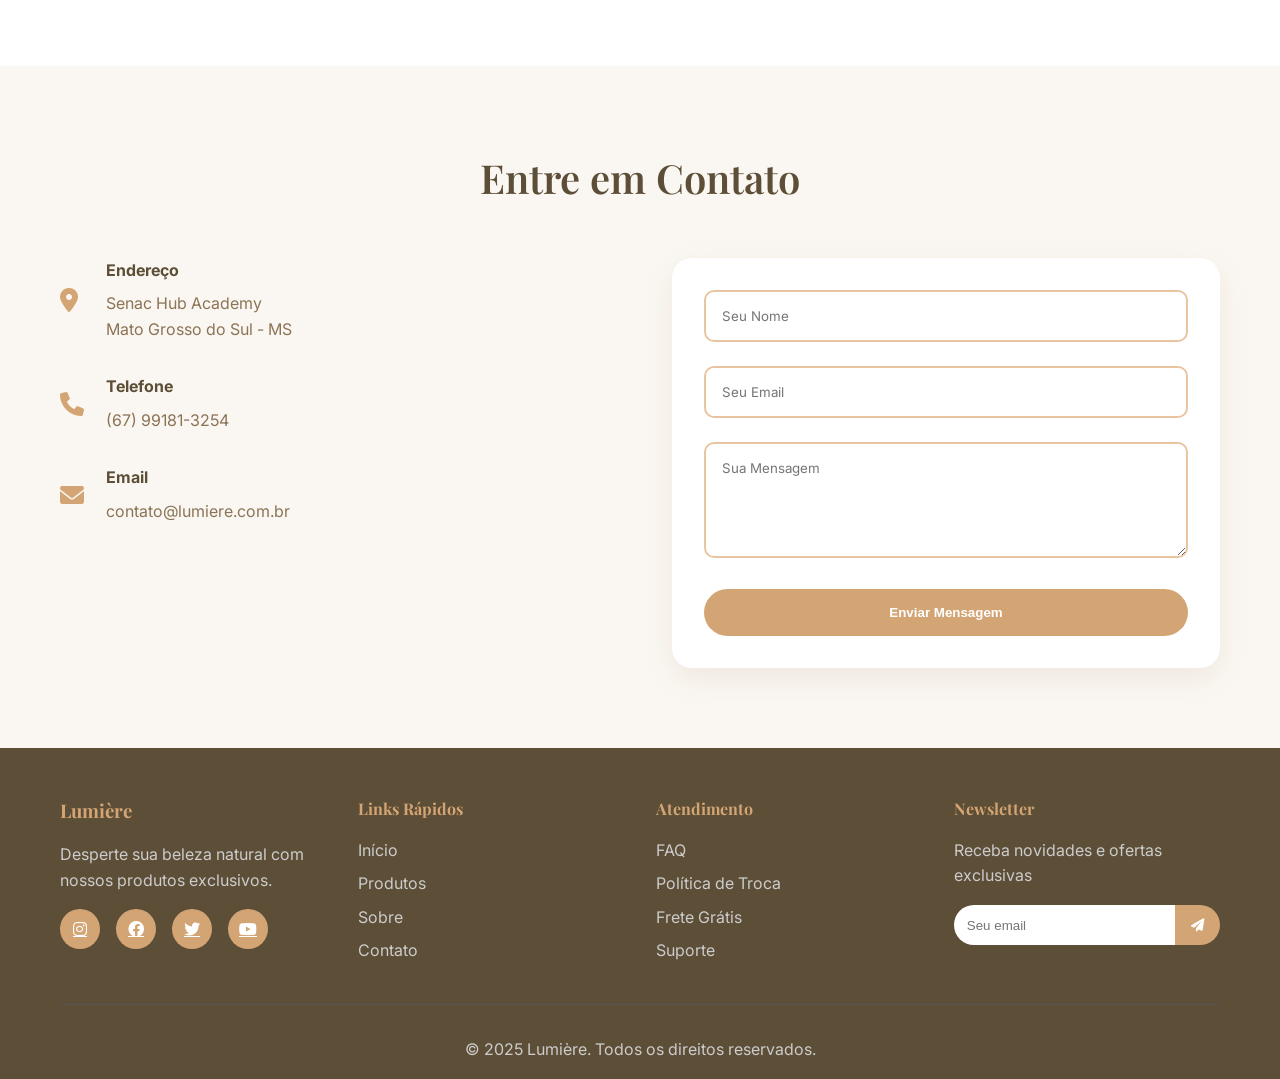
==== commit 36955590: "colocando produtos na nav" ====
--- a/index.html
+++ b/index.html
@@ -25,6 +25,9 @@
           <ul class="nav-menu">
             <li class="nav-item">
               <a href="#home" class="nav-link">Início</a>
+            </li>
+            <li class="nav-item">
+              <a href="produtos.html" class="nav-link">Início</a>
             </li>
             <li class="nav-item">
               <a href="#sobre" class="nav-link">Sobre</a>
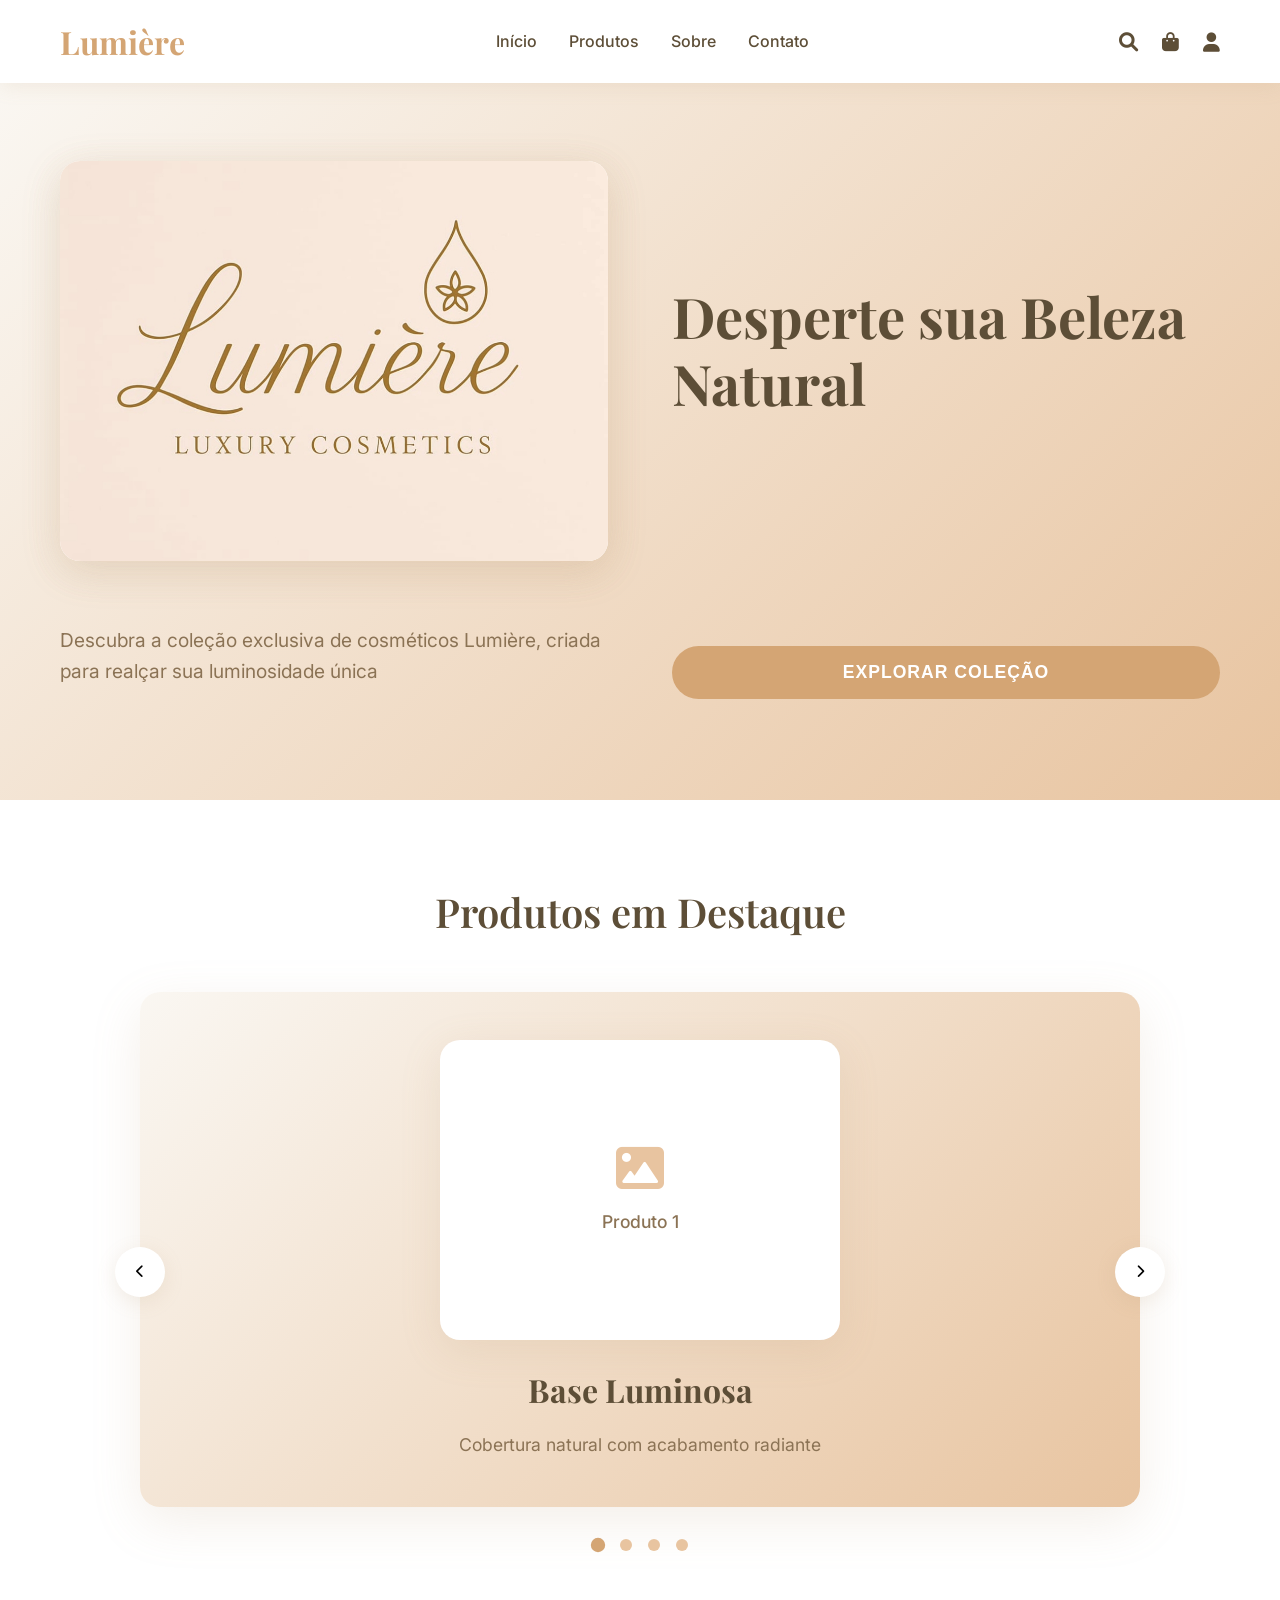
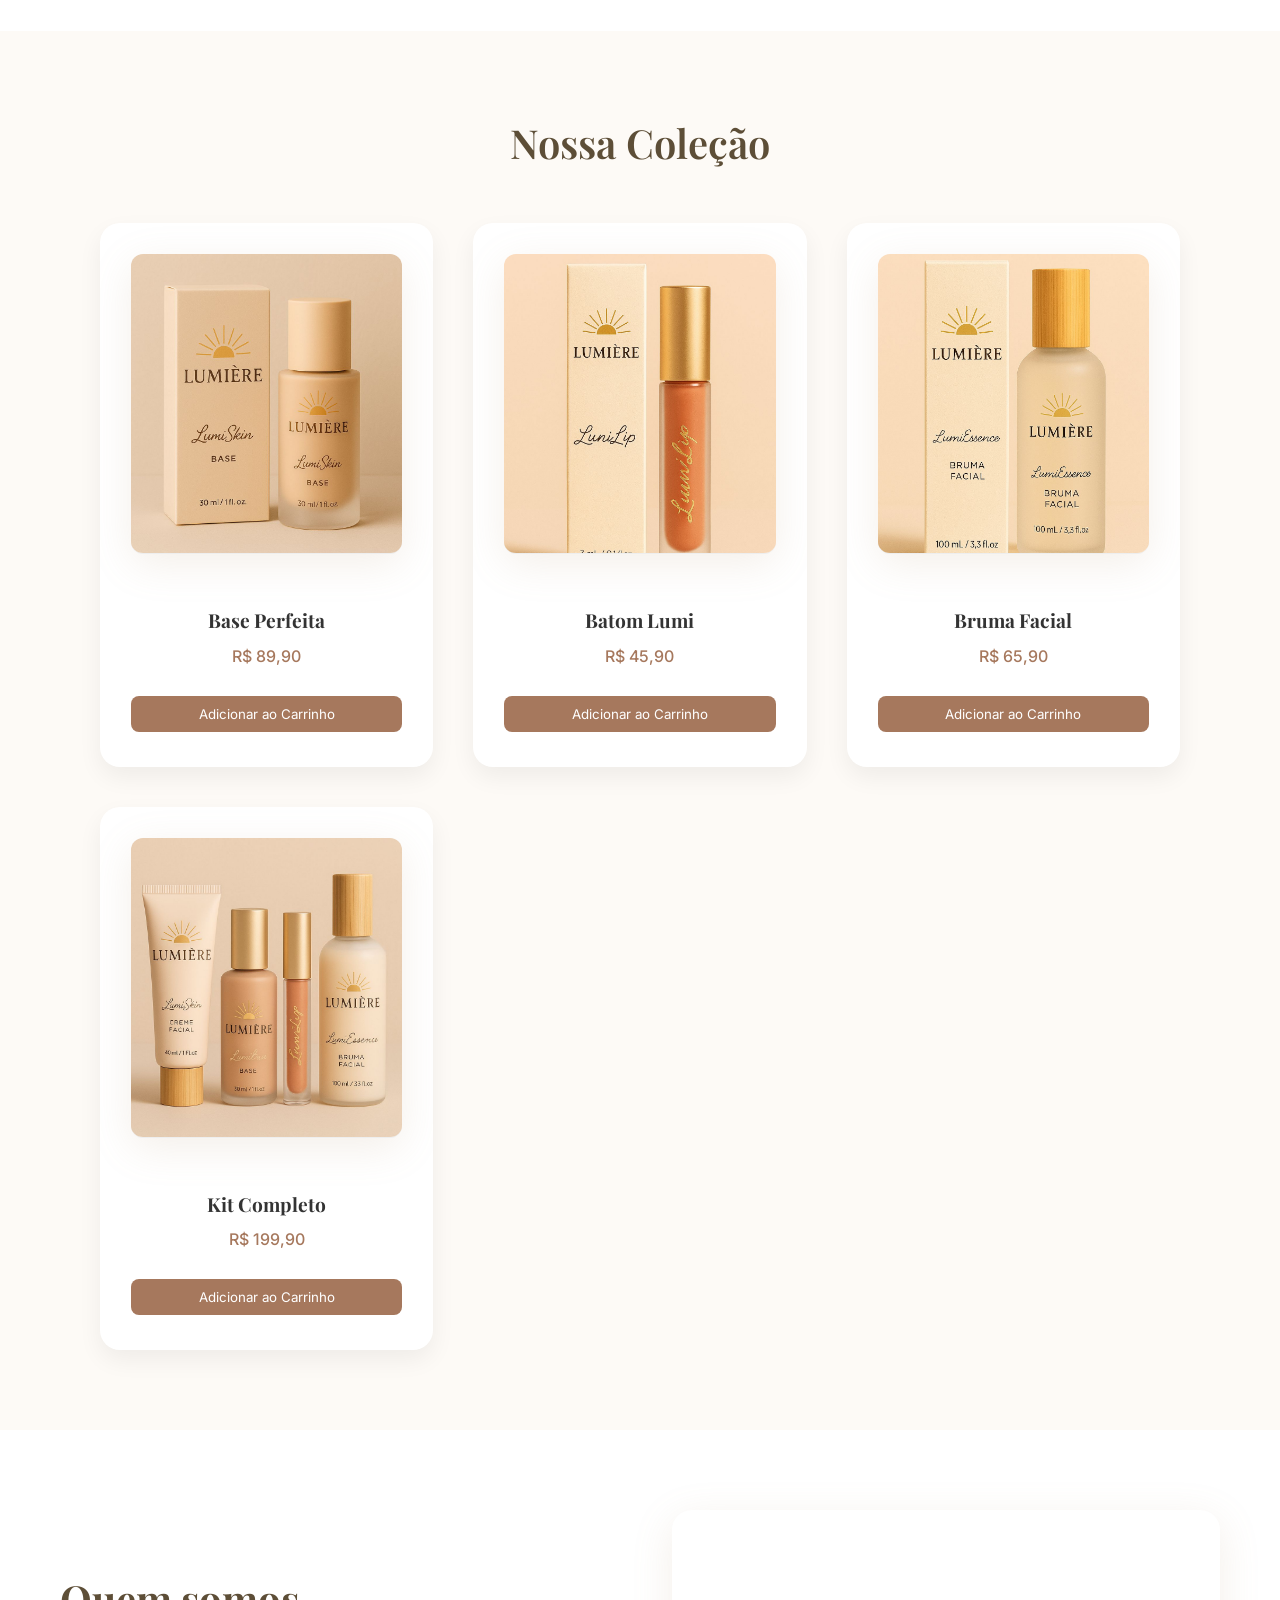
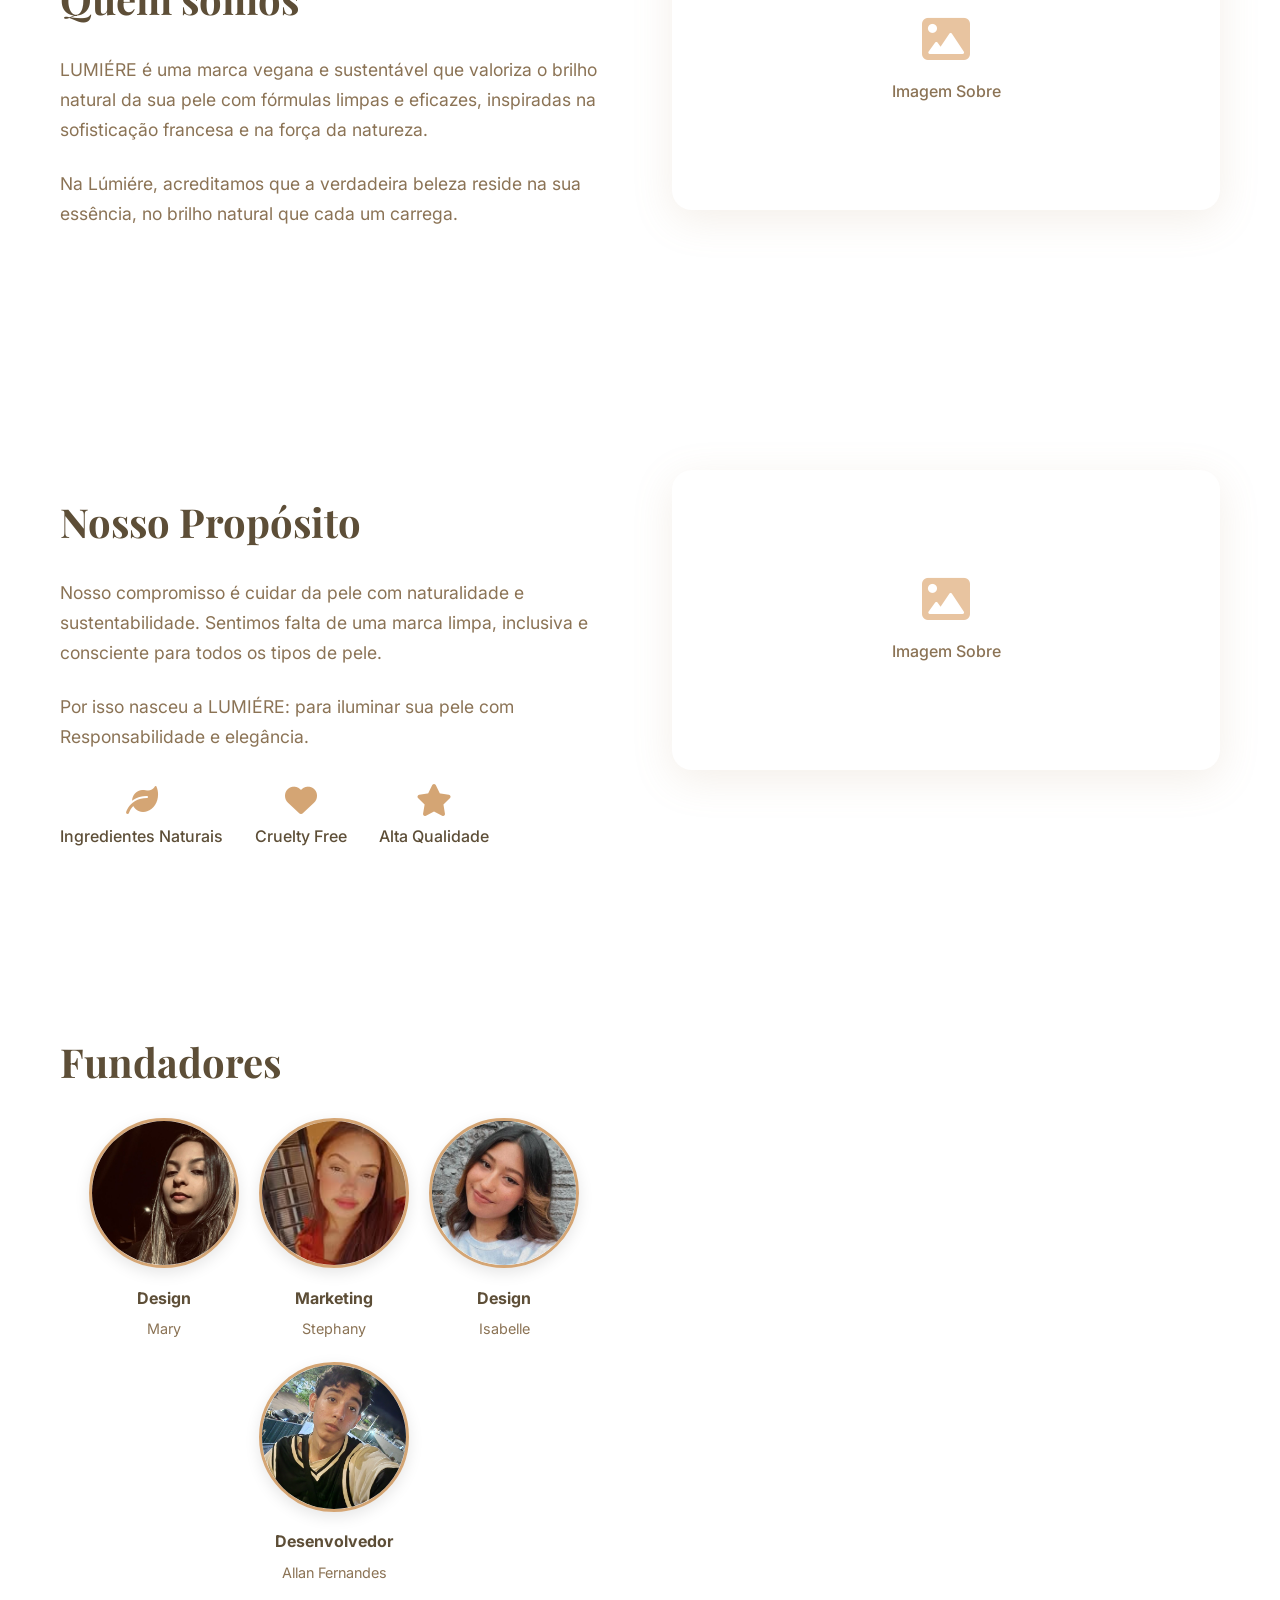
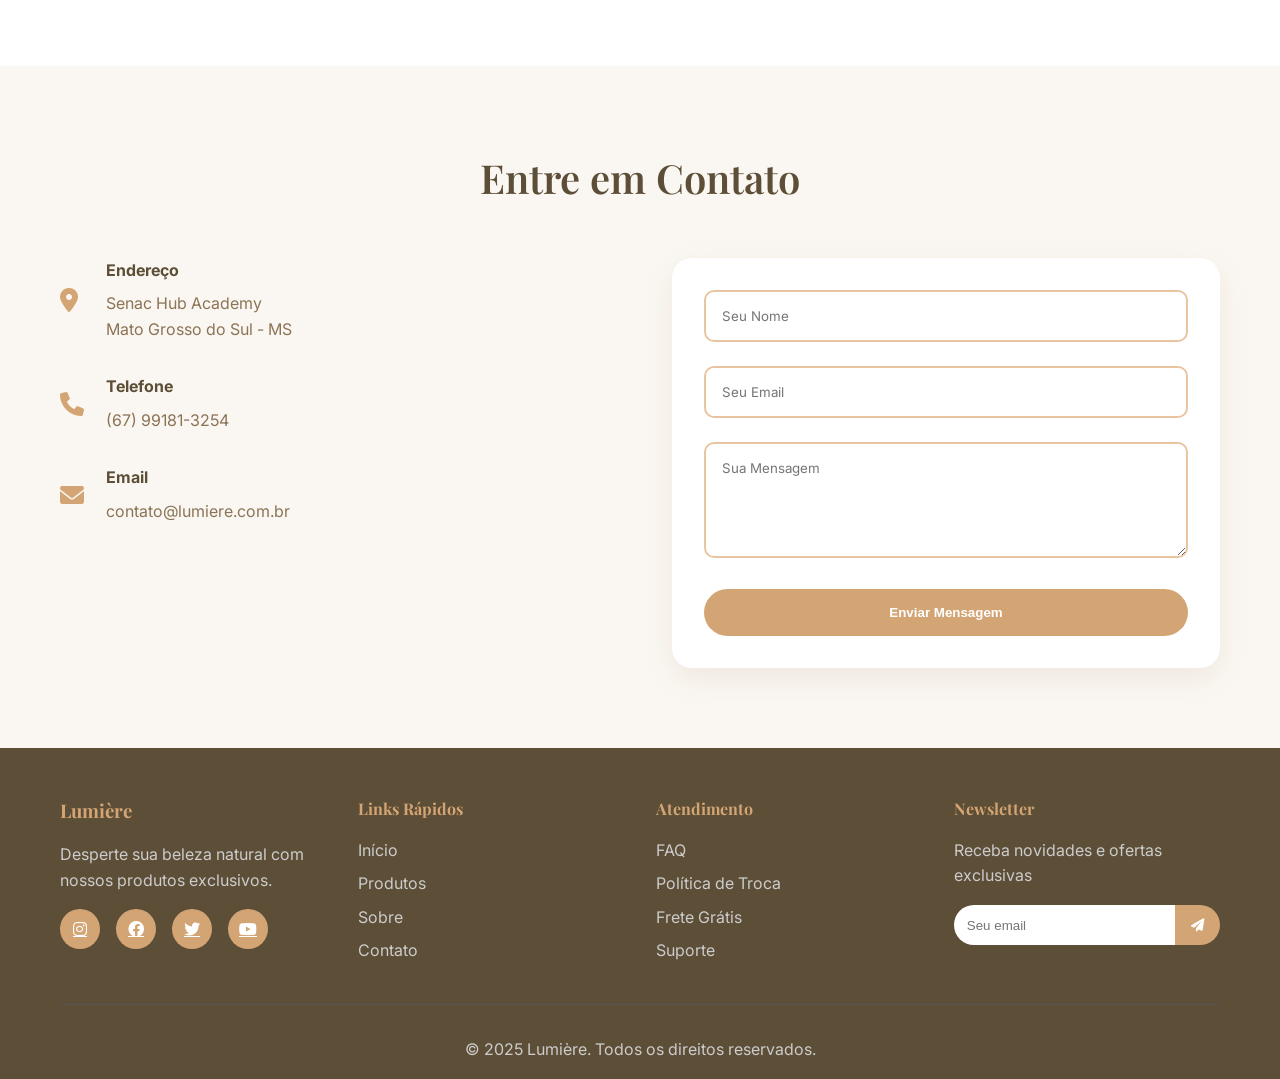
==== commit cbb900df: "arrumando nome" ====
--- a/index.html
+++ b/index.html
@@ -27,7 +27,7 @@
               <a href="#home" class="nav-link">Início</a>
             </li>
             <li class="nav-item">
-              <a href="produtos.html" class="nav-link">Início</a>
+              <a href="produtos.html" class="nav-link">Produtos</a>
             </li>
             <li class="nav-item">
               <a href="#sobre" class="nav-link">Sobre</a>
